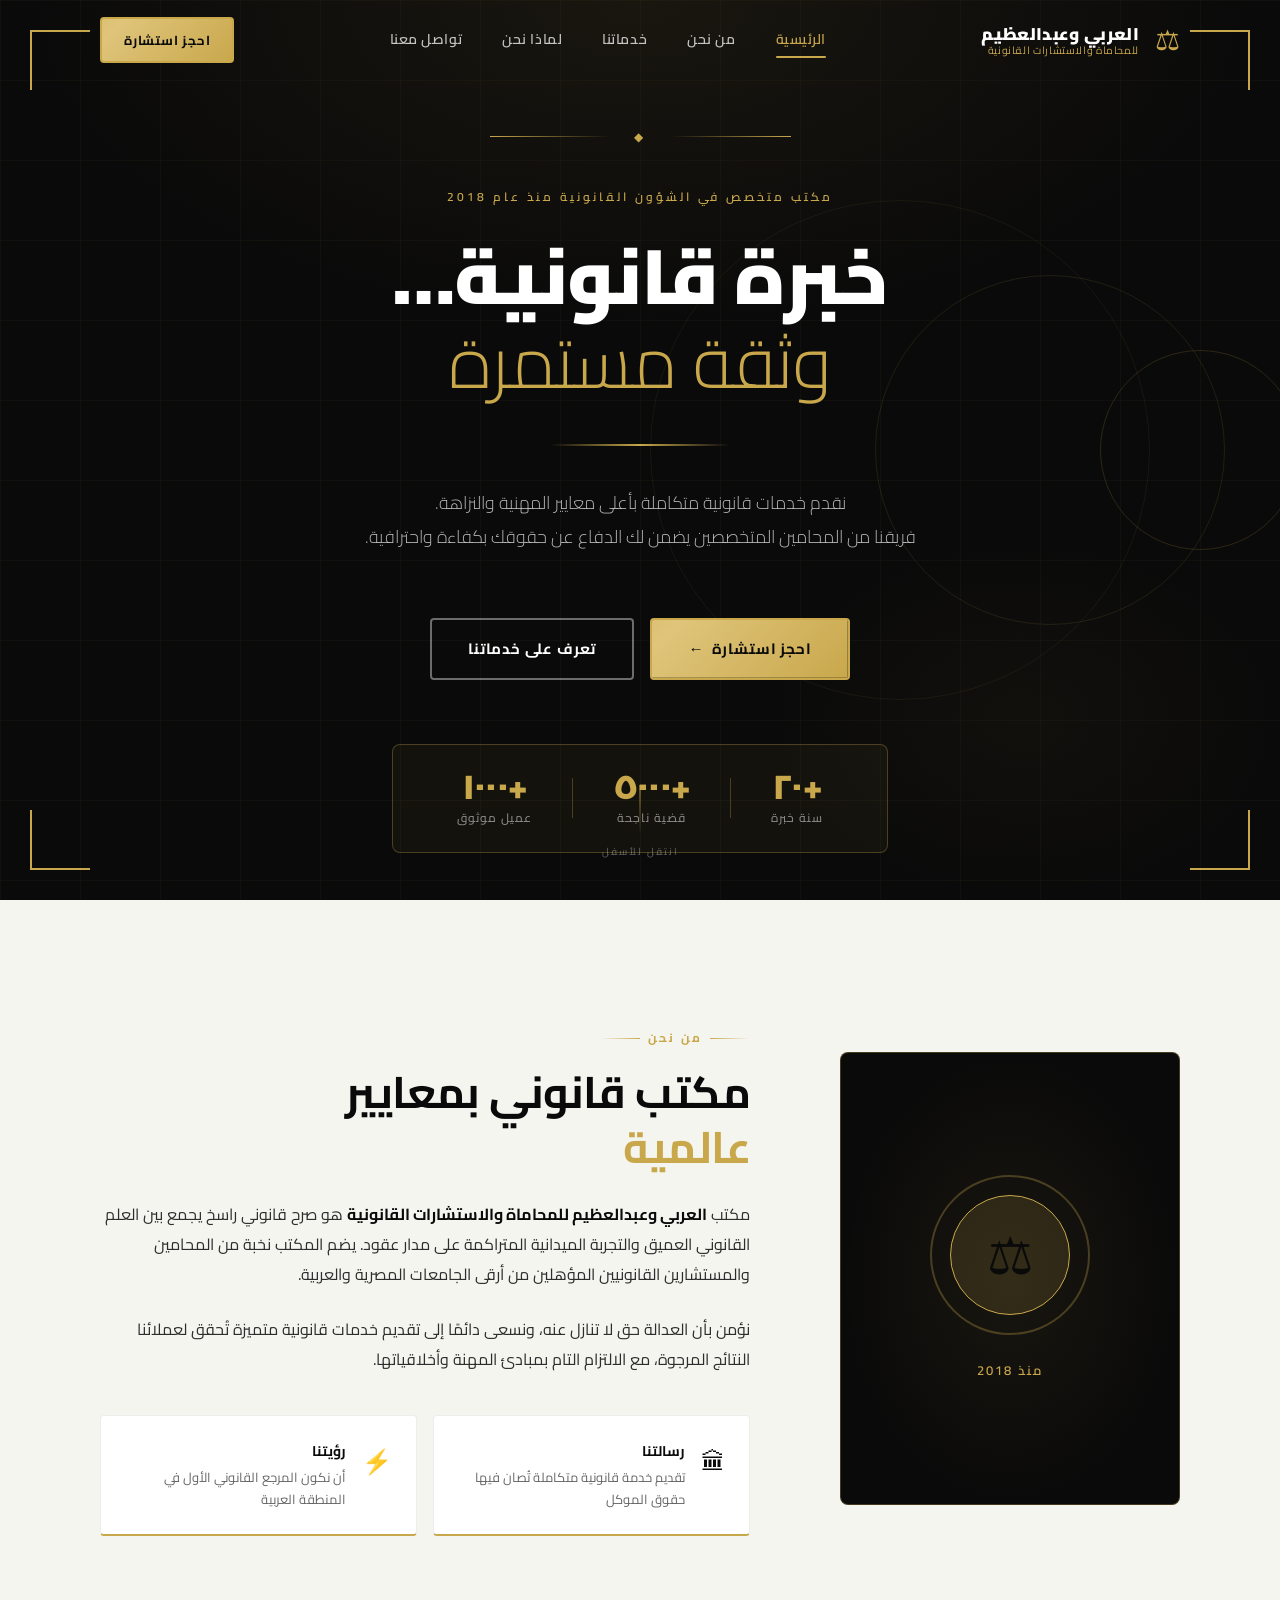
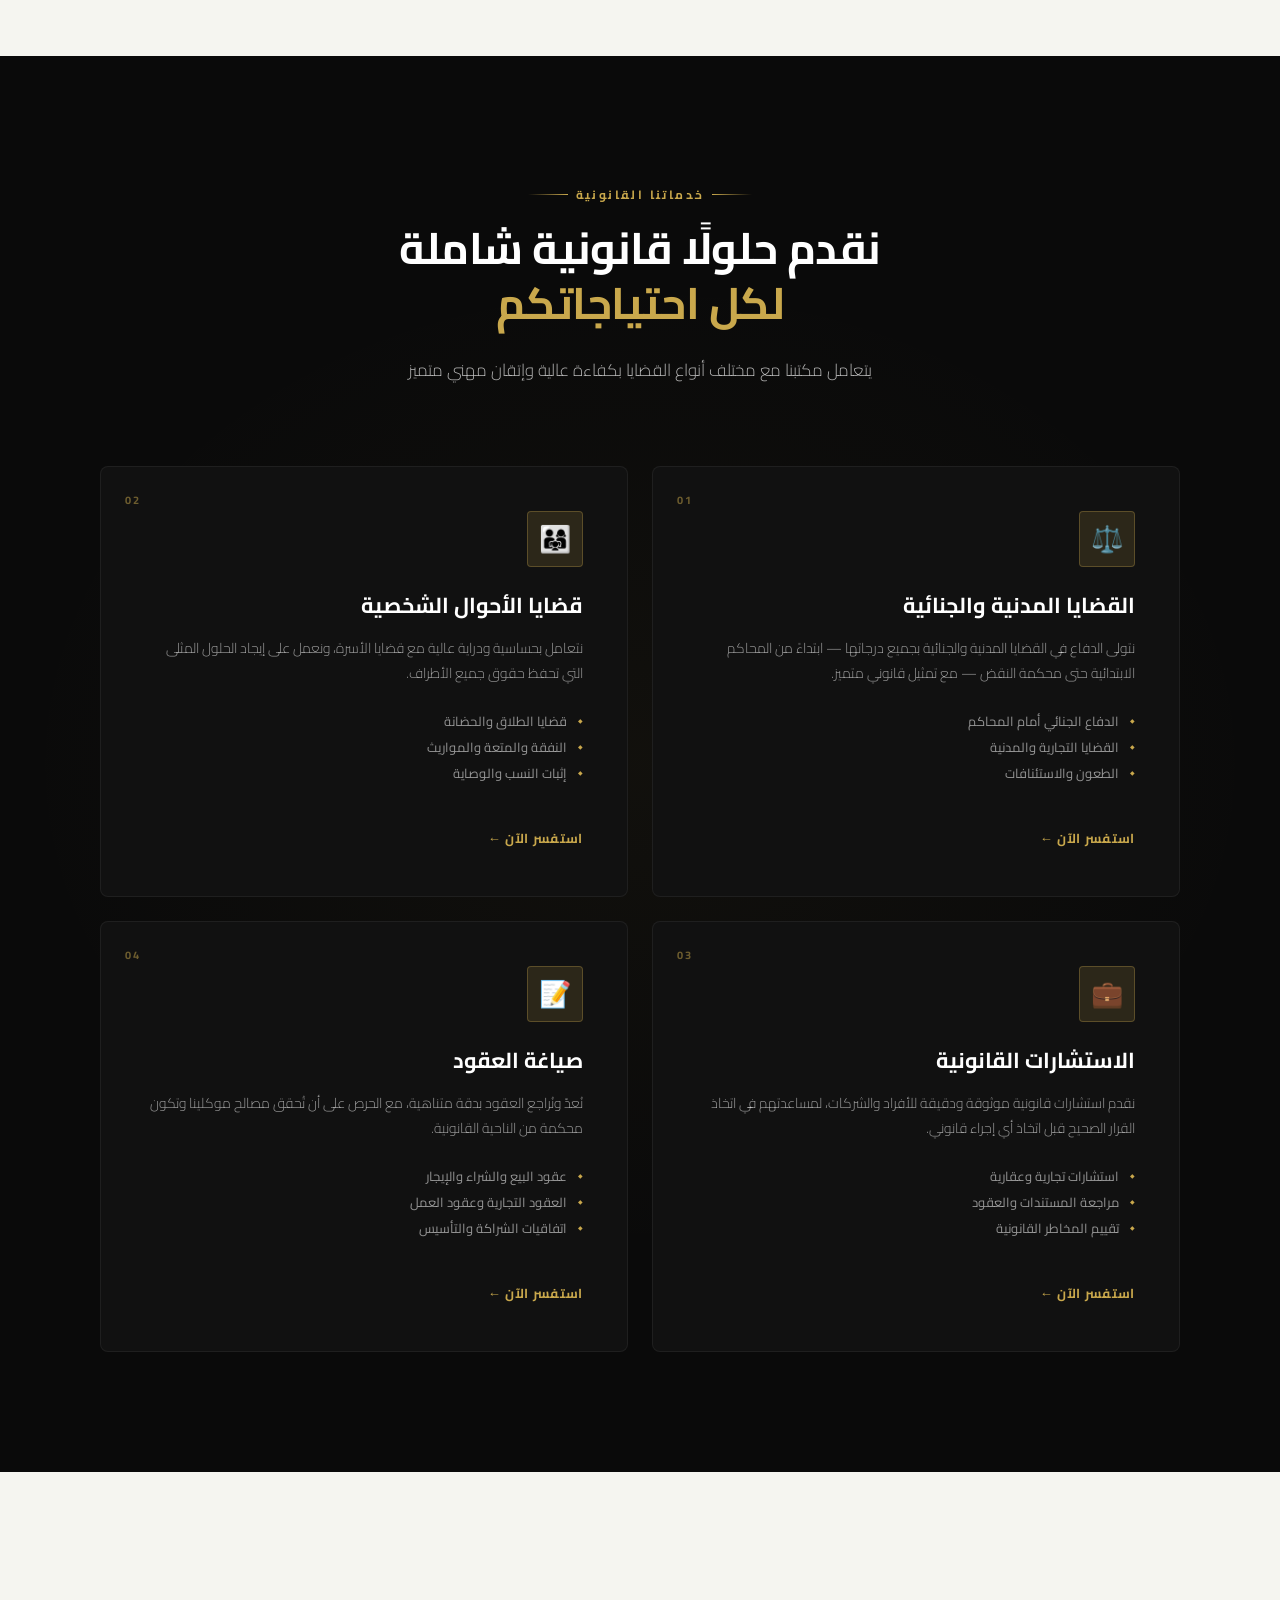
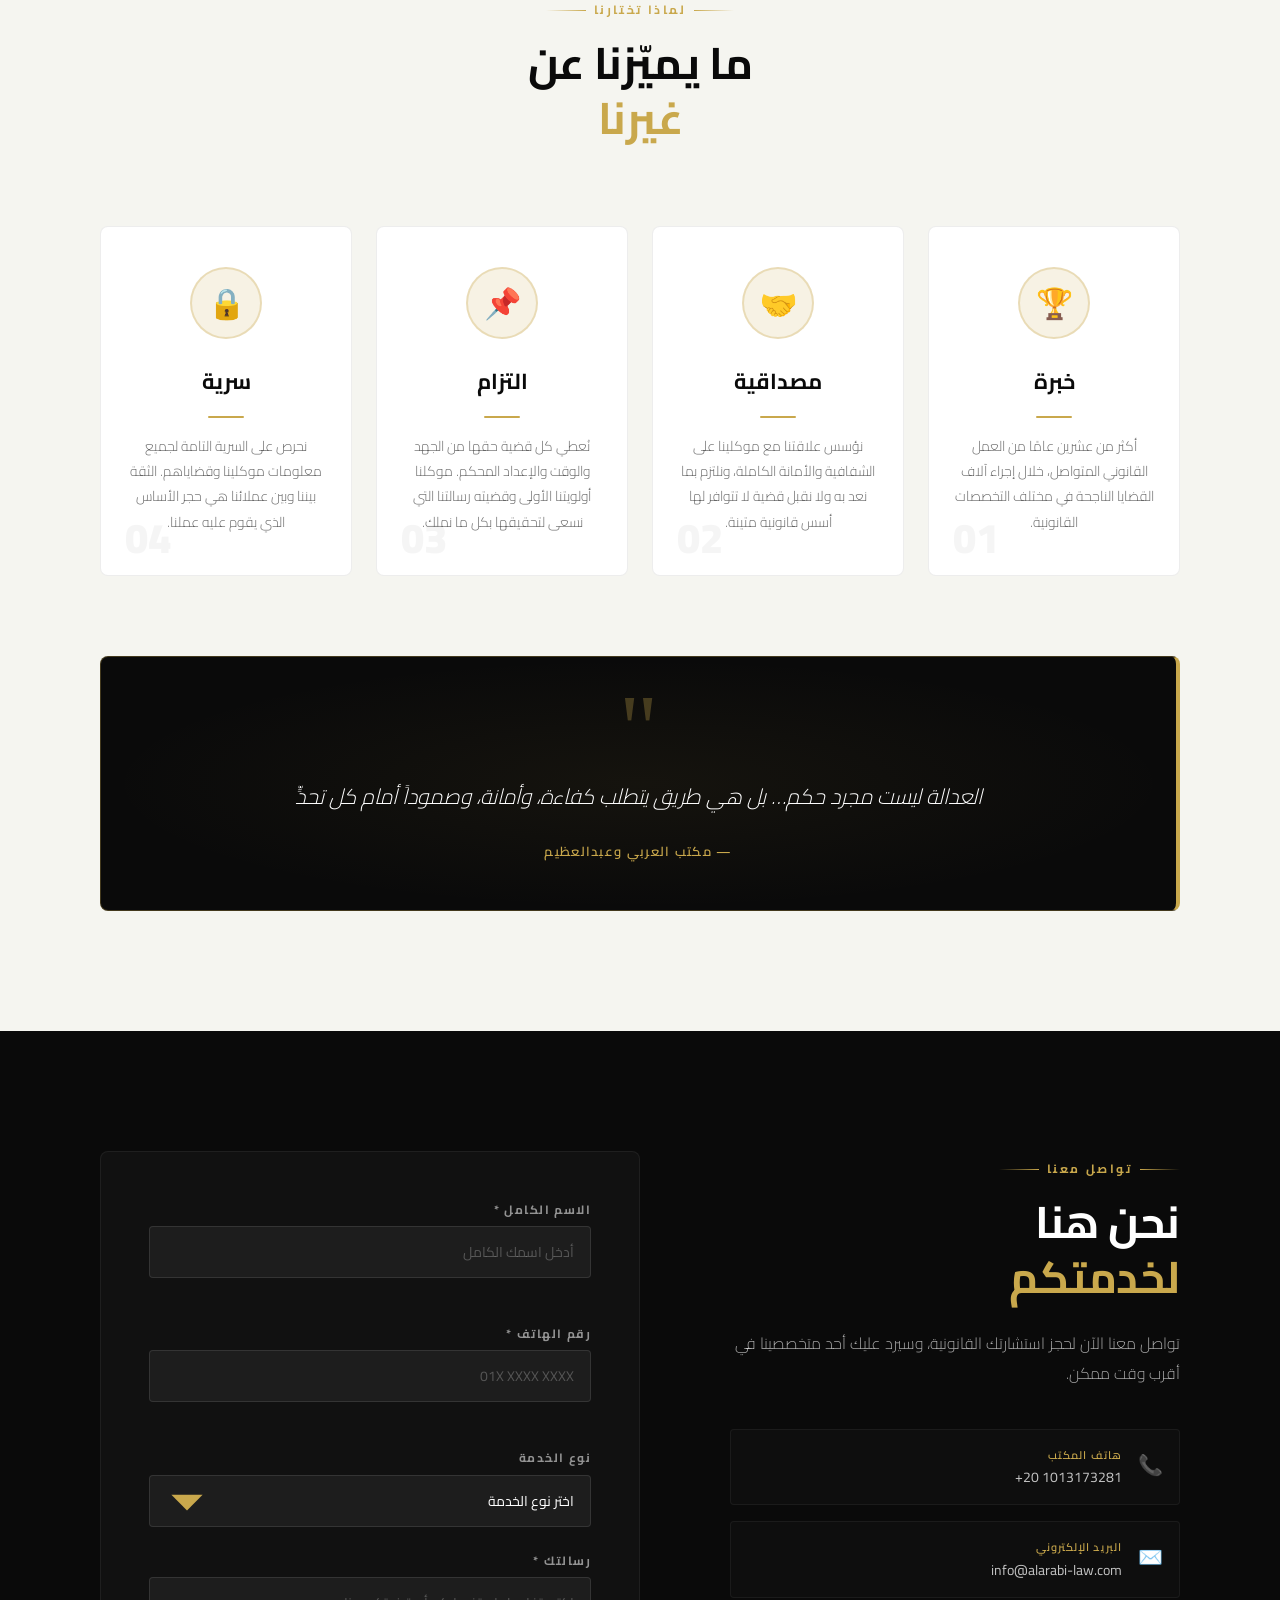
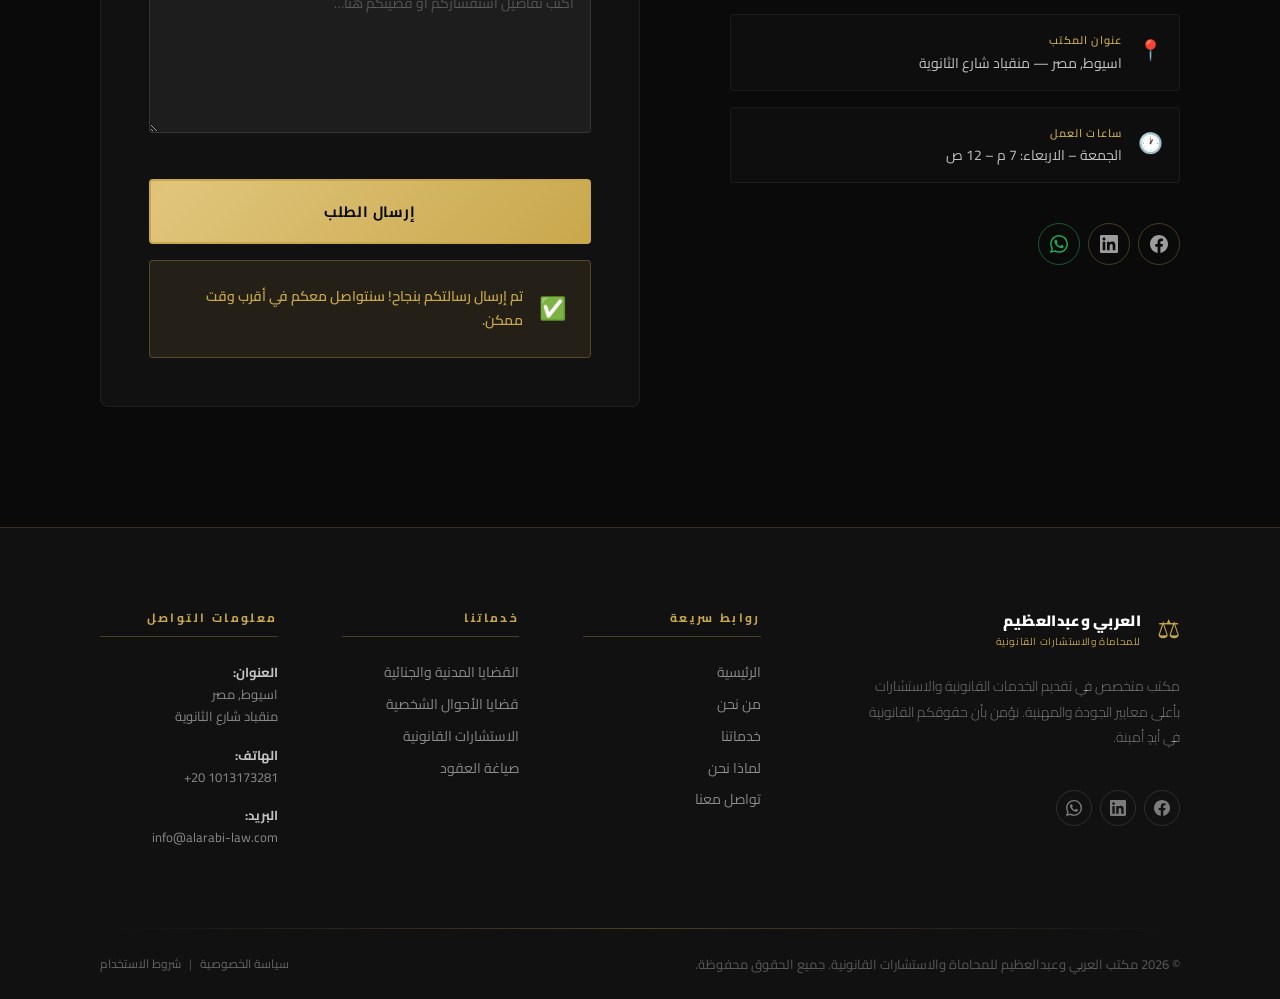
==== index.html @ 95bb3caf "first commit" ====
<!DOCTYPE html>
<html lang="ar" dir="rtl">
<head>
  <meta charset="UTF-8" />
  <meta name="viewport" content="width=device-width, initial-scale=1.0" />
  <meta name="description" content="العربي وعبدالعظيم للمحاماة والاستشارات القانونية - خبرة قانونية وثقة مستمرة" />
  <meta name="theme-color" content="#0a0a0a" />
  <title>العربي وعبدالعظيم للمحاماة والاستشارات القانونية</title>

  <!-- Google Fonts: Cairo for Arabic -->
  <link rel="preconnect" href="https://fonts.googleapis.com" />
  <link rel="preconnect" href="https://fonts.gstatic.com" crossorigin />
  <link href="https://fonts.googleapis.com/css2?family=Cairo:wght@300;400;500;600;700;900&display=swap" rel="stylesheet" />

  <link rel="stylesheet" href="css/style.css" />
</head>
<body>

  <!-- ████████████████████████████████████████████████
       STICKY NAVBAR
  ████████████████████████████████████████████████ -->
  <header class="navbar" id="navbar">
    <div class="nav-container">

      <!-- Logo -->
      <a href="#home" class="nav-logo" aria-label="الرئيسية">
        <span class="logo-icon" aria-hidden="true">⚖</span>
        <div class="logo-text">
          <span class="logo-main">العربي وعبدالعظيم</span>
          <span class="logo-sub">للمحاماة والاستشارات القانونية</span>
        </div>
      </a>

      <!-- Desktop Navigation -->
      <nav class="nav-links" aria-label="القائمة الرئيسية">
        <a href="#home"     class="nav-link active">الرئيسية</a>
        <a href="#about"    class="nav-link">من نحن</a>
        <a href="#services" class="nav-link">خدماتنا</a>
        <a href="#why-us"   class="nav-link">لماذا نحن</a>
        <a href="#contact"  class="nav-link">تواصل معنا</a>
      </nav>

      <!-- CTA Button (desktop) -->
      <a href="#contact" class="btn btn-gold nav-cta">احجز استشارة</a>

      <!-- Hamburger (mobile) -->
      <button class="hamburger" id="hamburger" aria-label="فتح القائمة" aria-expanded="false">
        <span class="bar"></span>
        <span class="bar"></span>
        <span class="bar"></span>
      </button>
    </div>

    <!-- Mobile Menu -->
    <div class="mobile-menu" id="mobile-menu" aria-hidden="true">
      <nav aria-label="القائمة المحمولة">
        <a href="#home"     class="mobile-link">الرئيسية</a>
        <a href="#about"    class="mobile-link">من نحن</a>
        <a href="#services" class="mobile-link">خدماتنا</a>
        <a href="#why-us"   class="mobile-link">لماذا نحن</a>
        <a href="#contact"  class="mobile-link">تواصل معنا</a>
        <a href="#contact"  class="btn btn-gold mobile-cta">احجز استشارة</a>
      </nav>
    </div>
  </header>


  <!-- ████████████████████████████████████████████████
       HERO SECTION
  ████████████████████████████████████████████████ -->
  <section class="hero" id="home" aria-label="الرئيسية">

    <!-- Geometric background ornament -->
    <div class="hero-bg-ornament" aria-hidden="true">
      <div class="ornament-ring ornament-ring-1"></div>
      <div class="ornament-ring ornament-ring-2"></div>
      <div class="ornament-ring ornament-ring-3"></div>
    </div>

    <!-- Corner decorations -->
    <div class="corner corner-tl" aria-hidden="true"></div>
    <div class="corner corner-tr" aria-hidden="true"></div>
    <div class="corner corner-bl" aria-hidden="true"></div>
    <div class="corner corner-br" aria-hidden="true"></div>

    <div class="hero-content">
      <!-- Arabic divider ornament -->
      <div class="hero-ornament-line" aria-hidden="true">
        <span class="ornament-diamond">◆</span>
      </div>

      <!-- Sub-eyebrow -->
      <p class="hero-eyebrow animate-hero-1">مكتب متخصص في الشؤون القانونية منذ عام 2018</p>

      <!-- Main headline -->
      <h1 class="hero-title animate-hero-2">
        خبرة قانونية…<br/>
        <em class="title-em">وثقة مستمرة</em>
      </h1>

      <!-- Gold divider rule -->
      <div class="hero-rule animate-hero-3" aria-hidden="true"></div>

      <!-- Description -->
      <p class="hero-desc animate-hero-4">
        نقدم خدمات قانونية متكاملة بأعلى معايير المهنية والنزاهة.<br/>
        فريقنا من المحامين المتخصصين يضمن لك الدفاع عن حقوقك بكفاءة واحترافية.
      </p>

      <!-- Actions -->
      <div class="hero-actions animate-hero-5">
        <a href="#contact" class="btn btn-gold btn-lg">
          <span>احجز استشارة</span>
          <span class="btn-arrow" aria-hidden="true">←</span>
        </a>
        <a href="#services" class="btn btn-outline-white btn-lg">تعرف على خدماتنا</a>
      </div>

      <!-- Stats strip -->
      <div class="hero-stats animate-hero-6">
        <div class="stat">
          <span class="stat-num">+٢٠</span>
          <span class="stat-label">سنة خبرة</span>
        </div>
        <div class="stat-divider" aria-hidden="true"></div>
        <div class="stat">
          <span class="stat-num">+٥٠٠٠</span>
          <span class="stat-label">قضية ناجحة</span>
        </div>
        <div class="stat-divider" aria-hidden="true"></div>
        <div class="stat">
          <span class="stat-num">+١٠٠٠</span>
          <span class="stat-label">عميل موثوق</span>
        </div>
      </div>
    </div>

    <!-- Scroll indicator -->
    <div class="hero-scroll" aria-hidden="true">
      <div class="scroll-line"></div>
      <span class="scroll-text">انتقل للأسفل</span>
    </div>
  </section>


  <!-- ████████████████████████████████████████████████
       ABOUT SECTION
  ████████████████████████████████████████████████ -->
  <section class="about section-pad" id="about" aria-label="من نحن">
    <div class="container">

      <div class="about-grid">

        <!-- Left: Decorative visual panel -->
        <div class="about-visual fade-in">
          <div class="about-img-wrap">
            <!-- Elegant abstract SVG scales of justice -->
            <div class="about-emblem" aria-hidden="true">
              <div class="emblem-outer">
                <div class="emblem-inner">
                  <span class="emblem-icon">⚖</span>
                </div>
              </div>
              <div class="emblem-year">منذ 2018</div>
            </div>
            <!-- Decorative lines -->
            <div class="about-deco-line deco-line-top"></div>
            <div class="about-deco-line deco-line-bottom"></div>
          </div>
        </div>

        <!-- Right: Text content -->
        <div class="about-content">
          <div class="section-tag fade-in">من نحن</div>
          <h2 class="section-title fade-in">
            مكتب قانوني بمعايير<br/>
            <span class="gold-text">عالمية</span>
          </h2>

          <p class="about-text fade-in">
            مكتب <strong>العربي وعبدالعظيم للمحاماة والاستشارات القانونية</strong> هو صرح قانوني
            راسخ يجمع بين العلم القانوني العميق والتجربة الميدانية المتراكمة على مدار عقود.
            يضم المكتب نخبة من المحامين والمستشارين القانونيين المؤهلين من أرقى الجامعات
            المصرية والعربية.
          </p>

          <p class="about-text fade-in">
            نؤمن بأن العدالة حق لا تنازل عنه، ونسعى دائمًا إلى تقديم خدمات قانونية
            متميزة تُحقق لعملائنا النتائج المرجوة، مع الالتزام التام بمبادئ المهنة
            وأخلاقياتها.
          </p>

          <!-- Mission & Values cards -->
          <div class="values-grid">
            <div class="value-card fade-in">
              <span class="value-icon" aria-hidden="true">🏛</span>
              <div>
                <strong class="value-title">رسالتنا</strong>
                <p class="value-text">تقديم خدمة قانونية متكاملة تُصان فيها حقوق الموكل</p>
              </div>
            </div>
            <div class="value-card fade-in">
              <span class="value-icon" aria-hidden="true">⚡</span>
              <div>
                <strong class="value-title">رؤيتنا</strong>
                <p class="value-text">أن نكون المرجع القانوني الأول في المنطقة العربية</p>
              </div>
            </div>
          </div>
        </div>
      </div>
    </div>
  </section>


  <!-- ████████████████████████████████████████████████
       SERVICES SECTION
  ████████████████████████████████████████████████ -->
  <section class="services section-pad bg-dark" id="services" aria-label="خدماتنا">
    <div class="container">

      <!-- Header -->
      <div class="section-header text-center fade-in">
        <div class="section-tag tag-gold">خدماتنا القانونية</div>
        <h2 class="section-title light">
          نقدم حلولًا قانونية شاملة<br/>
          <span class="gold-text">لكل احتياجاتكم</span>
        </h2>
        <p class="section-desc light">
          يتعامل مكتبنا مع مختلف أنواع القضايا بكفاءة عالية وإتقان مهني متميز
        </p>
      </div>

      <!-- Services Grid -->
      <div class="services-grid">

        <!-- Service 1 -->
        <article class="service-card fade-in" style="--delay: 0ms">
          <div class="service-icon-wrap" aria-hidden="true">
            <span class="service-icon">⚖️</span>
          </div>
          <div class="service-num" aria-hidden="true">01</div>
          <h3 class="service-title">القضايا المدنية والجنائية</h3>
          <p class="service-desc">
            نتولى الدفاع في القضايا المدنية والجنائية بجميع درجاتها — ابتداءً
            من المحاكم الابتدائية حتى محكمة النقض — مع تمثيل قانوني متميز.
          </p>
          <ul class="service-features">
            <li>الدفاع الجنائي أمام المحاكم</li>
            <li>القضايا التجارية والمدنية</li>
            <li>الطعون والاستئنافات</li>
          </ul>
          <a href="#contact" class="service-cta">استفسر الآن ←</a>
        </article>

        <!-- Service 2 -->
        <article class="service-card fade-in" style="--delay: 120ms">
          <div class="service-icon-wrap" aria-hidden="true">
            <span class="service-icon">👨‍👩‍👧</span>
          </div>
          <div class="service-num" aria-hidden="true">02</div>
          <h3 class="service-title">قضايا الأحوال الشخصية</h3>
          <p class="service-desc">
            نتعامل بحساسية ودراية عالية مع قضايا الأسرة، ونعمل على إيجاد
            الحلول المثلى التي تحفظ حقوق جميع الأطراف.
          </p>
          <ul class="service-features">
            <li>قضايا الطلاق والحضانة</li>
            <li>النفقة والمتعة والمواريث</li>
            <li>إثبات النسب والوصاية</li>
          </ul>
          <a href="#contact" class="service-cta">استفسر الآن ←</a>
        </article>

        <!-- Service 3 -->
        <article class="service-card fade-in" style="--delay: 240ms">
          <div class="service-icon-wrap" aria-hidden="true">
            <span class="service-icon">💼</span>
          </div>
          <div class="service-num" aria-hidden="true">03</div>
          <h3 class="service-title">الاستشارات القانونية</h3>
          <p class="service-desc">
            نقدم استشارات قانونية موثوقة ودقيقة للأفراد والشركات، لمساعدتهم
            في اتخاذ القرار الصحيح قبل اتخاذ أي إجراء قانوني.
          </p>
          <ul class="service-features">
            <li>استشارات تجارية وعقارية</li>
            <li>مراجعة المستندات والعقود</li>
            <li>تقييم المخاطر القانونية</li>
          </ul>
          <a href="#contact" class="service-cta">استفسر الآن ←</a>
        </article>

        <!-- Service 4 -->
        <article class="service-card fade-in" style="--delay: 360ms">
          <div class="service-icon-wrap" aria-hidden="true">
            <span class="service-icon">📝</span>
          </div>
          <div class="service-num" aria-hidden="true">04</div>
          <h3 class="service-title">صياغة العقود</h3>
          <p class="service-desc">
            نُعدّ ونُراجع العقود بدقة متناهية، مع الحرص على أن تُحقق مصالح
            موكلينا وتكون محكمة من الناحية القانونية.
          </p>
          <ul class="service-features">
            <li>عقود البيع والشراء والإيجار</li>
            <li>العقود التجارية وعقود العمل</li>
            <li>اتفاقيات الشراكة والتأسيس</li>
          </ul>
          <a href="#contact" class="service-cta">استفسر الآن ←</a>
        </article>

      </div>
    </div>
  </section>


  <!-- ████████████████████████████████████████████████
       WHY CHOOSE US SECTION
  ████████████████████████████████████████████████ -->
  <section class="why-us section-pad" id="why-us" aria-label="لماذا تختارنا">
    <div class="container">

      <!-- Header -->
      <div class="section-header text-center fade-in">
        <div class="section-tag">لماذا تختارنا</div>
        <h2 class="section-title">
          ما يميّزنا عن<br/>
          <span class="gold-text">غيرنا</span>
        </h2>
      </div>

      <!-- Pillars Grid -->
      <div class="pillars-grid">

        <div class="pillar-card fade-in" style="--delay: 0ms">
          <div class="pillar-icon-ring" aria-hidden="true">
            <span class="pillar-icon">🏆</span>
          </div>
          <h3 class="pillar-title">خبرة</h3>
          <div class="pillar-line" aria-hidden="true"></div>
          <p class="pillar-desc">
            أكثر من عشرين عامًا من العمل القانوني المتواصل، خلال إجراء آلاف القضايا
            الناجحة في مختلف التخصصات القانونية.
          </p>
          <span class="pillar-num" aria-hidden="true">01</span>
        </div>

        <div class="pillar-card fade-in" style="--delay: 100ms">
          <div class="pillar-icon-ring" aria-hidden="true">
            <span class="pillar-icon">🤝</span>
          </div>
          <h3 class="pillar-title">مصداقية</h3>
          <div class="pillar-line" aria-hidden="true"></div>
          <p class="pillar-desc">
            نؤسس علاقتنا مع موكلينا على الشفافية والأمانة الكاملة، ونلتزم بما نعد به
            ولا نقبل قضية لا تتوافر لها أسس قانونية متينة.
          </p>
          <span class="pillar-num" aria-hidden="true">02</span>
        </div>

        <div class="pillar-card fade-in" style="--delay: 200ms">
          <div class="pillar-icon-ring" aria-hidden="true">
            <span class="pillar-icon">📌</span>
          </div>
          <h3 class="pillar-title">التزام</h3>
          <div class="pillar-line" aria-hidden="true"></div>
          <p class="pillar-desc">
            نُعطي كل قضية حقها من الجهد والوقت والإعداد المحكم. موكلنا أولويتنا
            الأولى وقضيته رسالتنا التي نسعى لتحقيقها بكل ما نملك.
          </p>
          <span class="pillar-num" aria-hidden="true">03</span>
        </div>

        <div class="pillar-card fade-in" style="--delay: 300ms">
          <div class="pillar-icon-ring" aria-hidden="true">
            <span class="pillar-icon">🔒</span>
          </div>
          <h3 class="pillar-title">سرية</h3>
          <div class="pillar-line" aria-hidden="true"></div>
          <p class="pillar-desc">
            نحرص على السرية التامة لجميع معلومات موكلينا وقضاياهم. الثقة بيننا وبين
            عملائنا هي حجر الأساس الذي يقوم عليه عملنا.
          </p>
          <span class="pillar-num" aria-hidden="true">04</span>
        </div>

      </div>

      <!-- Gold quote banner -->
      <blockquote class="quote-banner fade-in">
        <div class="quote-mark" aria-hidden="true">"</div>
        <p class="quote-text">
          العدالة ليست مجرد حكم… بل هي طريق يتطلب كفاءة، وأمانة، وصموداً أمام كل تحدٍّ
        </p>
        <cite class="quote-author">— مكتب العربي وعبدالعظيم</cite>
      </blockquote>

    </div>
  </section>


  <!-- ████████████████████████████████████████████████
       CONTACT SECTION
  ████████████████████████████████████████████████ -->
  <section class="contact section-pad bg-dark" id="contact" aria-label="تواصل معنا">
    <div class="container">

      <div class="contact-grid">

        <!-- Left: Info -->
        <div class="contact-info fade-in">
          <div class="section-tag tag-gold">تواصل معنا</div>
          <h2 class="section-title light">
            نحن هنا<br/>
            <span class="gold-text">لخدمتكم</span>
          </h2>
          <p class="contact-intro">
            تواصل معنا الآن لحجز استشارتك القانونية، وسيرد عليك أحد
            متخصصينا في أقرب وقت ممكن.
          </p>

          <!-- Contact details -->
          <div class="contact-details">

            <a href="tel:+20XXXXXXXXXX" class="contact-detail-item">
              <span class="detail-icon" aria-hidden="true">📞</span>
              <div>
                <span class="detail-label">هاتف المكتب</span>
                <span class="detail-value" dir="ltr">+20 1013173281</span>
              </div>
            </a>

            <a href="mailto:info@law-firm.com" class="contact-detail-item">
              <span class="detail-icon" aria-hidden="true">✉️</span>
              <div>
                <span class="detail-label">البريد الإلكتروني</span>
                <span class="detail-value" dir="ltr">info@alarabi-law.com</span>
              </div>
            </a>

            <div class="contact-detail-item">
              <span class="detail-icon" aria-hidden="true">📍</span>
              <div>
                <span class="detail-label">عنوان المكتب</span>
                <span class="detail-value">اسيوط, مصر — منقباد شارع الثانوية</span>
              </div>
            </div>

            <div class="contact-detail-item">
              <span class="detail-icon" aria-hidden="true">🕐</span>
              <div>
                <span class="detail-label">ساعات العمل</span>
                <span class="detail-value">الجمعة – الاربعاء: 7 م – 12 ص</span>
              </div>
            </div>

          </div>

          <!-- Social links -->
          <div class="social-links">
            <a href="#" class="social-btn" aria-label="فيسبوك" title="فيسبوك">
              <svg viewBox="0 0 24 24" fill="currentColor" width="18" height="18" aria-hidden="true">
                <path d="M24 12.073c0-6.627-5.373-12-12-12s-12 5.373-12 12c0 5.99 4.388 10.954 10.125 11.854v-8.385H7.078v-3.47h3.047V9.43c0-3.007 1.792-4.669 4.533-4.669 1.312 0 2.686.235 2.686.235v2.953H15.83c-1.491 0-1.956.925-1.956 1.874v2.25h3.328l-.532 3.47h-2.796v8.385C19.612 23.027 24 18.062 24 12.073z"/>
              </svg>
            </a>
            <a href="#" class="social-btn" aria-label="لينكد إن" title="لينكد إن">
              <svg viewBox="0 0 24 24" fill="currentColor" width="18" height="18" aria-hidden="true">
                <path d="M20.447 20.452h-3.554v-5.569c0-1.328-.027-3.037-1.852-3.037-1.853 0-2.136 1.445-2.136 2.939v5.667H9.351V9h3.414v1.561h.046c.477-.9 1.637-1.85 3.37-1.85 3.601 0 4.267 2.37 4.267 5.455v6.286zM5.337 7.433c-1.144 0-2.063-.926-2.063-2.065 0-1.138.92-2.063 2.063-2.063 1.14 0 2.064.925 2.064 2.063 0 1.139-.925 2.065-2.064 2.065zm1.782 13.019H3.555V9h3.564v11.452zM22.225 0H1.771C.792 0 0 .774 0 1.729v20.542C0 23.227.792 24 1.771 24h20.451C23.2 24 24 23.227 24 22.271V1.729C24 .774 23.2 0 22.222 0h.003z"/>
              </svg>
            </a>
            <a href="https://wa.me/20XXXXXXXXXX?text=مرحبًا،%20أريد%20الاستفسار%20عن%20خدماتكم%20القانونية"
               class="social-btn social-wa" aria-label="واتساب" title="واتساب" target="_blank" rel="noopener noreferrer">
              <svg viewBox="0 0 24 24" fill="currentColor" width="18" height="18" aria-hidden="true">
                <path d="M17.472 14.382c-.297-.149-1.758-.867-2.03-.967-.273-.099-.471-.148-.67.15-.197.297-.767.966-.94 1.164-.173.199-.347.223-.644.075-.297-.15-1.255-.463-2.39-1.475-.883-.788-1.48-1.761-1.653-2.059-.173-.297-.018-.458.13-.606.134-.133.298-.347.446-.52.149-.174.198-.298.298-.497.099-.198.05-.371-.025-.52-.075-.149-.669-1.612-.916-2.207-.242-.579-.487-.5-.669-.51-.173-.008-.371-.01-.57-.01-.198 0-.52.074-.792.372-.272.297-1.04 1.016-1.04 2.479 0 1.462 1.065 2.875 1.213 3.074.149.198 2.096 3.2 5.077 4.487.709.306 1.262.489 1.694.625.712.227 1.36.195 1.871.118.571-.085 1.758-.719 2.006-1.413.248-.694.248-1.289.173-1.413-.074-.124-.272-.198-.57-.347m-5.421 7.403h-.004a9.87 9.87 0 01-5.031-1.378l-.361-.214-3.741.982.998-3.648-.235-.374a9.86 9.86 0 01-1.51-5.26c.001-5.45 4.436-9.884 9.888-9.884 2.64 0 5.122 1.03 6.988 2.898a9.825 9.825 0 012.893 6.994c-.003 5.45-4.437 9.884-9.885 9.884m8.413-18.297A11.815 11.815 0 0012.05 0C5.495 0 .16 5.335.157 11.892c0 2.096.547 4.142 1.588 5.945L.057 24l6.305-1.654a11.882 11.882 0 005.683 1.448h.005c6.554 0 11.89-5.335 11.893-11.893a11.821 11.821 0 00-3.48-8.413Z"/>
              </svg>
            </a>
          </div>
        </div>

        <!-- Right: Form -->
        <div class="contact-form-wrap fade-in">
          <form class="contact-form" id="contact-form" novalidate aria-label="نموذج التواصل">

            <div class="form-group">
              <label class="form-label" for="name">الاسم الكامل *</label>
              <input
                type="text" id="name" name="name"
                class="form-input"
                placeholder="أدخل اسمك الكامل"
                autocomplete="name"
                required
              />
              <span class="form-error" id="name-error" role="alert" aria-live="polite"></span>
            </div>

            <div class="form-group">
              <label class="form-label" for="phone">رقم الهاتف *</label>
              <input
                type="tel" id="phone" name="phone"
                class="form-input"
                placeholder="01X XXXX XXXX"
                autocomplete="tel"
                dir="ltr"
                required
              />
              <span class="form-error" id="phone-error" role="alert" aria-live="polite"></span>
            </div>

            <div class="form-group">
              <label class="form-label" for="service">نوع الخدمة</label>
              <select id="service" name="service" class="form-input form-select">
                <option value="">اختر نوع الخدمة</option>
                <option value="civil">القضايا المدنية والجنائية</option>
                <option value="family">قضايا الأحوال الشخصية</option>
                <option value="consult">الاستشارات القانونية</option>
                <option value="contracts">صياغة العقود</option>
                <option value="other">أخرى</option>
              </select>
            </div>

            <div class="form-group">
              <label class="form-label" for="message">رسالتك *</label>
              <textarea
                id="message" name="message"
                class="form-input form-textarea"
                placeholder="اكتب تفاصيل استفساركم أو قضيتكم هنا…"
                rows="5"
                required
              ></textarea>
              <span class="form-error" id="message-error" role="alert" aria-live="polite"></span>
            </div>

            <button type="submit" class="btn btn-gold btn-lg btn-full" id="submit-btn">
              <span class="btn-text">إرسال الطلب</span>
              <span class="btn-loading" aria-hidden="true">جارٍ الإرسال…</span>
            </button>

            <!-- Success message -->
            <div class="form-success" id="form-success" role="status" aria-live="polite" hidden>
              <span class="success-icon" aria-hidden="true">✅</span>
              <span>تم إرسال رسالتكم بنجاح! سنتواصل معكم في أقرب وقت ممكن.</span>
            </div>

          </form>
        </div>
      </div>
    </div>
  </section>


  <!-- ████████████████████████████████████████████████
       FOOTER
  ████████████████████████████████████████████████ -->
  <footer class="footer" role="contentinfo">
    <div class="container">

      <!-- Footer Top -->
      <div class="footer-top">
        <!-- Brand -->
        <div class="footer-brand">
          <div class="footer-logo">
            <span class="logo-icon" aria-hidden="true">⚖</span>
            <div>
              <span class="footer-logo-main">العربي وعبدالعظيم</span>
              <span class="footer-logo-sub">للمحاماة والاستشارات القانونية</span>
            </div>
          </div>
          <p class="footer-brand-desc">
            مكتب متخصص في تقديم الخدمات القانونية والاستشارات بأعلى معايير
            الجودة والمهنية. نؤمن بأن حقوقكم القانونية في أيدٍ أمينة.
          </p>
          <!-- Social -->
          <div class="footer-social">
            <a href="#" class="footer-social-link" aria-label="فيسبوك">
              <svg viewBox="0 0 24 24" fill="currentColor" width="16" height="16" aria-hidden="true"><path d="M24 12.073c0-6.627-5.373-12-12-12s-12 5.373-12 12c0 5.99 4.388 10.954 10.125 11.854v-8.385H7.078v-3.47h3.047V9.43c0-3.007 1.792-4.669 4.533-4.669 1.312 0 2.686.235 2.686.235v2.953H15.83c-1.491 0-1.956.925-1.956 1.874v2.25h3.328l-.532 3.47h-2.796v8.385C19.612 23.027 24 18.062 24 12.073z"/></svg>
            </a>
            <a href="#" class="footer-social-link" aria-label="لينكد إن">
              <svg viewBox="0 0 24 24" fill="currentColor" width="16" height="16" aria-hidden="true"><path d="M20.447 20.452h-3.554v-5.569c0-1.328-.027-3.037-1.852-3.037-1.853 0-2.136 1.445-2.136 2.939v5.667H9.351V9h3.414v1.561h.046c.477-.9 1.637-1.85 3.37-1.85 3.601 0 4.267 2.37 4.267 5.455v6.286zM5.337 7.433c-1.144 0-2.063-.926-2.063-2.065 0-1.138.92-2.063 2.063-2.063 1.14 0 2.064.925 2.064 2.063 0 1.139-.925 2.065-2.064 2.065zm1.782 13.019H3.555V9h3.564v11.452zM22.225 0H1.771C.792 0 0 .774 0 1.729v20.542C0 23.227.792 24 1.771 24h20.451C23.2 24 24 23.227 24 22.271V1.729C24 .774 23.2 0 22.222 0h.003z"/></svg>
            </a>
            <a href="https://wa.me/20XXXXXXXXXX" class="footer-social-link" aria-label="واتساب" target="_blank" rel="noopener noreferrer">
              <svg viewBox="0 0 24 24" fill="currentColor" width="16" height="16" aria-hidden="true"><path d="M17.472 14.382c-.297-.149-1.758-.867-2.03-.967-.273-.099-.471-.148-.67.15-.197.297-.767.966-.94 1.164-.173.199-.347.223-.644.075-.297-.15-1.255-.463-2.39-1.475-.883-.788-1.48-1.761-1.653-2.059-.173-.297-.018-.458.13-.606.134-.133.298-.347.446-.52.149-.174.198-.298.298-.497.099-.198.05-.371-.025-.52-.075-.149-.669-1.612-.916-2.207-.242-.579-.487-.5-.669-.51-.173-.008-.371-.01-.57-.01-.198 0-.52.074-.792.372-.272.297-1.04 1.016-1.04 2.479 0 1.462 1.065 2.875 1.213 3.074.149.198 2.096 3.2 5.077 4.487.709.306 1.262.489 1.694.625.712.227 1.36.195 1.871.118.571-.085 1.758-.719 2.006-1.413.248-.694.248-1.289.173-1.413-.074-.124-.272-.198-.57-.347m-5.421 7.403h-.004a9.87 9.87 0 01-5.031-1.378l-.361-.214-3.741.982.998-3.648-.235-.374a9.86 9.86 0 01-1.51-5.26c.001-5.45 4.436-9.884 9.888-9.884 2.64 0 5.122 1.03 6.988 2.898a9.825 9.825 0 012.893 6.994c-.003 5.45-4.437 9.884-9.885 9.884m8.413-18.297A11.815 11.815 0 0012.05 0C5.495 0 .16 5.335.157 11.892c0 2.096.547 4.142 1.588 5.945L.057 24l6.305-1.654a11.882 11.882 0 005.683 1.448h.005c6.554 0 11.89-5.335 11.893-11.893a11.821 11.821 0 00-3.48-8.413Z"/></svg>
            </a>
          </div>
        </div>

        <!-- Quick Links -->
        <div class="footer-col">
          <h3 class="footer-col-title">روابط سريعة</h3>
          <ul class="footer-links">
            <li><a href="#home"     class="footer-link">الرئيسية</a></li>
            <li><a href="#about"    class="footer-link">من نحن</a></li>
            <li><a href="#services" class="footer-link">خدماتنا</a></li>
            <li><a href="#why-us"   class="footer-link">لماذا نحن</a></li>
            <li><a href="#contact"  class="footer-link">تواصل معنا</a></li>
          </ul>
        </div>

        <!-- Services List -->
        <div class="footer-col">
          <h3 class="footer-col-title">خدماتنا</h3>
          <ul class="footer-links">
            <li><a href="#services" class="footer-link">القضايا المدنية والجنائية</a></li>
            <li><a href="#services" class="footer-link">قضايا الأحوال الشخصية</a></li>
            <li><a href="#services" class="footer-link">الاستشارات القانونية</a></li>
            <li><a href="#services" class="footer-link">صياغة العقود</a></li>
          </ul>
        </div>

        <!-- Contact Info -->
        <div class="footer-col">
          <h3 class="footer-col-title">معلومات التواصل</h3>
          <address class="footer-address">
            <p>
              <strong>العنوان:</strong><br/>
              اسيوط, مصر<br/>
              منقباد شارع الثانوية
            </p>
            <p>
              <strong>الهاتف:</strong><br/>
              <a href="tel:+201013173281" dir="ltr">+20 1013173281</a>
            </p>
            <p>
              <strong>البريد:</strong><br/>
              <a href="mailto:info@alarabi-law.com">info@alarabi-law.com</a>
            </p>
          </address>
        </div>
      </div>

      <!-- Footer Bottom -->
      <div class="footer-bottom">
        <div class="footer-gold-rule" aria-hidden="true"></div>
        <div class="footer-bottom-content">
          <p class="footer-copy">
            © <span id="current-year">2026</span>
            مكتب العربي وعبدالعظيم للمحاماة والاستشارات القانونية.
            جميع الحقوق محفوظة.
          </p>
          <div class="footer-bottom-links">
            <a href="#" class="footer-bottom-link">سياسة الخصوصية</a>
            <span aria-hidden="true">|</span>
            <a href="#" class="footer-bottom-link">شروط الاستخدام</a>
          </div>
        </div>
      </div>

    </div>
  </footer>


  <!-- ████████████████████████████████████████████████
       FLOATING WHATSAPP BUTTON
  ████████████████████████████████████████████████ -->
  <a
    href="https://wa.me/20XXXXXXXXXX?text=مرحبًا،%20أريد%20الاستفسار%20عن%20خدماتكم%20القانونية"
    class="whatsapp-float"
    id="whatsapp-btn"
    target="_blank"
    rel="noopener noreferrer"
    aria-label="تواصل معنا على واتساب"
    title="تواصل معنا على واتساب"
  >
    <svg viewBox="0 0 24 24" fill="currentColor" class="wa-icon" aria-hidden="true">
      <path d="M17.472 14.382c-.297-.149-1.758-.867-2.03-.967-.273-.099-.471-.148-.67.15-.197.297-.767.966-.94 1.164-.173.199-.347.223-.644.075-.297-.15-1.255-.463-2.39-1.475-.883-.788-1.48-1.761-1.653-2.059-.173-.297-.018-.458.13-.606.134-.133.298-.347.446-.52.149-.174.198-.298.298-.497.099-.198.05-.371-.025-.52-.075-.149-.669-1.612-.916-2.207-.242-.579-.487-.5-.669-.51-.173-.008-.371-.01-.57-.01-.198 0-.52.074-.792.372-.272.297-1.04 1.016-1.04 2.479 0 1.462 1.065 2.875 1.213 3.074.149.198 2.096 3.2 5.077 4.487.709.306 1.262.489 1.694.625.712.227 1.36.195 1.871.118.571-.085 1.758-.719 2.006-1.413.248-.694.248-1.289.173-1.413-.074-.124-.272-.198-.57-.347m-5.421 7.403h-.004a9.87 9.87 0 01-5.031-1.378l-.361-.214-3.741.982.998-3.648-.235-.374a9.86 9.86 0 01-1.51-5.26c.001-5.45 4.436-9.884 9.888-9.884 2.64 0 5.122 1.03 6.988 2.898a9.825 9.825 0 012.893 6.994c-.003 5.45-4.437 9.884-9.885 9.884m8.413-18.297A11.815 11.815 0 0012.05 0C5.495 0 .16 5.335.157 11.892c0 2.096.547 4.142 1.588 5.945L.057 24l6.305-1.654a11.882 11.882 0 005.683 1.448h.005c6.554 0 11.89-5.335 11.893-11.893a11.821 11.821 0 00-3.48-8.413Z"/>
    </svg>
    <span class="wa-tooltip">تواصل عبر واتساب</span>
    <span class="wa-pulse" aria-hidden="true"></span>
  </a>


  <!-- Back to Top -->
  <button class="back-to-top" id="back-to-top" aria-label="العودة إلى الأعلى" title="العودة إلى الأعلى">
    <svg viewBox="0 0 24 24" fill="none" stroke="currentColor" stroke-width="2.5" width="20" height="20" aria-hidden="true">
      <path d="M18 15l-6-6-6 6"/>
    </svg>
  </button>

  <script src="js/script.js"></script>
</body>
</html>
---- css/style.css ----
/* ================================================================
   مكتب العربي وعبدالعظيم للمحاماة والاستشارات القانونية
   style.css — Premium RTL Arabic Law Firm Website
   Design: Prestige Noir Arabique
   Colors: Obsidian Black #0a0a0a | Champagne Gold #c9a84c | White
   Font: Cairo (Arabic Google Font)
   ================================================================ */

/* ──────────────────────────────────────────
   GOOGLE FONTS
────────────────────────────────────────── */
@import url('https://fonts.googleapis.com/css2?family=Cairo:wght@300;400;500;600;700;900&display=swap');

/* ──────────────────────────────────────────
   CSS CUSTOM PROPERTIES
────────────────────────────────────────── */
:root {
  /* Primary Palette */
  --black:        #0a0a0a;
  --black-soft:   #111111;
  --black-mid:    #1a1a1a;
  --black-light:  #222222;
  --charcoal:     #2d2d2d;
  --dark-gray:    #3a3a3a;
  --mid-gray:     #666666;
  --light-gray:   #999999;
  --silver:       #cccccc;
  --off-white:    #f5f5f0;
  --white:        #ffffff;

  /* Gold Palette */
  --gold:         #c9a84c;
  --gold-light:   #dfc47a;
  --gold-dark:    #a8882e;
  --gold-dim:     rgba(201, 168, 76, 0.15);
  --gold-border:  rgba(201, 168, 76, 0.3);
  --gold-glow:    rgba(201, 168, 76, 0.25);

  /* Typography */
  --font:         'Cairo', 'Segoe UI', Tahoma, sans-serif;

  /* Spacing */
  --sp-xs:  4px;
  --sp-sm:  8px;
  --sp-md:  16px;
  --sp-lg:  24px;
  --sp-xl:  40px;
  --sp-2xl: 64px;
  --sp-3xl: 96px;

  /* Layout */
  --max-w:      1200px;
  --nav-h:      80px;
  --radius:     4px;
  --radius-md:  8px;
  --radius-lg:  12px;

  /* Transitions */
  --ease:        cubic-bezier(0.4, 0, 0.2, 1);
  --ease-spring: cubic-bezier(0.34, 1.56, 0.64, 1);
  --t-fast: 0.18s;
  --t-base: 0.3s;
  --t-slow: 0.55s;

  /* Shadows */
  --shadow-gold:  0 0 40px rgba(201, 168, 76, 0.12);
  --shadow-dark:  0 4px 30px rgba(0, 0, 0, 0.4);
  --shadow-card:  0 8px 40px rgba(0, 0, 0, 0.25);
  --shadow-hover: 0 16px 60px rgba(0, 0, 0, 0.35);
}

/* ──────────────────────────────────────────
   RESET & BASE
────────────────────────────────────────── */
*, *::before, *::after {
  box-sizing: border-box;
  margin: 0;
  padding: 0;
}

html {
  direction: rtl;
  scroll-behavior: smooth;
  font-size: 16px;
  -webkit-text-size-adjust: 100%;
}

body {
  font-family: var(--font);
  background-color: var(--off-white);
  color: var(--black);
  line-height: 1.7;
  overflow-x: hidden;
  -webkit-font-smoothing: antialiased;
  -moz-osx-font-smoothing: grayscale;
}

img, svg { display: block; max-width: 100%; }
a { color: inherit; text-decoration: none; }
ul, ol { list-style: none; }
button { font-family: inherit; cursor: pointer; border: none; background: none; }
input, select, textarea { font-family: inherit; direction: rtl; }

/* Focus ring — accessibility */
:focus-visible {
  outline: 2px solid var(--gold);
  outline-offset: 3px;
  border-radius: 3px;
}

/* Text selection */
::selection { background: var(--gold); color: var(--black); }

/* Scrollbar */
::-webkit-scrollbar       { width: 6px; }
::-webkit-scrollbar-track { background: var(--black-soft); }
::-webkit-scrollbar-thumb { background: var(--gold); border-radius: 99px; }

/* ──────────────────────────────────────────
   LAYOUT UTILITIES
────────────────────────────────────────── */
.container {
  width: 100%;
  max-width: var(--max-w);
  margin-inline: auto;
  padding-inline: clamp(20px, 5vw, 60px);
}

.section-pad {
  padding-block: clamp(72px, 10vw, 120px);
}

.bg-dark {
  background-color: var(--black);
}

.text-center { text-align: center; }
.gold-text { color: var(--gold); }

/* ──────────────────────────────────────────
   TYPOGRAPHY COMPONENTS
────────────────────────────────────────── */
.section-tag {
  display: inline-flex;
  align-items: center;
  gap: var(--sp-sm);
  font-size: 12px;
  font-weight: 700;
  letter-spacing: 0.2em;
  text-transform: uppercase;
  color: var(--gold);
  margin-bottom: var(--sp-md);
}
.section-tag::before,
.section-tag::after {
  content: '';
  flex: 1;
  height: 1px;
  background: linear-gradient(to left, var(--gold), transparent);
  width: 40px;
}
.section-tag::before {
  background: linear-gradient(to right, var(--gold), transparent);
}

/* Gold variant (for dark backgrounds, no ::before::after tweaks needed) */
.tag-gold { /* same as .section-tag */ }

.section-title {
  font-family: var(--font);
  font-size: clamp(1.8rem, 3.5vw, 2.75rem);
  font-weight: 700;
  line-height: 1.25;
  letter-spacing: -0.01em;
  color: var(--black);
  margin-bottom: var(--sp-lg);
}
.section-title.light { color: var(--white); }

.section-desc {
  font-size: 17px;
  font-weight: 300;
  color: var(--charcoal);
  max-width: 600px;
  margin-inline: auto;
  margin-bottom: var(--sp-2xl);
  line-height: 1.8;
}
.section-desc.light { color: rgba(255,255,255,0.7); }

.section-header {
  margin-bottom: clamp(48px, 7vw, 80px);
}

/* ──────────────────────────────────────────
   BUTTONS
────────────────────────────────────────── */
.btn {
  display: inline-flex;
  align-items: center;
  gap: var(--sp-sm);
  padding: 13px 28px;
  font-family: var(--font);
  font-size: 14px;
  font-weight: 700;
  letter-spacing: 0.06em;
  border-radius: var(--radius);
  border: 2px solid transparent;
  cursor: pointer;
  transition: all var(--t-base) var(--ease);
  white-space: nowrap;
  position: relative;
  overflow: hidden;
  text-align: center;
  justify-content: center;
}

/* Gold fill button */
.btn-gold {
  background: linear-gradient(135deg, var(--gold) 0%, var(--gold-light) 50%, var(--gold) 100%);
  background-size: 200% 100%;
  background-position: right center;
  color: var(--black);
  border-color: var(--gold);
}
.btn-gold:hover {
  background-position: left center;
  box-shadow: 0 6px 28px var(--gold-glow);
  transform: translateY(-2px);
}
.btn-gold:active { transform: translateY(0); }

/* Large button */
.btn-lg {
  padding: 16px 36px;
  font-size: 15px;
}

/* Full-width button */
.btn-full { width: 100%; }

/* White outline button */
.btn-outline-white {
  background: transparent;
  color: var(--white);
  border-color: rgba(255,255,255,0.4);
}
.btn-outline-white:hover {
  background: rgba(255,255,255,0.1);
  border-color: var(--white);
  transform: translateY(-2px);
}

/* Gold outline button */
.btn-outline-gold {
  background: transparent;
  color: var(--gold);
  border-color: var(--gold-border);
}
.btn-outline-gold:hover {
  background: var(--gold-dim);
  border-color: var(--gold);
  transform: translateY(-2px);
}

/* Arrow in button */
.btn-arrow {
  transition: transform var(--t-base) var(--ease);
  display: inline-block;
}
.btn-gold:hover .btn-arrow { transform: translateX(-4px); }

/* Loading state */
.btn-loading { display: none; }
.btn.is-loading .btn-text    { display: none; }
.btn.is-loading .btn-loading { display: inline; }
.btn.is-loading { opacity: 0.7; pointer-events: none; }

/* ──────────────────────────────────────────
   NAVBAR
────────────────────────────────────────── */
.navbar {
  position: fixed;
  top: 0; left: 0; right: 0;
  z-index: 1000;
  height: var(--nav-h);
  transition: background var(--t-base), box-shadow var(--t-base);
}

.navbar.transparent { background: transparent; }

.navbar.scrolled {
  background: rgba(10, 10, 10, 0.96);
  backdrop-filter: blur(20px);
  -webkit-backdrop-filter: blur(20px);
  box-shadow: 0 1px 0 rgba(201,168,76,0.2), var(--shadow-dark);
}

.nav-container {
  height: 100%;
  display: flex;
  align-items: center;
  justify-content: space-between;
  gap: var(--sp-xl);
  max-width: var(--max-w);
  margin-inline: auto;
  padding-inline: clamp(20px, 5vw, 60px);
}

/* Logo */
.nav-logo {
  display: flex;
  align-items: center;
  gap: var(--sp-md);
  text-decoration: none;
  flex-shrink: 0;
}
.logo-icon {
  font-size: 28px;
  color: var(--gold);
  line-height: 1;
  transition: transform var(--t-base) var(--ease-spring);
}
.nav-logo:hover .logo-icon { transform: rotate(12deg) scale(1.1); }
.logo-text { display: flex; flex-direction: column; line-height: 1.2; }
.logo-main {
  font-size: 17px;
  font-weight: 900;
  color: var(--white);
  letter-spacing: 0.02em;
}
.logo-sub {
  font-size: 10.5px;
  font-weight: 400;
  color: var(--gold);
  letter-spacing: 0.06em;
}

/* Nav links */
.nav-links {
  display: flex;
  align-items: center;
  gap: var(--sp-xl);
  list-style: none;
}
.nav-link {
  font-size: 14px;
  font-weight: 600;
  color: rgba(255,255,255,0.75);
  letter-spacing: 0.04em;
  position: relative;
  transition: color var(--t-fast);
  padding-block: 4px;
}
.nav-link::after {
  content: '';
  position: absolute;
  bottom: -2px;
  right: 0;
  left: 100%;
  height: 2px;
  background: var(--gold);
  border-radius: 1px;
  transition: left var(--t-base) var(--ease);
}
.nav-link:hover { color: var(--white); }
.nav-link:hover::after,
.nav-link.active::after { left: 0; }
.nav-link.active { color: var(--gold); }

/* Nav CTA */
.nav-cta {
  padding: 10px 22px;
  font-size: 13px;
}

/* Hamburger */
.hamburger {
  display: none;
  flex-direction: column;
  gap: 5px;
  padding: 6px;
  background: transparent;
  border: 1px solid var(--gold-border);
  border-radius: var(--radius);
  cursor: pointer;
}
.bar {
  display: block;
  width: 22px;
  height: 2px;
  background: var(--white);
  border-radius: 1px;
  transition: all var(--t-base) var(--ease);
  transform-origin: center;
}
.hamburger.open .bar:nth-child(1) { transform: translateY(7px) rotate(45deg); }
.hamburger.open .bar:nth-child(2) { opacity: 0; transform: scaleX(0); }
.hamburger.open .bar:nth-child(3) { transform: translateY(-7px) rotate(-45deg); }

/* Mobile Menu */
.mobile-menu {
  position: fixed;
  top: var(--nav-h);
  right: 0; left: 0;
  background: var(--black-soft);
  border-top: 1px solid var(--gold-border);
  padding: var(--sp-xl) clamp(20px, 5vw, 60px);
  display: flex; flex-direction: column;
  transform: translateX(100%);
  opacity: 0;
  transition: transform var(--t-slow) var(--ease), opacity var(--t-base);
  pointer-events: none;
  z-index: 999;
}
.mobile-menu.open {
  transform: translateX(0);
  opacity: 1;
  pointer-events: all;
}
.mobile-menu nav {
  display: flex; flex-direction: column; gap: var(--sp-sm);
}
.mobile-link {
  font-size: 16px;
  font-weight: 600;
  color: rgba(255,255,255,0.8);
  padding: var(--sp-md) 0;
  border-bottom: 1px solid rgba(255,255,255,0.06);
  transition: color var(--t-fast);
}
.mobile-link:hover { color: var(--gold); }
.mobile-cta { margin-top: var(--sp-lg); text-align: center; }

/* ──────────────────────────────────────────
   HERO SECTION
────────────────────────────────────────── */
.hero {
  position: relative;
  min-height: 100svh;
  display: flex;
  align-items: center;
  justify-content: center;
  background-color: var(--black);
  overflow: hidden;
}

/* Background gradient texture */
.hero::before {
  content: '';
  position: absolute;
  inset: 0;
  background:
    radial-gradient(ellipse 80% 60% at 50% 0%, rgba(201,168,76,0.08) 0%, transparent 60%),
    radial-gradient(ellipse 40% 40% at 80% 80%, rgba(201,168,76,0.04) 0%, transparent 50%);
  pointer-events: none;
  z-index: 0;
}

/* Subtle grid overlay */
.hero::after {
  content: '';
  position: absolute;
  inset: 0;
  background-image:
    linear-gradient(rgba(201,168,76,0.04) 1px, transparent 1px),
    linear-gradient(90deg, rgba(201,168,76,0.04) 1px, transparent 1px);
  background-size: 80px 80px;
  pointer-events: none;
  z-index: 0;
}

/* Geometric Rings */
.hero-bg-ornament {
  position: absolute;
  right: -120px;
  top: 50%;
  transform: translateY(-50%);
  z-index: 0;
  pointer-events: none;
}
.ornament-ring {
  position: absolute;
  border-radius: 50%;
  border: 1px solid;
  transform: translate(-50%, -50%);
}
.ornament-ring-1 {
  width: 500px; height: 500px;
  border-color: rgba(201,168,76,0.08);
  animation: ringRotate 30s linear infinite;
}
.ornament-ring-2 {
  width: 350px; height: 350px;
  border-color: rgba(201,168,76,0.12);
  animation: ringRotate 20s linear infinite reverse;
}
.ornament-ring-3 {
  width: 200px; height: 200px;
  border-color: rgba(201,168,76,0.18);
  animation: ringRotate 15s linear infinite;
}
@keyframes ringRotate {
  to { transform: translate(-50%, -50%) rotate(360deg); }
}

/* Corner ornaments */
.corner {
  position: absolute;
  width: 60px; height: 60px;
  z-index: 1; pointer-events: none;
}
.corner-tl { top: 30px; right: 30px; border-top: 2px solid var(--gold); border-right: 2px solid var(--gold); }
.corner-tr { top: 30px; left: 30px;  border-top: 2px solid var(--gold); border-left:  2px solid var(--gold); }
.corner-bl { bottom: 30px; right: 30px; border-bottom: 2px solid var(--gold); border-right: 2px solid var(--gold); }
.corner-br { bottom: 30px; left: 30px;  border-bottom: 2px solid var(--gold); border-left:  2px solid var(--gold); }

/* Hero Content */
.hero-content {
  position: relative;
  z-index: 2;
  text-align: center;
  max-width: 900px;
  padding-top: var(--nav-h);
  padding-inline: clamp(20px, 5vw, 40px);
}

/* Ornament line */
.hero-ornament-line {
  display: flex;
  align-items: center;
  justify-content: center;
  gap: var(--sp-lg);
  margin-bottom: var(--sp-xl);
}
.hero-ornament-line::before,
.hero-ornament-line::after {
  content: '';
  flex: 1;
  max-width: 120px;
  height: 1px;
  background: linear-gradient(to var(--dir, right), var(--gold), transparent);
}
.hero-ornament-line::before { --dir: left; }
.ornament-diamond {
  color: var(--gold);
  font-size: 12px;
  letter-spacing: 4px;
}

.hero-eyebrow {
  font-size: 12px;
  font-weight: 600;
  letter-spacing: 0.25em;
  text-transform: uppercase;
  color: var(--gold);
  margin-bottom: var(--sp-lg);
}

.hero-title {
  font-family: var(--font);
  font-size: clamp(2.4rem, 6vw, 5rem);
  font-weight: 900;
  line-height: 1.15;
  color: var(--white);
  letter-spacing: -0.01em;
  margin-bottom: var(--sp-xl);
}
.title-em {
  font-style: normal;
  color: var(--gold);
  display: block;
  font-weight: 300;
  font-size: 0.95em;
}

/* Gold divider rule */
.hero-rule {
  width: 0;
  height: 2px;
  background: linear-gradient(to left, transparent, var(--gold), transparent);
  margin: 0 auto var(--sp-xl);
  animation: ruleExpand 1.2s var(--ease) 1.1s forwards;
}
@keyframes ruleExpand { to { width: 180px; } }

.hero-desc {
  font-size: clamp(15px, 2.5vw, 18px);
  font-weight: 300;
  line-height: 1.9;
  color: rgba(255,255,255,0.72);
  max-width: 640px;
  margin: 0 auto var(--sp-2xl);
}

.hero-actions {
  display: flex;
  align-items: center;
  justify-content: center;
  flex-wrap: wrap;
  gap: var(--sp-md);
  margin-bottom: var(--sp-2xl);
}

/* Stats strip */
.hero-stats {
  display: flex;
  align-items: center;
  justify-content: center;
  flex-wrap: wrap;
  gap: var(--sp-xl);
  padding: var(--sp-lg) var(--sp-2xl);
  border: 1px solid var(--gold-border);
  background: rgba(201,168,76,0.05);
  border-radius: var(--radius-md);
  width: fit-content;
  margin-inline: auto;
}
.stat { text-align: center; }
.stat-num {
  display: block;
  font-size: clamp(1.5rem, 3vw, 2.2rem);
  font-weight: 900;
  color: var(--gold);
  line-height: 1;
  letter-spacing: -0.02em;
}
.stat-label {
  display: block;
  font-size: 12px;
  font-weight: 500;
  color: rgba(255,255,255,0.5);
  margin-top: 4px;
  letter-spacing: 0.08em;
}
.stat-divider {
  width: 1px;
  height: 40px;
  background: var(--gold-border);
}

/* Scroll indicator */
.hero-scroll {
  position: absolute;
  bottom: var(--sp-xl);
  left: 50%;
  transform: translateX(-50%);
  display: flex;
  flex-direction: column;
  align-items: center;
  gap: var(--sp-sm);
  z-index: 2;
  animation: scrollPulse 2.5s ease-in-out infinite;
}
.scroll-line {
  width: 1px;
  height: 50px;
  background: linear-gradient(var(--gold), transparent);
}
.scroll-text {
  font-size: 10px;
  letter-spacing: 0.2em;
  color: rgba(255,255,255,0.35);
  text-transform: uppercase;
}
@keyframes scrollPulse { 0%,100%{opacity:0.4;transform:translateX(-50%) translateY(0)} 50%{opacity:1;transform:translateX(-50%) translateY(8px)} }

/* Hero animations */
.animate-hero-1 { opacity:0; animation: fadeUp 0.7s var(--ease) 0.3s  forwards; }
.animate-hero-2 { opacity:0; animation: fadeUp 0.7s var(--ease) 0.55s forwards; }
.animate-hero-3 { /* handled by ruleExpand */ }
.animate-hero-4 { opacity:0; animation: fadeUp 0.7s var(--ease) 0.8s  forwards; }
.animate-hero-5 { opacity:0; animation: fadeUp 0.7s var(--ease) 1.0s  forwards; }
.animate-hero-6 { opacity:0; animation: fadeUp 0.7s var(--ease) 1.2s  forwards; }

@keyframes fadeUp {
  from { opacity: 0; transform: translateY(28px); }
  to   { opacity: 1; transform: translateY(0); }
}

/* ──────────────────────────────────────────
   ABOUT SECTION
────────────────────────────────────────── */
.about { background-color: var(--off-white); }

.about-grid {
  display: grid;
  grid-template-columns: 340px 1fr;
  gap: clamp(40px, 7vw, 96px);
  align-items: center;
}

/* Visual panel */
.about-visual { position: relative; }

.about-img-wrap {
  position: relative;
  background: var(--black);
  border: 1px solid var(--gold-border);
  border-radius: var(--radius-md);
  aspect-ratio: 3/4;
  display: flex;
  align-items: center;
  justify-content: center;
  overflow: hidden;
}
.about-img-wrap::before {
  content: '';
  position: absolute;
  inset: 0;
  background: radial-gradient(ellipse at center, rgba(201,168,76,0.08) 0%, transparent 70%);
}

.about-emblem {
  position: relative;
  z-index: 1;
  text-align: center;
  display: flex;
  flex-direction: column;
  align-items: center;
  gap: var(--sp-lg);
}
.emblem-outer {
  width: 160px; height: 160px;
  border-radius: 50%;
  border: 2px solid var(--gold-border);
  display: flex; align-items: center; justify-content: center;
  animation: emblemPulse 4s ease-in-out infinite;
}
.emblem-inner {
  width: 120px; height: 120px;
  border-radius: 50%;
  border: 1px solid var(--gold);
  background: var(--gold-dim);
  display: flex; align-items: center; justify-content: center;
}
.emblem-icon { font-size: 52px; }
.emblem-year {
  font-size: 13px;
  font-weight: 600;
  letter-spacing: 0.15em;
  color: var(--gold);
  text-transform: uppercase;
}
@keyframes emblemPulse {
  0%,100% { transform: scale(1); }
  50%      { transform: scale(1.03); }
}

.about-deco-line {
  position: absolute;
  left: -20px;
  width: 3px;
  background: linear-gradient(to bottom, var(--gold), transparent);
  border-radius: 99px;
}
.deco-line-top    { top: 40px;    height: 80px; }
.deco-line-bottom { bottom: 40px; height: 80px; background: linear-gradient(to top, var(--gold), transparent); }

/* About content */
.about-content {}

.about-text {
  font-size: 16px;
  font-weight: 400;
  line-height: 1.9;
  color: var(--charcoal);
  margin-bottom: var(--sp-lg);
}
.about-text strong { color: var(--black); font-weight: 700; }

/* Values grid */
.values-grid {
  display: grid;
  grid-template-columns: 1fr 1fr;
  gap: var(--sp-md);
  margin-top: var(--sp-xl);
}
.value-card {
  display: flex;
  align-items: flex-start;
  gap: var(--sp-md);
  padding: var(--sp-lg);
  background: var(--white);
  border: 1px solid rgba(0,0,0,0.07);
  border-bottom: 2px solid var(--gold);
  border-radius: var(--radius);
  transition: box-shadow var(--t-base), transform var(--t-base);
}
.value-card:hover {
  box-shadow: var(--shadow-card);
  transform: translateY(-4px);
}
.value-icon { font-size: 24px; flex-shrink: 0; margin-top: 2px; }
.value-title {
  display: block;
  font-size: 14px;
  font-weight: 700;
  color: var(--black);
  margin-bottom: 4px;
}
.value-text {
  font-size: 13px;
  color: var(--mid-gray);
  line-height: 1.65;
}

/* ──────────────────────────────────────────
   SERVICES SECTION
────────────────────────────────────────── */
.services {
  background-color: var(--black);
  position: relative;
}
.services::before {
  content: '';
  position: absolute;
  inset: 0;
  background: radial-gradient(ellipse 70% 50% at 50% 50%, rgba(201,168,76,0.04) 0%, transparent 70%);
  pointer-events: none;
}

.services-grid {
  display: grid;
  grid-template-columns: repeat(2, 1fr);
  gap: var(--sp-lg);
}

.service-card {
  background: var(--black-soft);
  border: 1px solid rgba(255,255,255,0.06);
  border-radius: var(--radius-md);
  padding: clamp(28px, 4vw, 44px);
  position: relative;
  overflow: hidden;
  transition: border-color var(--t-base), box-shadow var(--t-base), transform var(--t-base);
  transition-delay: var(--delay, 0ms);
}
.service-card::before {
  content: '';
  position: absolute;
  bottom: 0; right: 0; left: 0;
  height: 3px;
  background: linear-gradient(to right, var(--gold), var(--gold-light));
  transform: scaleX(0);
  transform-origin: right;
  transition: transform var(--t-base) var(--ease);
}
.service-card:hover {
  border-color: var(--gold-border);
  box-shadow: 0 0 0 1px var(--gold-border), var(--shadow-gold);
  transform: translateY(-6px);
}
.service-card:hover::before { transform: scaleX(1); }

.service-icon-wrap {
  width: 56px; height: 56px;
  background: var(--gold-dim);
  border: 1px solid var(--gold-border);
  border-radius: var(--radius);
  display: flex; align-items: center; justify-content: center;
  margin-bottom: var(--sp-lg);
  transition: background var(--t-fast), transform var(--t-base) var(--ease-spring);
}
.service-card:hover .service-icon-wrap {
  background: rgba(201,168,76,0.25);
  transform: rotate(8deg) scale(1.05);
}
.service-icon { font-size: 26px; }

.service-num {
  position: absolute;
  top: var(--sp-lg);
  left: var(--sp-lg);
  font-size: 11px;
  font-weight: 700;
  letter-spacing: 0.15em;
  color: var(--gold);
  opacity: 0.5;
}

.service-title {
  font-size: clamp(1.1rem, 2vw, 1.35rem);
  font-weight: 700;
  color: var(--white);
  margin-bottom: var(--sp-md);
  line-height: 1.35;
}
.service-desc {
  font-size: 14px;
  font-weight: 300;
  line-height: 1.8;
  color: rgba(255,255,255,0.6);
  margin-bottom: var(--sp-lg);
}
.service-features {
  display: flex;
  flex-direction: column;
  gap: var(--sp-xs);
  margin-bottom: var(--sp-xl);
}
.service-features li {
  font-size: 13px;
  color: rgba(255,255,255,0.55);
  padding-right: var(--sp-md);
  position: relative;
}
.service-features li::before {
  content: '◆';
  position: absolute;
  right: 0;
  font-size: 6px;
  color: var(--gold);
  top: 50%;
  transform: translateY(-50%);
}
.service-cta {
  font-size: 13px;
  font-weight: 700;
  color: var(--gold);
  letter-spacing: 0.05em;
  transition: letter-spacing var(--t-base), opacity var(--t-fast);
  display: inline-block;
}
.service-cta:hover {
  letter-spacing: 0.12em;
  opacity: 0.8;
}

/* ──────────────────────────────────────────
   WHY CHOOSE US SECTION
────────────────────────────────────────── */
.why-us { background-color: var(--off-white); }

.pillars-grid {
  display: grid;
  grid-template-columns: repeat(4, 1fr);
  gap: var(--sp-lg);
  margin-bottom: clamp(48px, 7vw, 80px);
}

.pillar-card {
  background: var(--white);
  border: 1px solid rgba(0,0,0,0.07);
  border-radius: var(--radius-md);
  padding: clamp(28px, 4vw, 40px) var(--sp-lg);
  text-align: center;
  position: relative;
  overflow: hidden;
  transition: box-shadow var(--t-base), transform var(--t-base), border-color var(--t-base);
}
.pillar-card::after {
  content: '';
  position: absolute;
  inset: 0;
  background: linear-gradient(135deg, rgba(201,168,76,0.05) 0%, transparent 60%);
  opacity: 0;
  transition: opacity var(--t-base);
}
.pillar-card:hover {
  box-shadow: var(--shadow-hover);
  transform: translateY(-8px);
  border-color: var(--gold-border);
}
.pillar-card:hover::after { opacity: 1; }

.pillar-icon-ring {
  width: 72px; height: 72px;
  border-radius: 50%;
  border: 2px solid var(--gold-border);
  background: var(--gold-dim);
  display: flex; align-items: center; justify-content: center;
  margin: 0 auto var(--sp-lg);
  transition: background var(--t-fast), transform var(--t-base) var(--ease-spring);
}
.pillar-card:hover .pillar-icon-ring {
  background: rgba(201,168,76,0.2);
  transform: scale(1.08);
}
.pillar-icon { font-size: 30px; }

.pillar-title {
  font-size: clamp(1.1rem, 2vw, 1.35rem);
  font-weight: 700;
  color: var(--black);
  margin-bottom: var(--sp-md);
  position: relative;
  z-index: 1;
}

.pillar-line {
  width: 36px;
  height: 2px;
  background: var(--gold);
  margin: 0 auto var(--sp-md);
  border-radius: 1px;
  transition: width var(--t-base) var(--ease);
}
.pillar-card:hover .pillar-line { width: 64px; }

.pillar-desc {
  font-size: 14px;
  font-weight: 300;
  line-height: 1.8;
  color: var(--mid-gray);
  position: relative;
  z-index: 1;
}
.pillar-num {
  position: absolute;
  bottom: var(--sp-md);
  left: var(--sp-lg);
  font-size: 42px;
  font-weight: 900;
  color: rgba(0,0,0,0.04);
  line-height: 1;
  z-index: 0;
  transition: color var(--t-base);
}
.pillar-card:hover .pillar-num { color: rgba(201,168,76,0.07); }

/* Quote banner */
.quote-banner {
  background: var(--black);
  border: 1px solid var(--gold-border);
  border-right: 4px solid var(--gold);
  border-radius: var(--radius-md);
  padding: clamp(28px, 5vw, 48px);
  text-align: center;
  position: relative;
  overflow: hidden;
}
.quote-banner::before {
  content: '';
  position: absolute;
  inset: 0;
  background: radial-gradient(ellipse at center, rgba(201,168,76,0.06) 0%, transparent 70%);
  pointer-events: none;
}
.quote-mark {
  font-size: 96px;
  line-height: 0.5;
  color: var(--gold);
  opacity: 0.3;
  font-family: Georgia, serif;
  margin-bottom: var(--sp-lg);
}
.quote-text {
  font-size: clamp(1rem, 2.5vw, 1.35rem);
  font-weight: 300;
  font-style: italic;
  color: var(--white);
  line-height: 1.8;
  max-width: 700px;
  margin-inline: auto;
  margin-bottom: var(--sp-lg);
  position: relative;
  z-index: 1;
}
.quote-author {
  font-size: 13px;
  font-weight: 600;
  letter-spacing: 0.1em;
  color: var(--gold);
  text-transform: uppercase;
  display: block;
  font-style: normal;
}

/* ──────────────────────────────────────────
   CONTACT SECTION
────────────────────────────────────────── */
.contact { background-color: var(--black); }

.contact-grid {
  display: grid;
  grid-template-columns: 1fr 1.2fr;
  gap: clamp(40px, 7vw, 96px);
  align-items: start;
}

.contact-intro {
  font-size: 16px;
  font-weight: 300;
  line-height: 1.85;
  color: rgba(255,255,255,0.65);
  margin-bottom: var(--sp-xl);
}

.contact-details {
  display: flex;
  flex-direction: column;
  gap: var(--sp-md);
  margin-bottom: var(--sp-xl);
}
.contact-detail-item {
  display: flex;
  align-items: flex-start;
  gap: var(--sp-md);
  padding: var(--sp-md);
  border: 1px solid rgba(255,255,255,0.05);
  border-radius: var(--radius);
  background: rgba(255,255,255,0.02);
  transition: background var(--t-fast), border-color var(--t-fast);
  text-decoration: none;
}
.contact-detail-item:hover {
  background: rgba(201,168,76,0.07);
  border-color: var(--gold-border);
}
.detail-icon { font-size: 20px; flex-shrink: 0; margin-top: 2px; }
.detail-label {
  display: block;
  font-size: 11px;
  font-weight: 600;
  letter-spacing: 0.1em;
  text-transform: uppercase;
  color: var(--gold);
  margin-bottom: 3px;
}
.detail-value {
  display: block;
  font-size: 14px;
  color: rgba(255,255,255,0.75);
  line-height: 1.5;
}

/* Social links */
.social-links { display: flex; gap: var(--sp-sm); }
.social-btn {
  width: 42px; height: 42px;
  border-radius: 50%;
  border: 1px solid var(--gold-border);
  background: transparent;
  display: flex; align-items: center; justify-content: center;
  color: rgba(255,255,255,0.6);
  transition: all var(--t-base) var(--ease-spring);
}
.social-btn:hover {
  background: var(--gold);
  border-color: var(--gold);
  color: var(--black);
  transform: translateY(-4px) scale(1.1);
}
.social-wa { border-color: rgba(37,211,102,0.4); color: rgba(37,211,102,0.8); }
.social-wa:hover { background: #25d366; border-color: #25d366; color: var(--white); }

/* Contact Form */
.contact-form-wrap {
  background: var(--black-soft);
  border: 1px solid rgba(255,255,255,0.06);
  border-radius: var(--radius-md);
  padding: clamp(28px, 4vw, 48px);
}

.form-group { display: flex; flex-direction: column; gap: 6px; margin-bottom: var(--sp-lg); }

.form-label {
  font-size: 12px;
  font-weight: 700;
  letter-spacing: 0.12em;
  text-transform: uppercase;
  color: rgba(255,255,255,0.55);
}

.form-input {
  background: rgba(255,255,255,0.05);
  border: 1px solid rgba(255,255,255,0.1);
  border-radius: var(--radius);
  padding: 12px 16px;
  font-family: var(--font);
  font-size: 14px;
  color: var(--white);
  width: 100%;
  outline: none;
  transition: border-color var(--t-fast), background var(--t-fast), box-shadow var(--t-fast);
  direction: rtl;
}
.form-input::placeholder { color: rgba(255,255,255,0.25); }
.form-input:hover { border-color: rgba(255,255,255,0.2); }
.form-input:focus {
  border-color: var(--gold);
  background: rgba(201,168,76,0.05);
  box-shadow: 0 0 0 3px rgba(201,168,76,0.1);
}
.form-input.has-error { border-color: #e74c3c; }

.form-select {
  cursor: pointer;
  appearance: none;
  background-image: url("data:image/svg+xml,%3Csvg xmlns='http://www.w3.org/2000/svg' viewBox='0 0 16 16'%3E%3Cpath fill='%23c9a84c' d='M8 11L3 6h10z'/%3E%3C/svg%3E");
  background-repeat: no-repeat;
  background-position: left 12px center;
  padding-left: 36px;
}
.form-select option { background: #1a1a1a; }

.form-textarea { resize: vertical; min-height: 120px; }

.form-error {
  font-size: 12px;
  color: #e74c3c;
  min-height: 16px;
  display: block;
}

/* Form success */
.form-success {
  display: flex;
  align-items: center;
  gap: var(--sp-md);
  background: rgba(201,168,76,0.1);
  border: 1px solid var(--gold-border);
  border-radius: var(--radius);
  padding: var(--sp-lg);
  font-size: 14px;
  font-weight: 600;
  color: var(--gold);
  margin-top: var(--sp-md);
  animation: fadeUp 0.4s var(--ease) forwards;
}
.success-icon { font-size: 22px; }

/* ──────────────────────────────────────────
   FOOTER
────────────────────────────────────────── */
.footer {
  background-color: var(--black-soft);
  border-top: 1px solid rgba(201,168,76,0.2);
  color: rgba(255,255,255,0.65);
}

.footer-top {
  display: grid;
  grid-template-columns: 2fr 1fr 1fr 1fr;
  gap: clamp(28px, 5vw, 64px);
  padding-block: clamp(48px, 7vw, 80px);
}

/* Footer brand */
.footer-logo {
  display: flex;
  align-items: center;
  gap: var(--sp-md);
  margin-bottom: var(--sp-lg);
}
.footer-logo .logo-icon { font-size: 26px; color: var(--gold); }
.footer-logo-main {
  display: block;
  font-size: 15px;
  font-weight: 900;
  color: var(--white);
  letter-spacing: 0.02em;
}
.footer-logo-sub {
  display: block;
  font-size: 10px;
  font-weight: 400;
  color: var(--gold);
  letter-spacing: 0.06em;
}
.footer-brand-desc {
  font-size: 14px;
  font-weight: 300;
  line-height: 1.8;
  color: rgba(255,255,255,0.45);
  max-width: 320px;
  margin-bottom: var(--sp-xl);
}

/* Footer social */
.footer-social { display: flex; gap: var(--sp-sm); }
.footer-social-link {
  width: 36px; height: 36px;
  border-radius: 50%;
  border: 1px solid rgba(255,255,255,0.12);
  display: flex; align-items: center; justify-content: center;
  color: rgba(255,255,255,0.45);
  transition: all var(--t-base) var(--ease-spring);
}
.footer-social-link:hover {
  border-color: var(--gold);
  color: var(--gold);
  background: var(--gold-dim);
  transform: translateY(-3px);
}

/* Footer columns */
.footer-col {}
.footer-col-title {
  font-size: 12px;
  font-weight: 700;
  letter-spacing: 0.2em;
  text-transform: uppercase;
  color: var(--gold);
  margin-bottom: var(--sp-lg);
  padding-bottom: var(--sp-sm);
  border-bottom: 1px solid var(--gold-border);
}
.footer-links { display: flex; flex-direction: column; gap: var(--sp-sm); }
.footer-link {
  font-size: 14px;
  font-weight: 400;
  color: rgba(255,255,255,0.5);
  transition: color var(--t-fast), padding-right var(--t-fast);
  display: block;
}
.footer-link:hover { color: var(--gold); padding-right: 4px; }

/* Footer address */
.footer-address {
  font-style: normal;
  display: flex;
  flex-direction: column;
  gap: var(--sp-md);
  font-size: 13px;
  color: rgba(255,255,255,0.5);
  line-height: 1.7;
}
.footer-address strong { color: rgba(255,255,255,0.75); }
.footer-address a { color: rgba(255,255,255,0.5); transition: color var(--t-fast); }
.footer-address a:hover { color: var(--gold); }

/* Footer bottom */
.footer-gold-rule {
  height: 1px;
  background: linear-gradient(to right, transparent, var(--gold-border), transparent);
}
.footer-bottom-content {
  display: flex;
  align-items: center;
  justify-content: space-between;
  flex-wrap: wrap;
  gap: var(--sp-md);
  padding-block: var(--sp-lg);
}
.footer-copy {
  font-size: 13px;
  color: rgba(255,255,255,0.3);
}
.footer-bottom-links {
  display: flex;
  align-items: center;
  gap: var(--sp-sm);
  font-size: 12px;
  color: rgba(255,255,255,0.25);
}
.footer-bottom-link {
  color: rgba(255,255,255,0.35);
  transition: color var(--t-fast);
}
.footer-bottom-link:hover { color: var(--gold); }

/* ──────────────────────────────────────────
   FLOATING WHATSAPP BUTTON
────────────────────────────────────────── */
.whatsapp-float {
  position: fixed;
  bottom: 32px;
  left: 24px;          /* left side for RTL */
  z-index: 9000;
  width: 60px;
  height: 60px;
  border-radius: 50%;
  background: linear-gradient(135deg, #25d366 0%, #128c7e 100%);
  color: var(--white);
  display: flex;
  align-items: center;
  justify-content: center;
  box-shadow: 0 8px 32px rgba(37,211,102,0.45);
  transition: transform var(--t-base) var(--ease-spring), box-shadow var(--t-base);
  text-decoration: none;
}
.whatsapp-float:hover {
  transform: scale(1.1) translateY(-4px);
  box-shadow: 0 12px 44px rgba(37,211,102,0.55);
}
.wa-icon { width: 30px; height: 30px; position: relative; z-index: 1; }

/* Tooltip */
.wa-tooltip {
  position: absolute;
  left: calc(100% + 12px);
  top: 50%;
  transform: translateY(-50%) translateX(8px);
  background: var(--black);
  color: var(--white);
  font-size: 12px;
  font-weight: 600;
  white-space: nowrap;
  padding: 6px 12px;
  border-radius: var(--radius);
  border: 1px solid var(--gold-border);
  opacity: 0;
  pointer-events: none;
  transition: opacity var(--t-base), transform var(--t-base) var(--ease);
}
.wa-tooltip::before {
  content: '';
  position: absolute;
  right: 100%;
  top: 50%;
  transform: translateY(-50%);
  border: 6px solid transparent;
  border-right-color: var(--gold-border);
}
.whatsapp-float:hover .wa-tooltip {
  opacity: 1;
  transform: translateY(-50%) translateX(0);
}

/* Pulse ring */
.wa-pulse {
  position: absolute;
  inset: -4px;
  border-radius: 50%;
  border: 3px solid rgba(37,211,102,0.4);
  animation: waPulse 2.5s ease-out infinite;
}
@keyframes waPulse {
  0%   { transform: scale(1);   opacity: 0.8; }
  100% { transform: scale(1.5); opacity: 0;   }
}

/* ──────────────────────────────────────────
   BACK TO TOP BUTTON
────────────────────────────────────────── */
.back-to-top {
  position: fixed;
  bottom: 32px;
  right: 24px;
  z-index: 9000;
  width: 46px;
  height: 46px;
  border-radius: 50%;
  background: var(--black);
  border: 1px solid var(--gold-border);
  color: var(--gold);
  display: flex;
  align-items: center;
  justify-content: center;
  box-shadow: var(--shadow-dark);
  opacity: 0;
  transform: translateY(16px);
  transition: opacity var(--t-base), transform var(--t-base) var(--ease), background var(--t-fast);
  pointer-events: none;
  cursor: pointer;
}
.back-to-top.visible {
  opacity: 1;
  transform: translateY(0);
  pointer-events: all;
}
.back-to-top:hover {
  background: var(--gold);
  color: var(--black);
  border-color: var(--gold);
  transform: translateY(-4px);
}

/* ──────────────────────────────────────────
   SCROLL REVEAL ANIMATIONS
────────────────────────────────────────── */
.fade-in {
  opacity: 0;
  transform: translateY(30px);
  transition: opacity 0.75s var(--ease), transform 0.75s var(--ease);
}
.fade-in[style*="--delay"] {
  transition-delay: var(--delay, 0ms);
}
.fade-in.visible {
  opacity: 1;
  transform: translateY(0);
}

/* ──────────────────────────────────────────
   RESPONSIVE — TABLET (≤ 1000px)
────────────────────────────────────────── */
@media (max-width: 1000px) {
  .nav-links, .nav-cta { display: none; }
  .hamburger { display: flex; }

  .about-grid { grid-template-columns: 1fr; }
  .about-visual { display: none; } /* Hidden on smaller screens, content first */

  .pillars-grid { grid-template-columns: repeat(2, 1fr); }

  .footer-top { grid-template-columns: 1fr 1fr; }
  .footer-brand { grid-column: 1 / -1; }
}

/* ──────────────────────────────────────────
   RESPONSIVE — MOBILE (≤ 680px)
────────────────────────────────────────── */
@media (max-width: 680px) {
  .hero-stats { flex-direction: column; align-items: center; gap: var(--sp-lg); }
  .stat-divider { width: 80px; height: 1px; }

  .services-grid { grid-template-columns: 1fr; }

  .pillars-grid { grid-template-columns: 1fr; }

  .contact-grid { grid-template-columns: 1fr; }

  .values-grid { grid-template-columns: 1fr; }

  .corner { display: none; } /* hide corner ornaments on small screens */

  .hero-bg-ornament { display: none; }

  .footer-top { grid-template-columns: 1fr; }

  .footer-bottom-content { flex-direction: column; text-align: center; }

  .hero-actions { flex-direction: column; align-items: center; }
  .hero-actions .btn { width: 100%; max-width: 300px; }
}

@media (max-width: 400px) {
  :root { --nav-h: 68px; }
  .hero-title { font-size: 2rem; }
  .whatsapp-float { width: 52px; height: 52px; bottom: 24px; left: 16px; }
  .back-to-top { width: 40px; height: 40px; bottom: 24px; right: 16px; }
}

/* ──────────────────────────────────────────
   PRINT STYLES
────────────────────────────────────────── */
@media print {
  .navbar, .whatsapp-float, .back-to-top,
  .hero-scroll, .hero-bg-ornament { display: none !important; }
  body { background: white; color: black; }
}
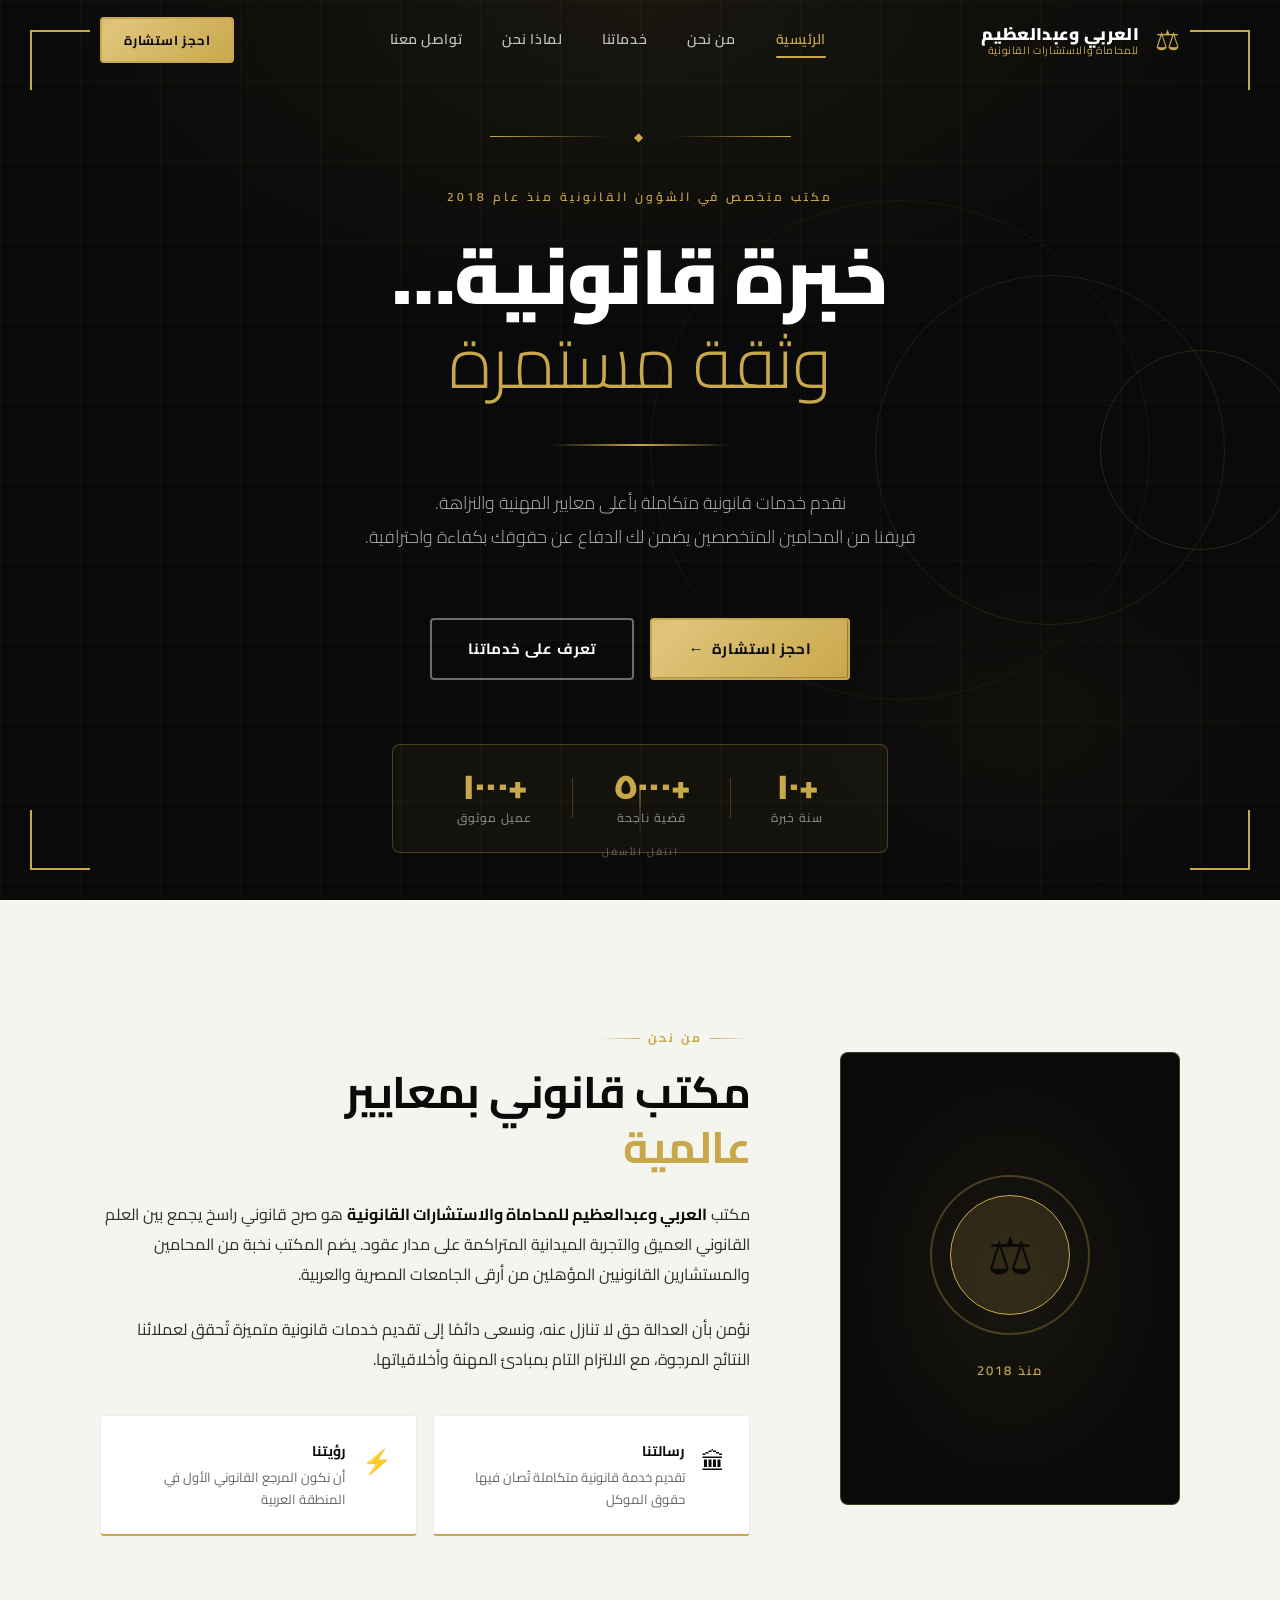
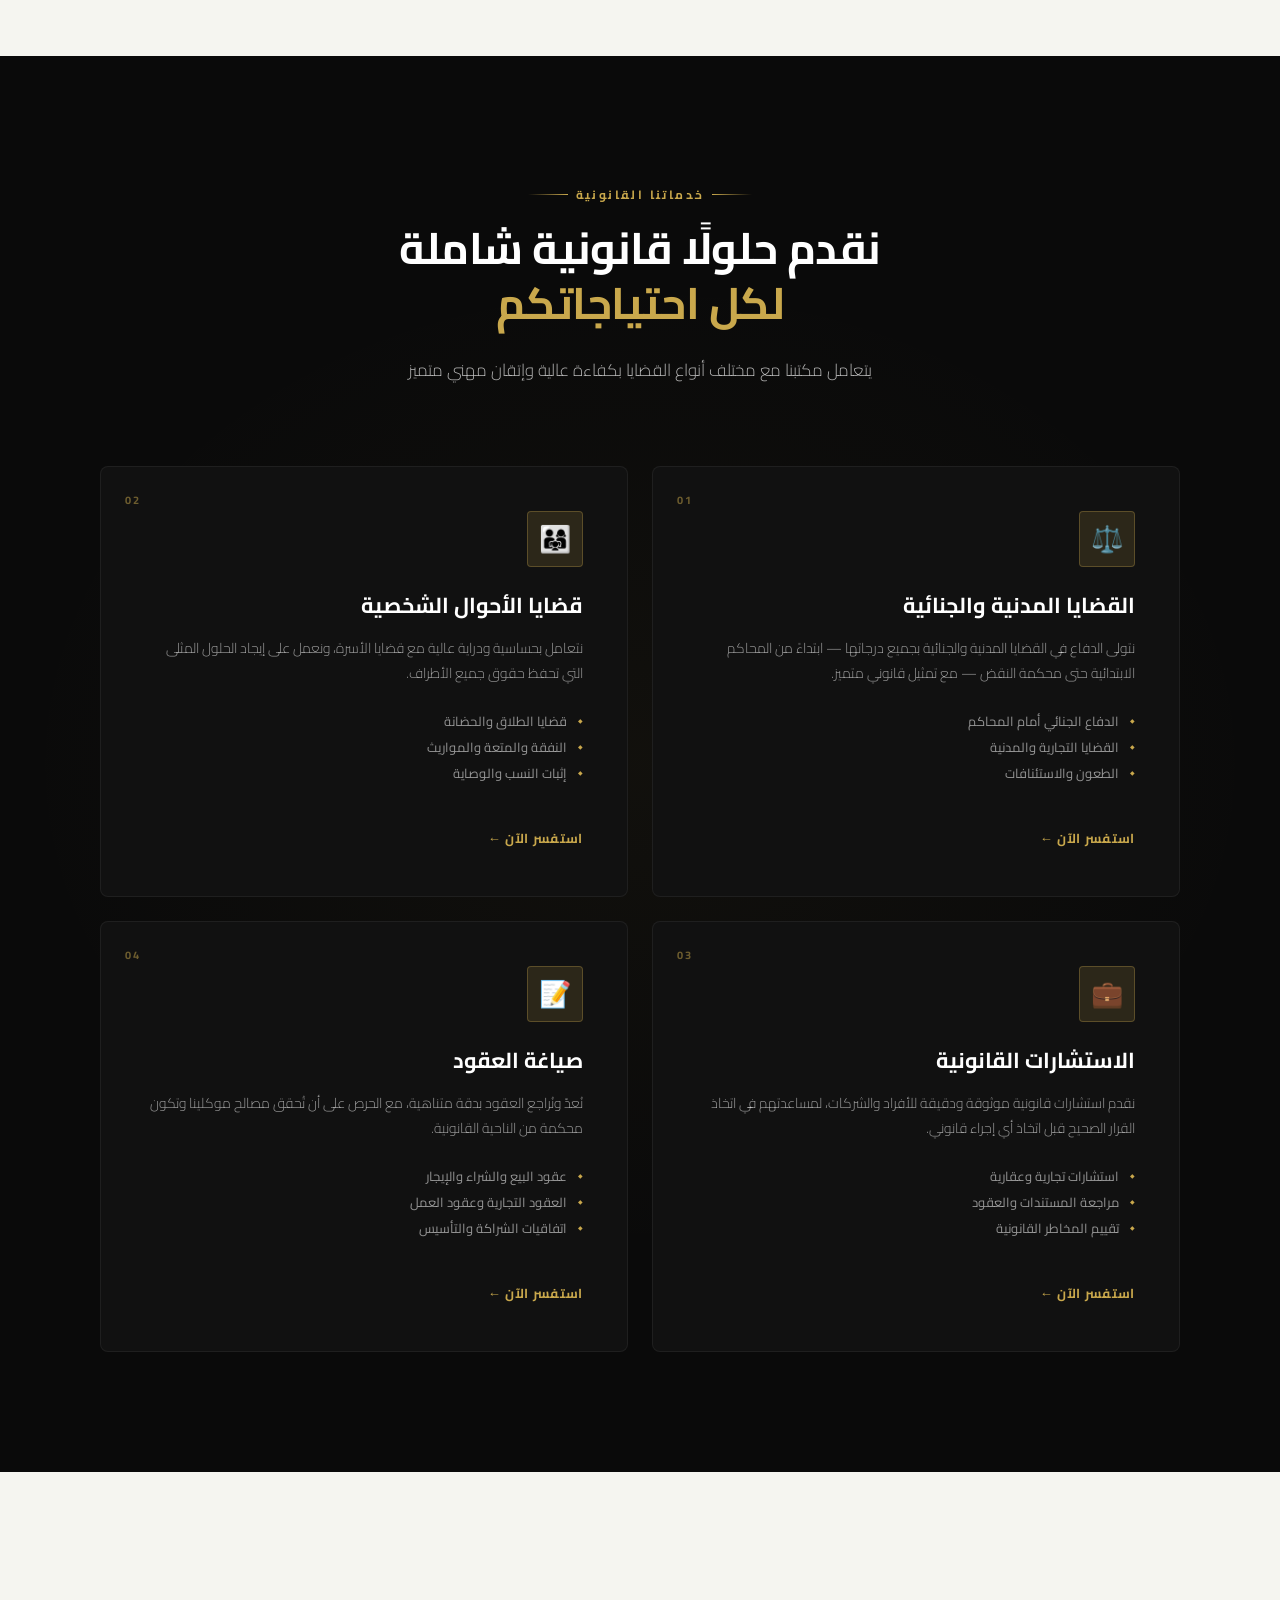
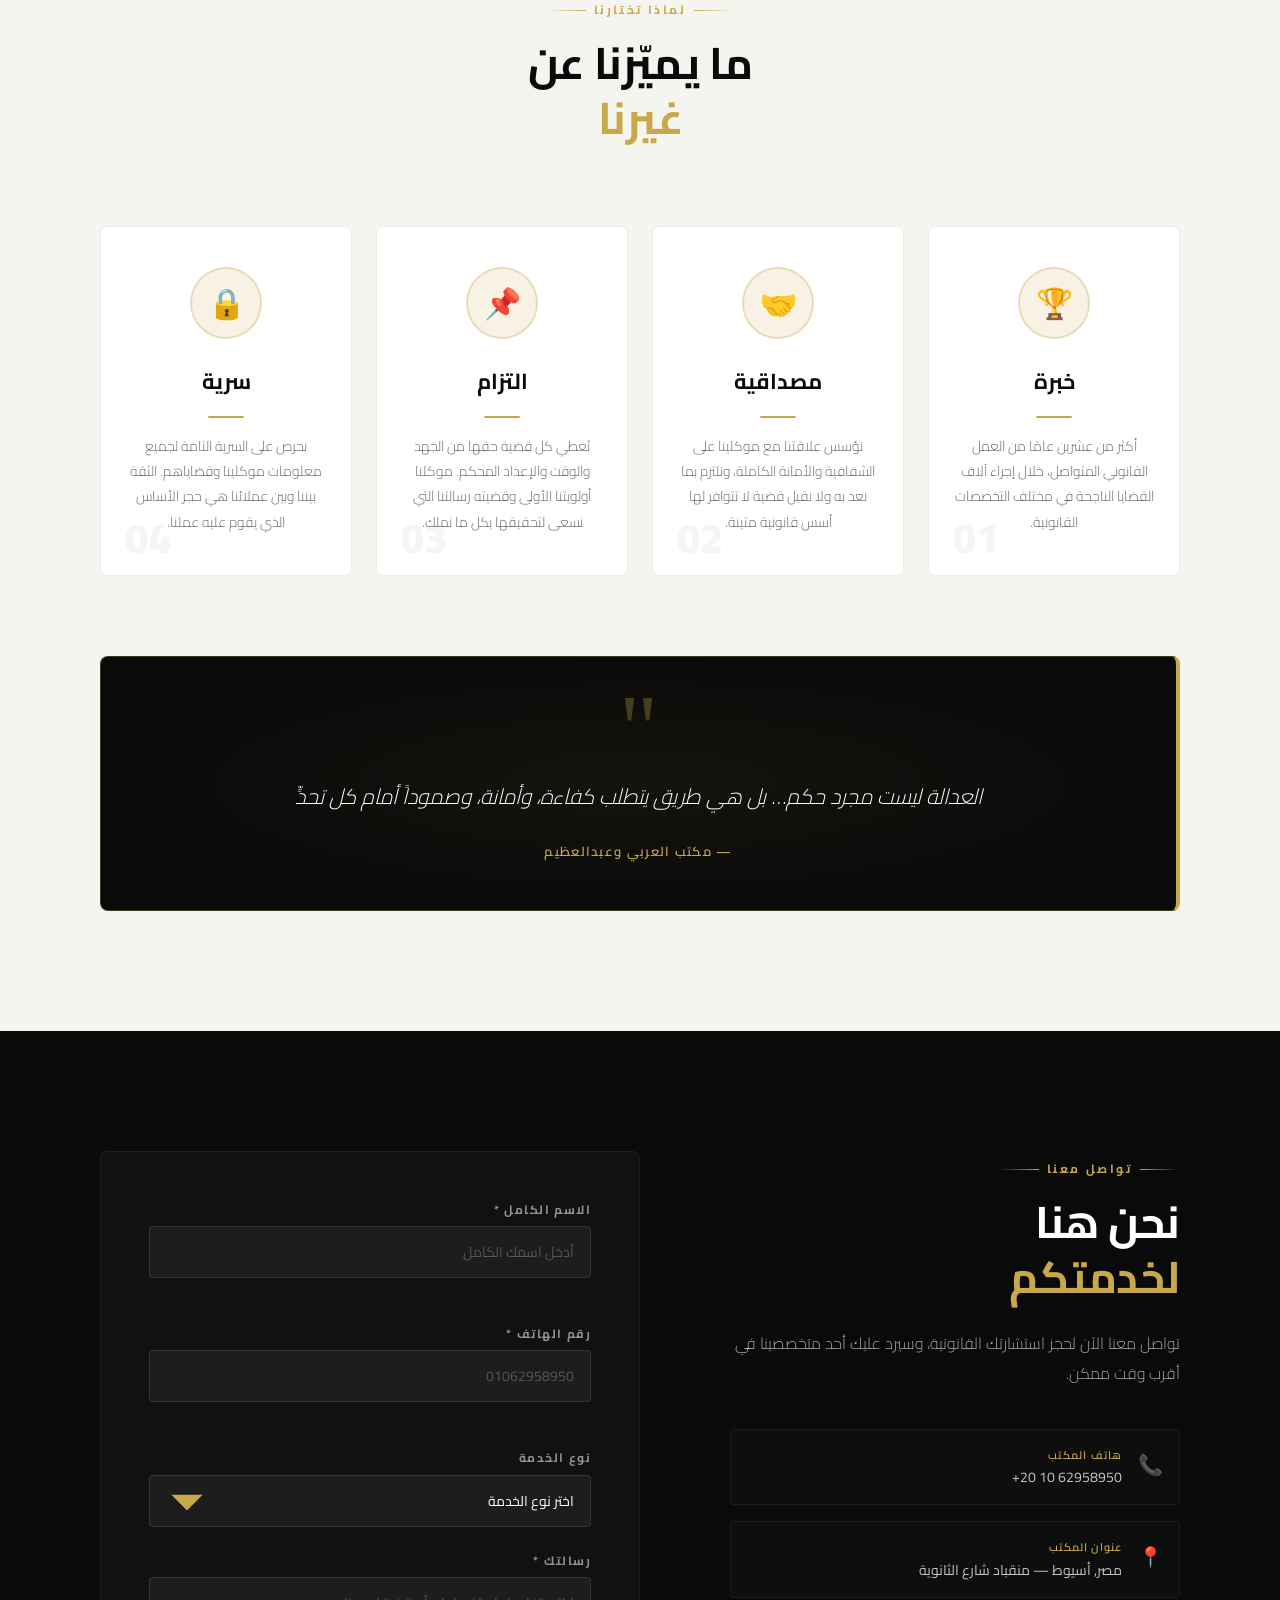
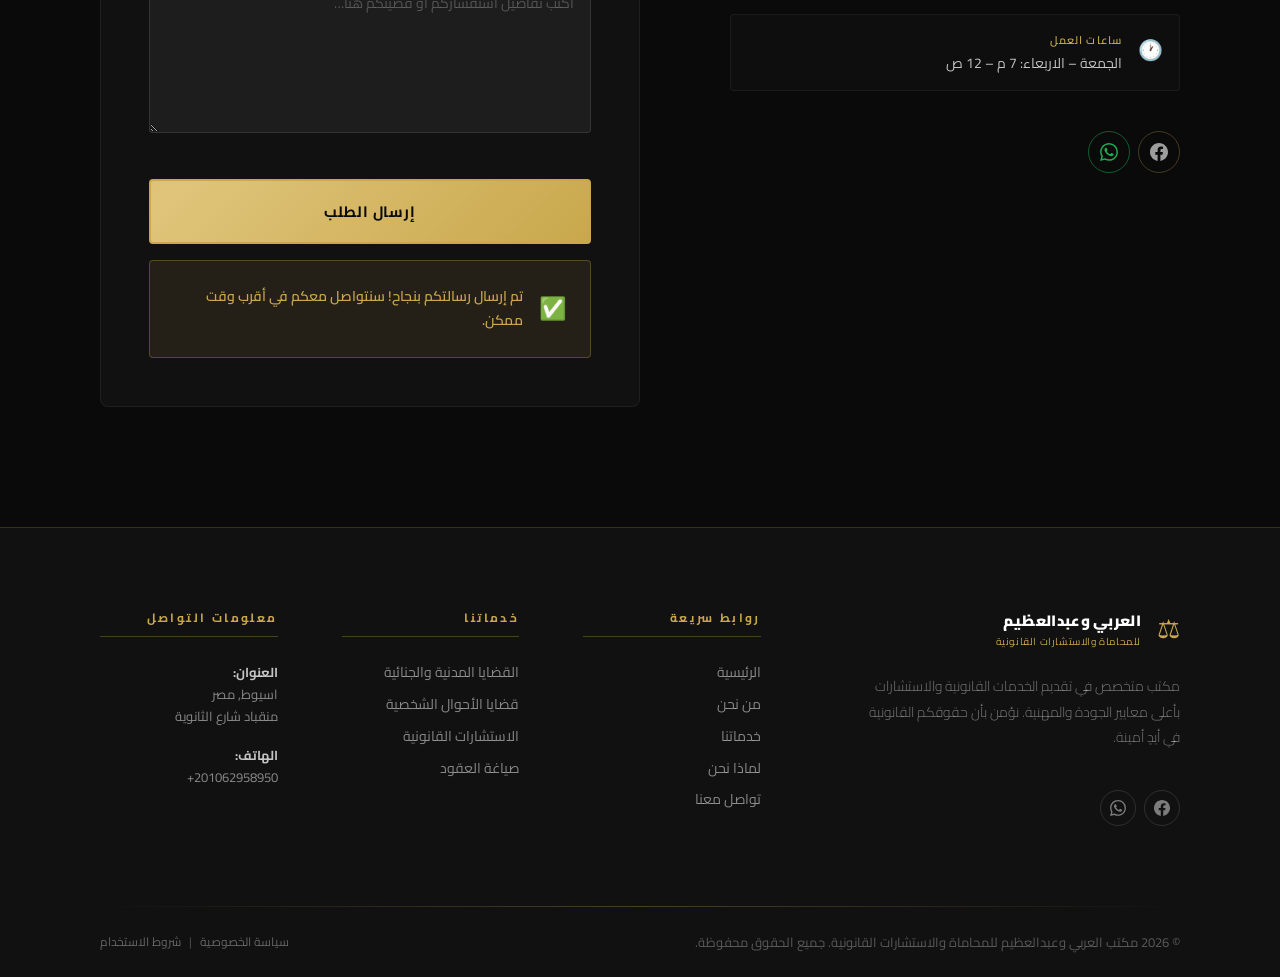
==== commit 39db52cb: "update files" ====
--- a/index.html
+++ b/index.html
@@ -16,9 +16,7 @@
 </head>
 <body>
 
-  <!-- ████████████████████████████████████████████████
-       STICKY NAVBAR
-  ████████████████████████████████████████████████ -->
+  <!-- STICKY NAVBAR -->
   <header class="navbar" id="navbar">
     <div class="nav-container">
 
@@ -65,12 +63,11 @@
   </header>
 
 
-  <!-- ████████████████████████████████████████████████
-       HERO SECTION
-  ████████████████████████████████████████████████ -->
+
+  <!-- HERO SECTION -->
+
   <section class="hero" id="home" aria-label="الرئيسية">
 
-    <!-- Geometric background ornament -->
     <div class="hero-bg-ornament" aria-hidden="true">
       <div class="ornament-ring ornament-ring-1"></div>
       <div class="ornament-ring ornament-ring-2"></div>
@@ -84,7 +81,6 @@
     <div class="corner corner-br" aria-hidden="true"></div>
 
     <div class="hero-content">
-      <!-- Arabic divider ornament -->
       <div class="hero-ornament-line" aria-hidden="true">
         <span class="ornament-diamond">◆</span>
       </div>
@@ -119,7 +115,7 @@
       <!-- Stats strip -->
       <div class="hero-stats animate-hero-6">
         <div class="stat">
-          <span class="stat-num">+٢٠</span>
+          <span class="stat-num">+١٠</span>
           <span class="stat-label">سنة خبرة</span>
         </div>
         <div class="stat-divider" aria-hidden="true"></div>
@@ -143,9 +139,8 @@
   </section>
 
 
-  <!-- ████████████████████████████████████████████████
-       ABOUT SECTION
-  ████████████████████████████████████████████████ -->
+  <!-- ABOUT SECTION -->
+
   <section class="about section-pad" id="about" aria-label="من نحن">
     <div class="container">
 
@@ -213,9 +208,8 @@
   </section>
 
 
-  <!-- ████████████████████████████████████████████████
-       SERVICES SECTION
-  ████████████████████████████████████████████████ -->
+  <!-- SERVICES SECTION -->
+  
   <section class="services section-pad bg-dark" id="services" aria-label="خدماتنا">
     <div class="container">
 
@@ -315,9 +309,7 @@
   </section>
 
 
-  <!-- ████████████████████████████████████████████████
-       WHY CHOOSE US SECTION
-  ████████████████████████████████████████████████ -->
+  <!-- WHY CHOOSE US SECTION -->
   <section class="why-us section-pad" id="why-us" aria-label="لماذا تختارنا">
     <div class="container">
 
@@ -400,9 +392,7 @@
   </section>
 
 
-  <!-- ████████████████████████████████████████████████
-       CONTACT SECTION
-  ████████████████████████████████████████████████ -->
+  <!-- CONTACT SECTION -->
   <section class="contact section-pad bg-dark" id="contact" aria-label="تواصل معنا">
     <div class="container">
 
@@ -423,27 +413,27 @@
           <!-- Contact details -->
           <div class="contact-details">
 
-            <a href="tel:+20XXXXXXXXXX" class="contact-detail-item">
+            <a href="tel:+20 10 62958950" class="contact-detail-item">
               <span class="detail-icon" aria-hidden="true">📞</span>
               <div>
                 <span class="detail-label">هاتف المكتب</span>
-                <span class="detail-value" dir="ltr">+20 1013173281</span>
+                <span class="detail-value" dir="ltr">+20 10 62958950</span>
               </div>
             </a>
-
+<!-- 
             <a href="mailto:info@law-firm.com" class="contact-detail-item">
               <span class="detail-icon" aria-hidden="true">✉️</span>
               <div>
                 <span class="detail-label">البريد الإلكتروني</span>
                 <span class="detail-value" dir="ltr">info@alarabi-law.com</span>
               </div>
-            </a>
+            </a> -->
 
             <div class="contact-detail-item">
               <span class="detail-icon" aria-hidden="true">📍</span>
               <div>
                 <span class="detail-label">عنوان المكتب</span>
-                <span class="detail-value">اسيوط, مصر — منقباد شارع الثانوية</span>
+                <span class="detail-value">مصر, أسيوط — منقباد شارع الثانوية</span>
               </div>
             </div>
 
@@ -459,17 +449,17 @@
 
           <!-- Social links -->
           <div class="social-links">
-            <a href="#" class="social-btn" aria-label="فيسبوك" title="فيسبوك">
+            <a href="https://www.facebook.com/abooelarby" class="social-btn" aria-label="فيسبوك" title="فيسبوك">
               <svg viewBox="0 0 24 24" fill="currentColor" width="18" height="18" aria-hidden="true">
                 <path d="M24 12.073c0-6.627-5.373-12-12-12s-12 5.373-12 12c0 5.99 4.388 10.954 10.125 11.854v-8.385H7.078v-3.47h3.047V9.43c0-3.007 1.792-4.669 4.533-4.669 1.312 0 2.686.235 2.686.235v2.953H15.83c-1.491 0-1.956.925-1.956 1.874v2.25h3.328l-.532 3.47h-2.796v8.385C19.612 23.027 24 18.062 24 12.073z"/>
               </svg>
             </a>
-            <a href="#" class="social-btn" aria-label="لينكد إن" title="لينكد إن">
+            <!-- <a href="#" class="social-btn" aria-label="لينكد إن" title="لينكد إن">
               <svg viewBox="0 0 24 24" fill="currentColor" width="18" height="18" aria-hidden="true">
                 <path d="M20.447 20.452h-3.554v-5.569c0-1.328-.027-3.037-1.852-3.037-1.853 0-2.136 1.445-2.136 2.939v5.667H9.351V9h3.414v1.561h.046c.477-.9 1.637-1.85 3.37-1.85 3.601 0 4.267 2.37 4.267 5.455v6.286zM5.337 7.433c-1.144 0-2.063-.926-2.063-2.065 0-1.138.92-2.063 2.063-2.063 1.14 0 2.064.925 2.064 2.063 0 1.139-.925 2.065-2.064 2.065zm1.782 13.019H3.555V9h3.564v11.452zM22.225 0H1.771C.792 0 0 .774 0 1.729v20.542C0 23.227.792 24 1.771 24h20.451C23.2 24 24 23.227 24 22.271V1.729C24 .774 23.2 0 22.222 0h.003z"/>
               </svg>
-            </a>
-            <a href="https://wa.me/20XXXXXXXXXX?text=مرحبًا،%20أريد%20الاستفسار%20عن%20خدماتكم%20القانونية"
+            </a> -->
+            <a href="https://wa.me/+201062958950"
                class="social-btn social-wa" aria-label="واتساب" title="واتساب" target="_blank" rel="noopener noreferrer">
               <svg viewBox="0 0 24 24" fill="currentColor" width="18" height="18" aria-hidden="true">
                 <path d="M17.472 14.382c-.297-.149-1.758-.867-2.03-.967-.273-.099-.471-.148-.67.15-.197.297-.767.966-.94 1.164-.173.199-.347.223-.644.075-.297-.15-1.255-.463-2.39-1.475-.883-.788-1.48-1.761-1.653-2.059-.173-.297-.018-.458.13-.606.134-.133.298-.347.446-.52.149-.174.198-.298.298-.497.099-.198.05-.371-.025-.52-.075-.149-.669-1.612-.916-2.207-.242-.579-.487-.5-.669-.51-.173-.008-.371-.01-.57-.01-.198 0-.52.074-.792.372-.272.297-1.04 1.016-1.04 2.479 0 1.462 1.065 2.875 1.213 3.074.149.198 2.096 3.2 5.077 4.487.709.306 1.262.489 1.694.625.712.227 1.36.195 1.871.118.571-.085 1.758-.719 2.006-1.413.248-.694.248-1.289.173-1.413-.074-.124-.272-.198-.57-.347m-5.421 7.403h-.004a9.87 9.87 0 01-5.031-1.378l-.361-.214-3.741.982.998-3.648-.235-.374a9.86 9.86 0 01-1.51-5.26c.001-5.45 4.436-9.884 9.888-9.884 2.64 0 5.122 1.03 6.988 2.898a9.825 9.825 0 012.893 6.994c-.003 5.45-4.437 9.884-9.885 9.884m8.413-18.297A11.815 11.815 0 0012.05 0C5.495 0 .16 5.335.157 11.892c0 2.096.547 4.142 1.588 5.945L.057 24l6.305-1.654a11.882 11.882 0 005.683 1.448h.005c6.554 0 11.89-5.335 11.893-11.893a11.821 11.821 0 00-3.48-8.413Z"/>
@@ -499,7 +489,7 @@
               <input
                 type="tel" id="phone" name="phone"
                 class="form-input"
-                placeholder="01X XXXX XXXX"
+                placeholder="01062958950"
                 autocomplete="tel"
                 dir="ltr"
                 required
@@ -549,9 +539,7 @@
   </section>
 
 
-  <!-- ████████████████████████████████████████████████
-       FOOTER
-  ████████████████████████████████████████████████ -->
+  <!-- FOOTER -->
   <footer class="footer" role="contentinfo">
     <div class="container">
 
@@ -572,13 +560,13 @@
           </p>
           <!-- Social -->
           <div class="footer-social">
-            <a href="#" class="footer-social-link" aria-label="فيسبوك">
+            <a href="https://www.facebook.com/abooelarby" class="footer-social-link" aria-label="فيسبوك">
               <svg viewBox="0 0 24 24" fill="currentColor" width="16" height="16" aria-hidden="true"><path d="M24 12.073c0-6.627-5.373-12-12-12s-12 5.373-12 12c0 5.99 4.388 10.954 10.125 11.854v-8.385H7.078v-3.47h3.047V9.43c0-3.007 1.792-4.669 4.533-4.669 1.312 0 2.686.235 2.686.235v2.953H15.83c-1.491 0-1.956.925-1.956 1.874v2.25h3.328l-.532 3.47h-2.796v8.385C19.612 23.027 24 18.062 24 12.073z"/></svg>
             </a>
-            <a href="#" class="footer-social-link" aria-label="لينكد إن">
+            <!-- <a href="#" class="footer-social-link" aria-label="لينكد إن">
               <svg viewBox="0 0 24 24" fill="currentColor" width="16" height="16" aria-hidden="true"><path d="M20.447 20.452h-3.554v-5.569c0-1.328-.027-3.037-1.852-3.037-1.853 0-2.136 1.445-2.136 2.939v5.667H9.351V9h3.414v1.561h.046c.477-.9 1.637-1.85 3.37-1.85 3.601 0 4.267 2.37 4.267 5.455v6.286zM5.337 7.433c-1.144 0-2.063-.926-2.063-2.065 0-1.138.92-2.063 2.063-2.063 1.14 0 2.064.925 2.064 2.063 0 1.139-.925 2.065-2.064 2.065zm1.782 13.019H3.555V9h3.564v11.452zM22.225 0H1.771C.792 0 0 .774 0 1.729v20.542C0 23.227.792 24 1.771 24h20.451C23.2 24 24 23.227 24 22.271V1.729C24 .774 23.2 0 22.222 0h.003z"/></svg>
-            </a>
-            <a href="https://wa.me/20XXXXXXXXXX" class="footer-social-link" aria-label="واتساب" target="_blank" rel="noopener noreferrer">
+            </a> -->
+            <a href="https://wa.me/+201062958950" class="footer-social-link" aria-label="واتساب" target="_blank" rel="noopener noreferrer">
               <svg viewBox="0 0 24 24" fill="currentColor" width="16" height="16" aria-hidden="true"><path d="M17.472 14.382c-.297-.149-1.758-.867-2.03-.967-.273-.099-.471-.148-.67.15-.197.297-.767.966-.94 1.164-.173.199-.347.223-.644.075-.297-.15-1.255-.463-2.39-1.475-.883-.788-1.48-1.761-1.653-2.059-.173-.297-.018-.458.13-.606.134-.133.298-.347.446-.52.149-.174.198-.298.298-.497.099-.198.05-.371-.025-.52-.075-.149-.669-1.612-.916-2.207-.242-.579-.487-.5-.669-.51-.173-.008-.371-.01-.57-.01-.198 0-.52.074-.792.372-.272.297-1.04 1.016-1.04 2.479 0 1.462 1.065 2.875 1.213 3.074.149.198 2.096 3.2 5.077 4.487.709.306 1.262.489 1.694.625.712.227 1.36.195 1.871.118.571-.085 1.758-.719 2.006-1.413.248-.694.248-1.289.173-1.413-.074-.124-.272-.198-.57-.347m-5.421 7.403h-.004a9.87 9.87 0 01-5.031-1.378l-.361-.214-3.741.982.998-3.648-.235-.374a9.86 9.86 0 01-1.51-5.26c.001-5.45 4.436-9.884 9.888-9.884 2.64 0 5.122 1.03 6.988 2.898a9.825 9.825 0 012.893 6.994c-.003 5.45-4.437 9.884-9.885 9.884m8.413-18.297A11.815 11.815 0 0012.05 0C5.495 0 .16 5.335.157 11.892c0 2.096.547 4.142 1.588 5.945L.057 24l6.305-1.654a11.882 11.882 0 005.683 1.448h.005c6.554 0 11.89-5.335 11.893-11.893a11.821 11.821 0 00-3.48-8.413Z"/></svg>
             </a>
           </div>
@@ -618,12 +606,12 @@
             </p>
             <p>
               <strong>الهاتف:</strong><br/>
-              <a href="tel:+201013173281" dir="ltr">+20 1013173281</a>
+              <a href="tel:+201062958950" dir="ltr">+201062958950</a>
             </p>
-            <p>
+            <!-- <p>
               <strong>البريد:</strong><br/>
               <a href="mailto:info@alarabi-law.com">info@alarabi-law.com</a>
-            </p>
+            </p> -->
           </address>
         </div>
       </div>
@@ -649,11 +637,9 @@
   </footer>
 
 
-  <!-- ████████████████████████████████████████████████
-       FLOATING WHATSAPP BUTTON
-  ████████████████████████████████████████████████ -->
+  <!-- FLOATING WHATSAPP BUTTON -->
   <a
-    href="https://wa.me/20XXXXXXXXXX?text=مرحبًا،%20أريد%20الاستفسار%20عن%20خدماتكم%20القانونية"
+    href="https://wa.me/201062958950?text=مرحبًا،%20أريد%20الاستفسار%20عن%20خدماتكم%20القانونية"
     class="whatsapp-float"
     id="whatsapp-btn"
     target="_blank"
--- a/css/style.css
+++ b/css/style.css
@@ -1,19 +1,8 @@
-/* ================================================================
-   مكتب العربي وعبدالعظيم للمحاماة والاستشارات القانونية
-   style.css — Premium RTL Arabic Law Firm Website
-   Design: Prestige Noir Arabique
-   Colors: Obsidian Black #0a0a0a | Champagne Gold #c9a84c | White
-   Font: Cairo (Arabic Google Font)
-   ================================================================ */
-
-/* ──────────────────────────────────────────
-   GOOGLE FONTS
-────────────────────────────────────────── */
+
+  /* GOOGLE FONTS */
 @import url('https://fonts.googleapis.com/css2?family=Cairo:wght@300;400;500;600;700;900&display=swap');
 
-/* ──────────────────────────────────────────
-   CSS CUSTOM PROPERTIES
-────────────────────────────────────────── */
+   /* CSS CUSTOM PROPERTIES */
 :root {
   /* Primary Palette */
   --black:        #0a0a0a;
@@ -69,9 +58,7 @@
   --shadow-hover: 0 16px 60px rgba(0, 0, 0, 0.35);
 }
 
-/* ──────────────────────────────────────────
-   RESET & BASE
-────────────────────────────────────────── */
+   /* RESET & BASE */
 *, *::before, *::after {
   box-sizing: border-box;
   margin: 0;
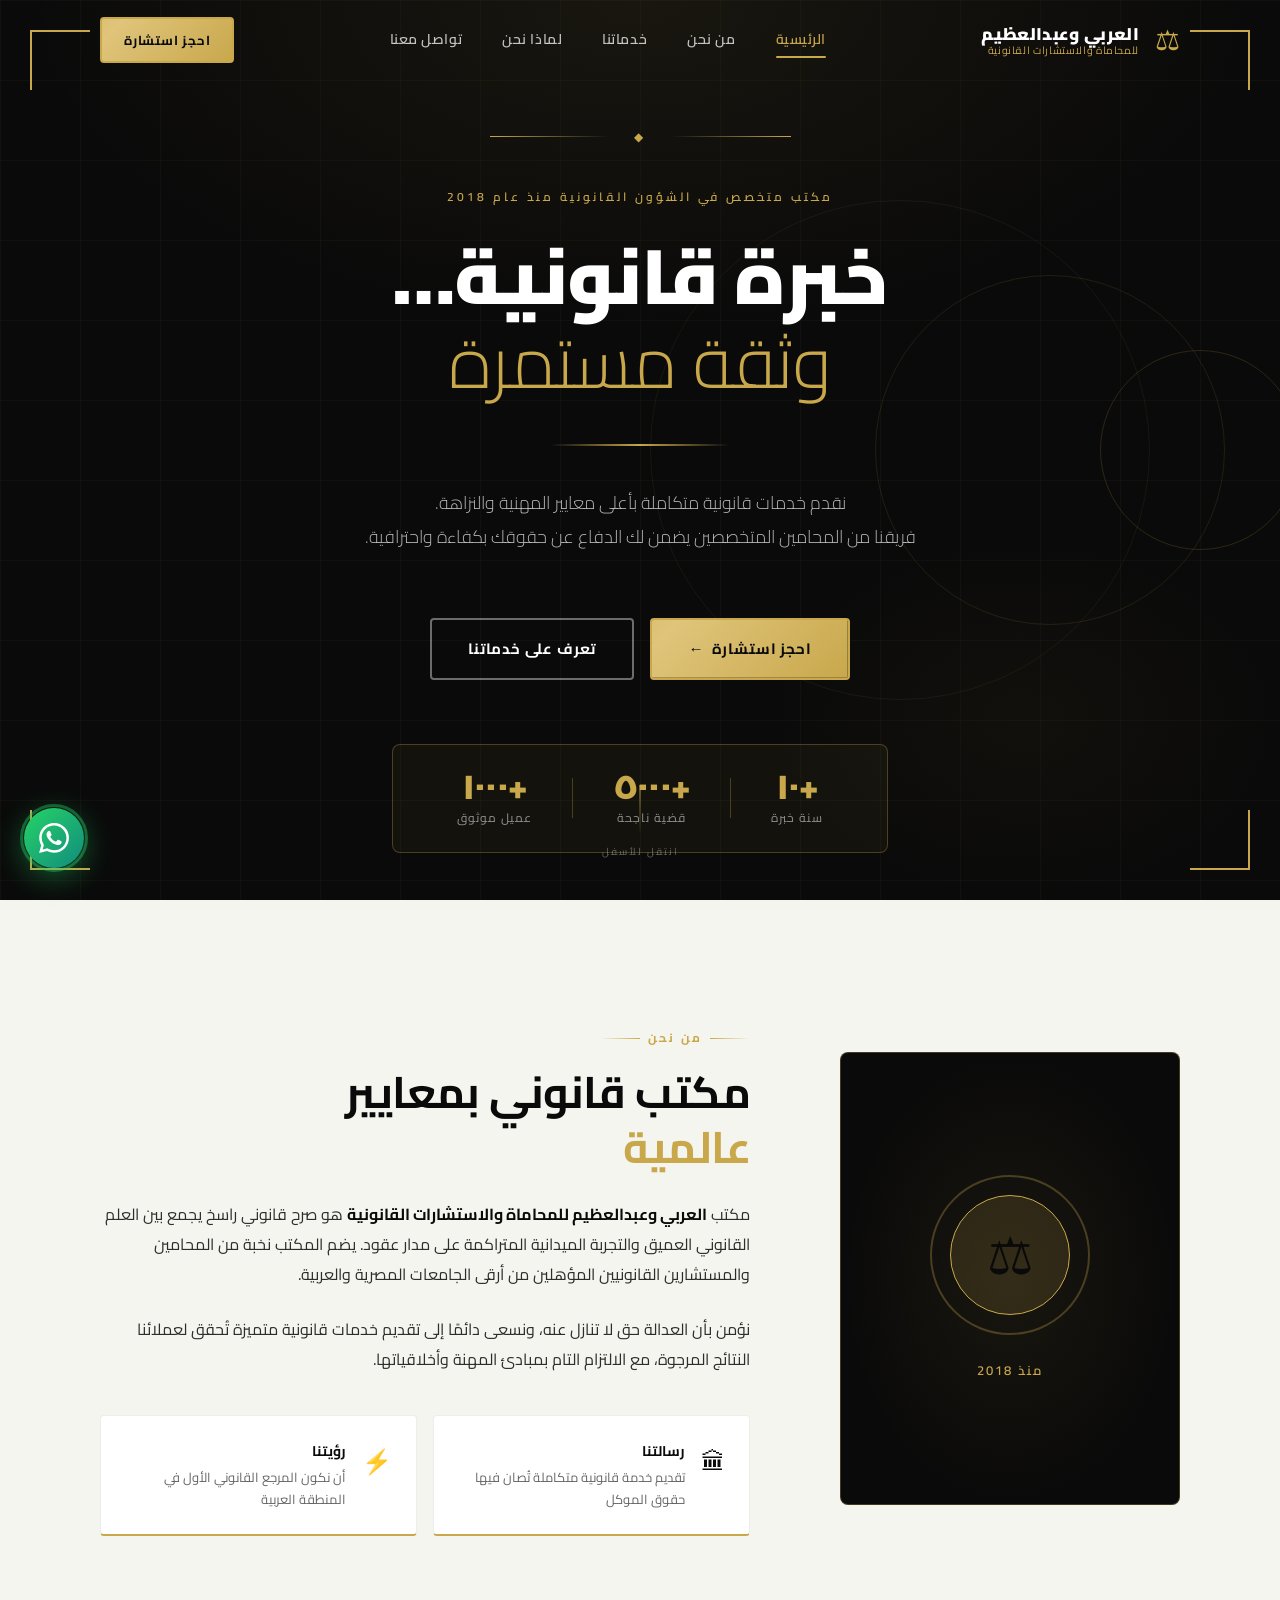
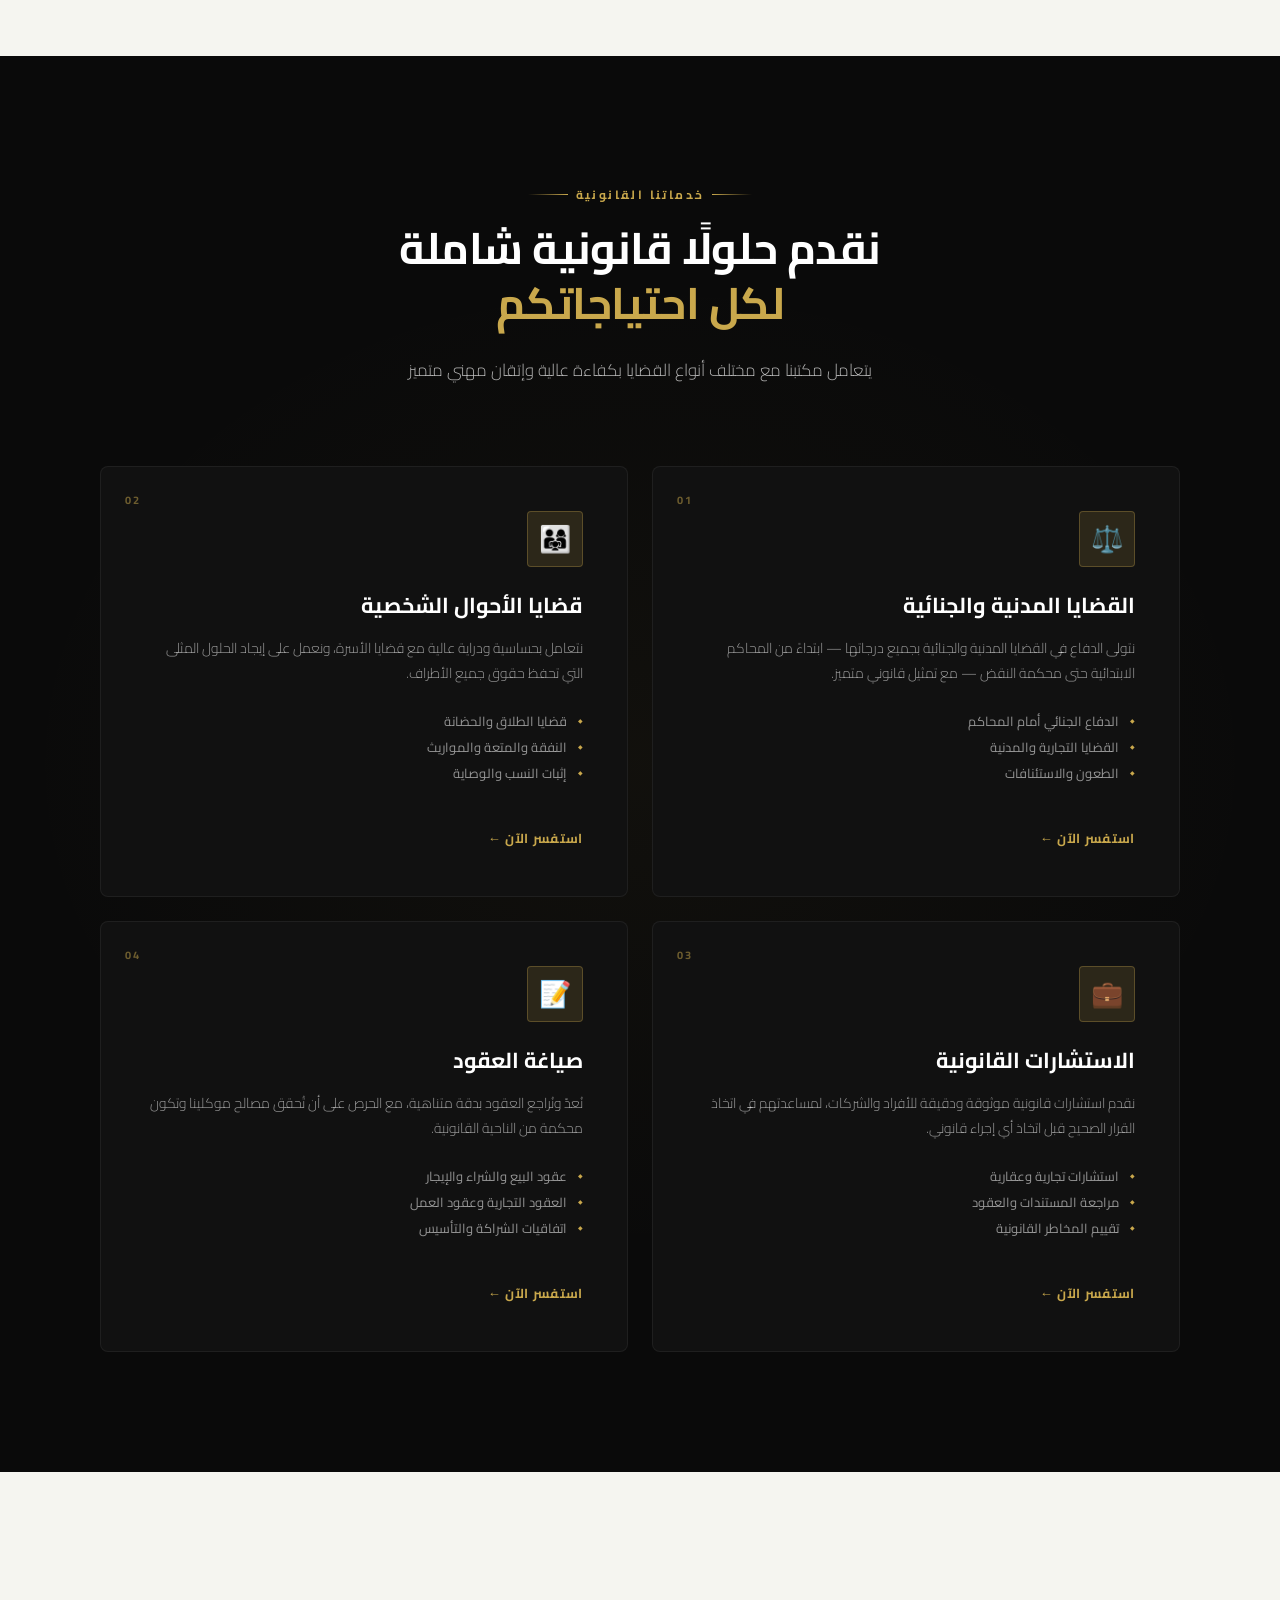
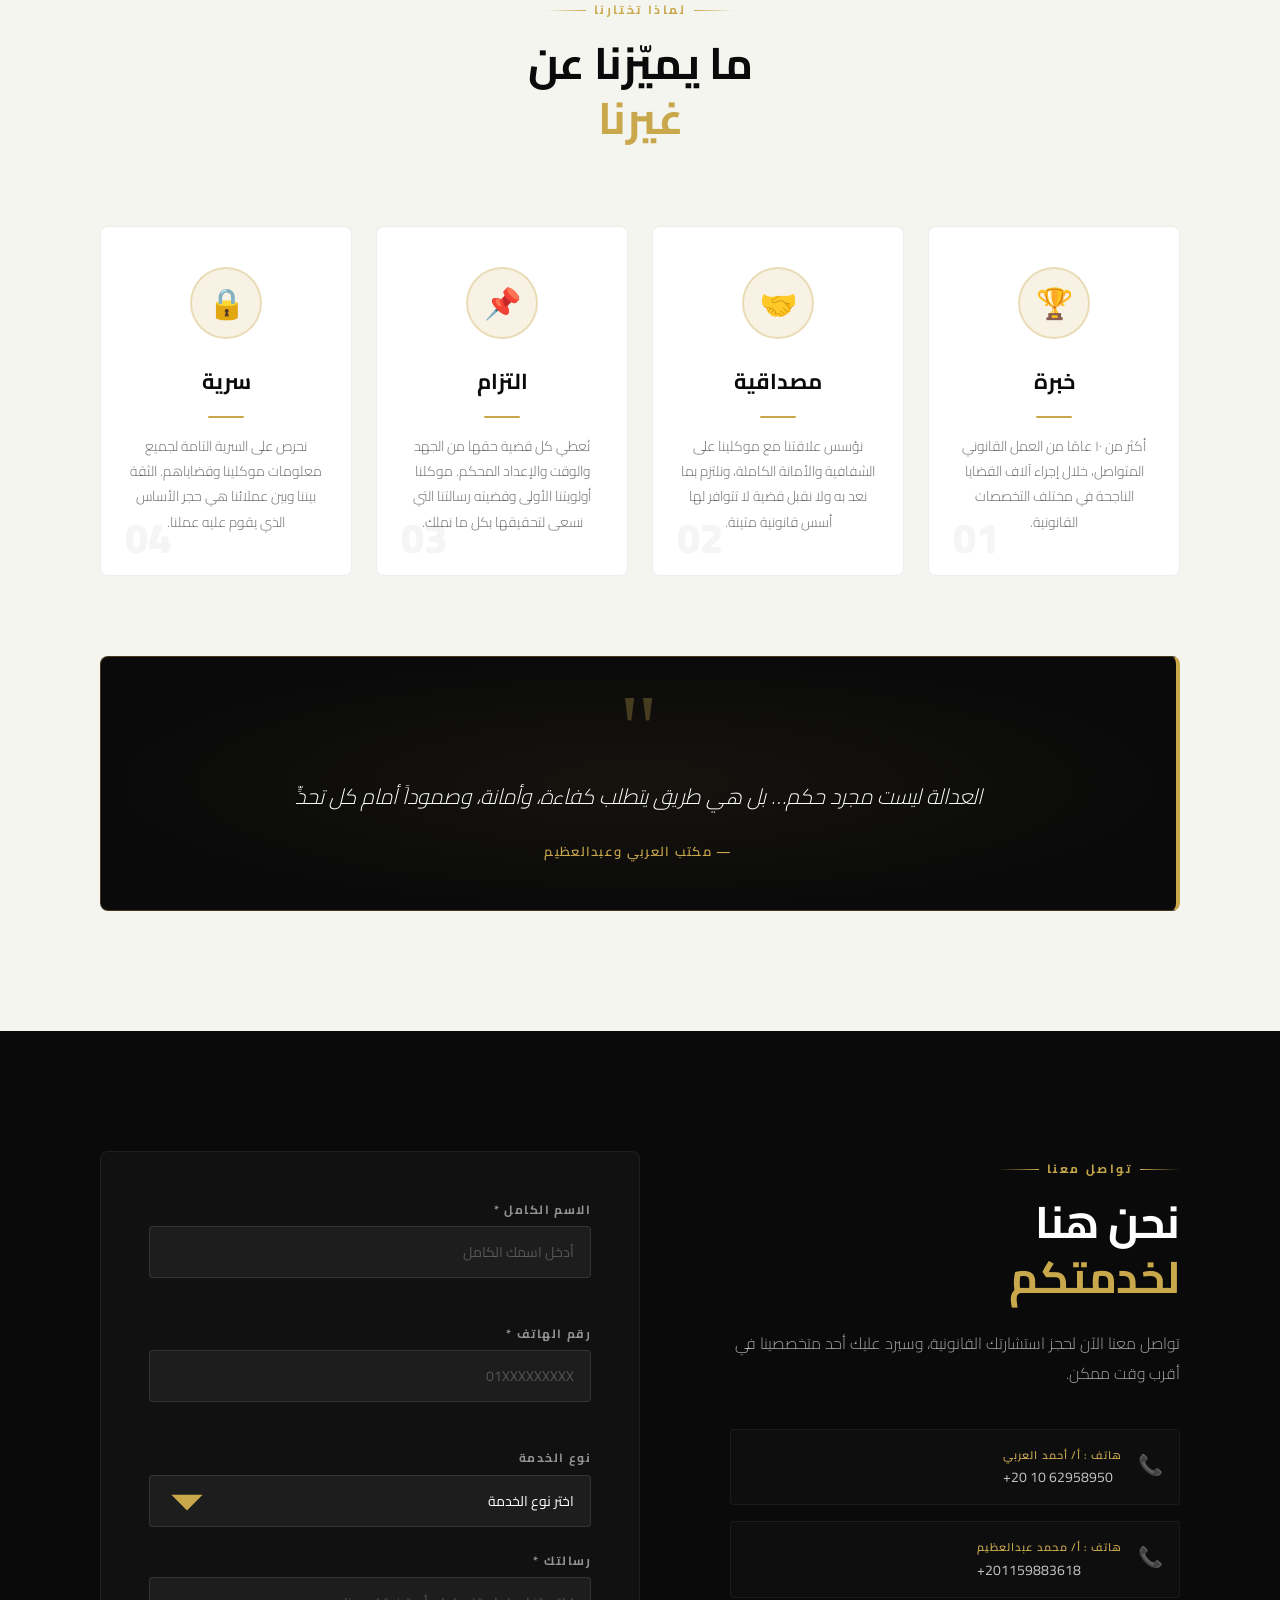
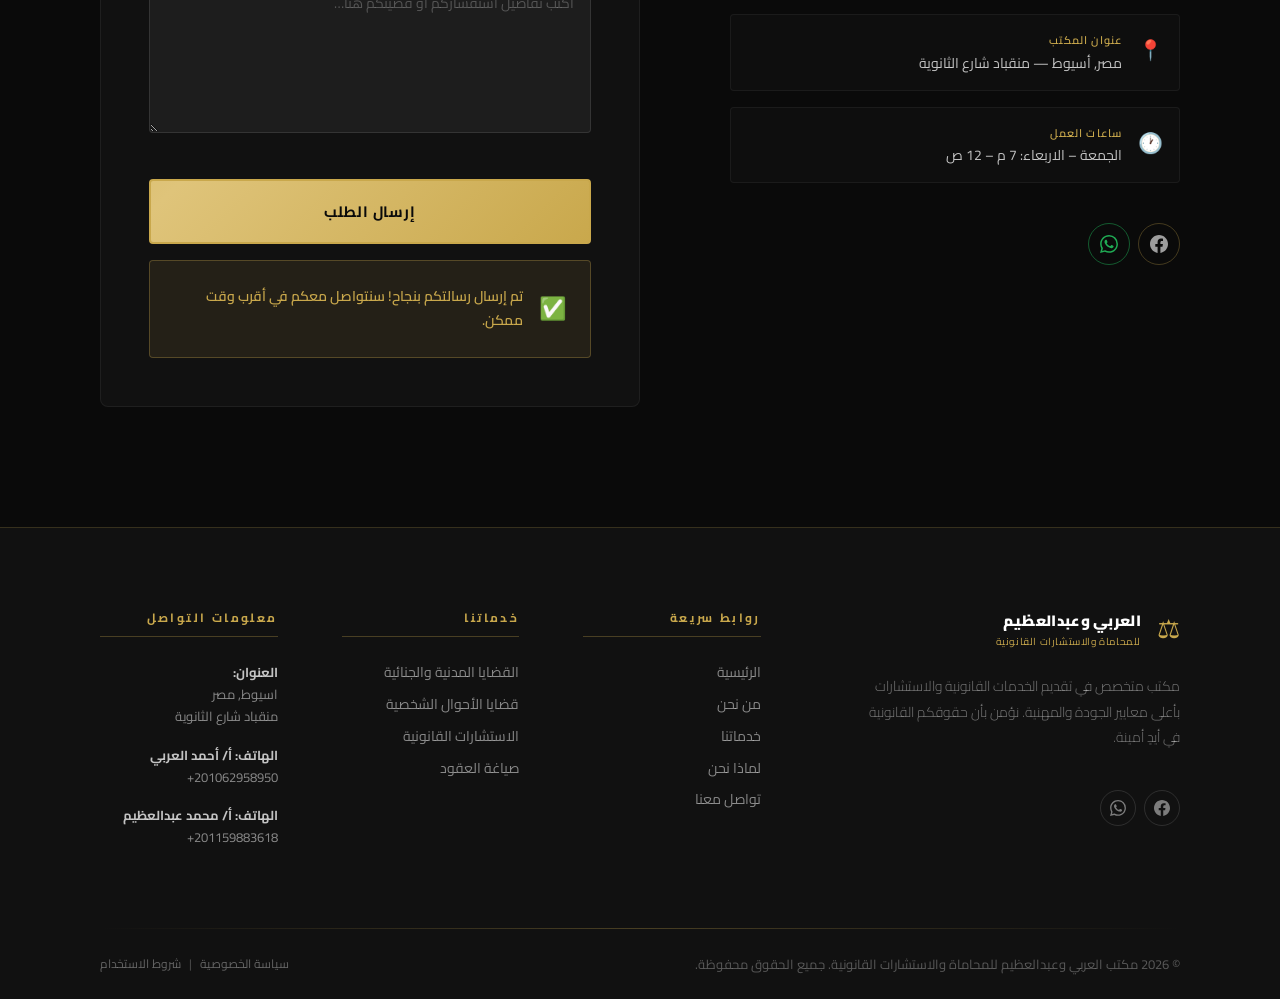
==== commit 27641476: "update files" ====
--- a/index.html
+++ b/index.html
@@ -332,7 +332,7 @@
           <h3 class="pillar-title">خبرة</h3>
           <div class="pillar-line" aria-hidden="true"></div>
           <p class="pillar-desc">
-            أكثر من عشرين عامًا من العمل القانوني المتواصل، خلال إجراء آلاف القضايا
+            أكثر من ١٠ عامًا من العمل القانوني المتواصل، خلال إجراء آلاف القضايا
             الناجحة في مختلف التخصصات القانونية.
           </p>
           <span class="pillar-num" aria-hidden="true">01</span>
@@ -413,11 +413,18 @@
           <!-- Contact details -->
           <div class="contact-details">
 
-            <a href="tel:+20 10 62958950" class="contact-detail-item">
+            <a href="https://wa.me/+201062958950" class="contact-detail-item">
               <span class="detail-icon" aria-hidden="true">📞</span>
               <div>
-                <span class="detail-label">هاتف المكتب</span>
+                <span class="detail-label">هاتف : أ/ أحمد العربي</span>
                 <span class="detail-value" dir="ltr">+20 10 62958950</span>
+              </div>
+            </a>
+            <a href="https://wa.me/+201159883618" class="contact-detail-item">
+              <span class="detail-icon" aria-hidden="true">📞</span>
+              <div>
+                <span class="detail-label">هاتف : أ/ محمد عبدالعظيم </span>
+                <span class="detail-value" dir="ltr">+201159883618</span>
               </div>
             </a>
 <!-- 
@@ -489,7 +496,7 @@
               <input
                 type="tel" id="phone" name="phone"
                 class="form-input"
-                placeholder="01062958950"
+                placeholder="01XXXXXXXXX"
                 autocomplete="tel"
                 dir="ltr"
                 required
@@ -605,8 +612,12 @@
               منقباد شارع الثانوية
             </p>
             <p>
-              <strong>الهاتف:</strong><br/>
-              <a href="tel:+201062958950" dir="ltr">+201062958950</a>
+              <strong>الهاتف: أ/ أحمد العربي</strong><br/>
+              <a href="https://wa.me/+201062958950" dir="ltr">+201062958950</a>
+            </p>
+            <p>
+              <strong>الهاتف: أ/ محمد عبدالعظيم</strong><br/>
+              <a href="https://wa.me/+201159883618" dir="ltr">+201159883618</a>
             </p>
             <!-- <p>
               <strong>البريد:</strong><br/>
@@ -638,10 +649,10 @@
 
 
   <!-- FLOATING WHATSAPP BUTTON -->
-  <a
+  <a 
     href="https://wa.me/201062958950?text=مرحبًا،%20أريد%20الاستفسار%20عن%20خدماتكم%20القانونية"
-    class="whatsapp-float"
-    id="whatsapp-btn"
+    class="whatsapp-float1"
+    id="whatsapp-btn1"
     target="_blank"
     rel="noopener noreferrer"
     aria-label="تواصل معنا على واتساب"
@@ -650,7 +661,22 @@
     <svg viewBox="0 0 24 24" fill="currentColor" class="wa-icon" aria-hidden="true">
       <path d="M17.472 14.382c-.297-.149-1.758-.867-2.03-.967-.273-.099-.471-.148-.67.15-.197.297-.767.966-.94 1.164-.173.199-.347.223-.644.075-.297-.15-1.255-.463-2.39-1.475-.883-.788-1.48-1.761-1.653-2.059-.173-.297-.018-.458.13-.606.134-.133.298-.347.446-.52.149-.174.198-.298.298-.497.099-.198.05-.371-.025-.52-.075-.149-.669-1.612-.916-2.207-.242-.579-.487-.5-.669-.51-.173-.008-.371-.01-.57-.01-.198 0-.52.074-.792.372-.272.297-1.04 1.016-1.04 2.479 0 1.462 1.065 2.875 1.213 3.074.149.198 2.096 3.2 5.077 4.487.709.306 1.262.489 1.694.625.712.227 1.36.195 1.871.118.571-.085 1.758-.719 2.006-1.413.248-.694.248-1.289.173-1.413-.074-.124-.272-.198-.57-.347m-5.421 7.403h-.004a9.87 9.87 0 01-5.031-1.378l-.361-.214-3.741.982.998-3.648-.235-.374a9.86 9.86 0 01-1.51-5.26c.001-5.45 4.436-9.884 9.888-9.884 2.64 0 5.122 1.03 6.988 2.898a9.825 9.825 0 012.893 6.994c-.003 5.45-4.437 9.884-9.885 9.884m8.413-18.297A11.815 11.815 0 0012.05 0C5.495 0 .16 5.335.157 11.892c0 2.096.547 4.142 1.588 5.945L.057 24l6.305-1.654a11.882 11.882 0 005.683 1.448h.005c6.554 0 11.89-5.335 11.893-11.893a11.821 11.821 0 00-3.48-8.413Z"/>
     </svg>
-    <span class="wa-tooltip">تواصل عبر واتساب</span>
+    <span class="wa-tooltip">تواصل عبر واتساب / العربي</span>
+    <span class="wa-pulse" aria-hidden="true"></span>
+  </a>
+  <a 
+    href="https://wa.me/201159883618?text=مرحبًا،%20أريد%20الاستفسار%20عن%20خدماتكم%20القانونية"
+    class="whatsapp-float2"
+    id="whatsapp-btn2"
+    target="_blank"
+    rel="noopener noreferrer"
+    aria-label="تواصل معنا على واتساب"
+    title="تواصل معنا على واتساب"
+  >
+    <svg viewBox="0 0 24 24" fill="currentColor" class="wa-icon" aria-hidden="true">
+      <path d="M17.472 14.382c-.297-.149-1.758-.867-2.03-.967-.273-.099-.471-.148-.67.15-.197.297-.767.966-.94 1.164-.173.199-.347.223-.644.075-.297-.15-1.255-.463-2.39-1.475-.883-.788-1.48-1.761-1.653-2.059-.173-.297-.018-.458.13-.606.134-.133.298-.347.446-.52.149-.174.198-.298.298-.497.099-.198.05-.371-.025-.52-.075-.149-.669-1.612-.916-2.207-.242-.579-.487-.5-.669-.51-.173-.008-.371-.01-.57-.01-.198 0-.52.074-.792.372-.272.297-1.04 1.016-1.04 2.479 0 1.462 1.065 2.875 1.213 3.074.149.198 2.096 3.2 5.077 4.487.709.306 1.262.489 1.694.625.712.227 1.36.195 1.871.118.571-.085 1.758-.719 2.006-1.413.248-.694.248-1.289.173-1.413-.074-.124-.272-.198-.57-.347m-5.421 7.403h-.004a9.87 9.87 0 01-5.031-1.378l-.361-.214-3.741.982.998-3.648-.235-.374a9.86 9.86 0 01-1.51-5.26c.001-5.45 4.436-9.884 9.888-9.884 2.64 0 5.122 1.03 6.988 2.898a9.825 9.825 0 012.893 6.994c-.003 5.45-4.437 9.884-9.885 9.884m8.413-18.297A11.815 11.815 0 0012.05 0C5.495 0 .16 5.335.157 11.892c0 2.096.547 4.142 1.588 5.945L.057 24l6.305-1.654a11.882 11.882 0 005.683 1.448h.005c6.554 0 11.89-5.335 11.893-11.893a11.821 11.821 0 00-3.48-8.413Z"/>
+    </svg>
+    <span class="wa-tooltip">تواصل عبر واتساب / عبدالعظيم</span>
     <span class="wa-pulse" aria-hidden="true"></span>
   </a>
 
--- a/css/style.css
+++ b/css/style.css
@@ -1341,7 +1341,7 @@
 /* ──────────────────────────────────────────
    FLOATING WHATSAPP BUTTON
 ────────────────────────────────────────── */
-.whatsapp-float {
+.whatsapp-float1 {
   position: fixed;
   bottom: 32px;
   left: 24px;          /* left side for RTL */
@@ -1358,7 +1358,7 @@
   transition: transform var(--t-base) var(--ease-spring), box-shadow var(--t-base);
   text-decoration: none;
 }
-.whatsapp-float:hover {
+.whatsapp-float1:hover {
   transform: scale(1.1) translateY(-4px);
   box-shadow: 0 12px 44px rgba(37,211,102,0.55);
 }
@@ -1391,7 +1391,79 @@
   border: 6px solid transparent;
   border-right-color: var(--gold-border);
 }
-.whatsapp-float:hover .wa-tooltip {
+.whatsapp-float1:hover .wa-tooltip {
+  opacity: 1;
+  transform: translateY(-50%) translateX(0);
+}
+
+/* Pulse ring */
+.wa-pulse {
+  position: absolute;
+  inset: -4px;
+  border-radius: 50%;
+  border: 3px solid rgba(37,211,102,0.4);
+  animation: waPulse 2.5s ease-out infinite;
+}
+@keyframes waPulse {
+  0%   { transform: scale(1);   opacity: 0.8; }
+  100% { transform: scale(1.5); opacity: 0;   }
+}
+
+/* يي */
+/* ──────────────────────────────────────────
+   FLOATING WHATSAPP BUTTON
+────────────────────────────────────────── */
+.whatsapp-float2 {
+  position: fixed;
+  bottom: 115px; /* above back-to-top */
+  left: 24px;          /* left side for RTL */
+  z-index: 9000;
+  width: 60px;
+  height: 60px;
+  border-radius: 50%;
+  background: linear-gradient(135deg, #25d366 0%, #128c7e 100%);
+  color: var(--white);
+  display: flex;
+  align-items: center;
+  justify-content: center;
+  box-shadow: 0 8px 32px rgba(37,211,102,0.45);
+  transition: transform var(--t-base) var(--ease-spring), box-shadow var(--t-base);
+  text-decoration: none;
+}
+.whatsapp-float2:hover {
+  transform: scale(1.1) translateY(-4px);
+  box-shadow: 0 12px 44px rgba(37,211,102,0.55);
+}
+.wa-icon { width: 30px; height: 30px; position: relative; z-index: 1; }
+
+/* Tooltip */
+.wa-tooltip {
+  position: absolute;
+  left: calc(100% + 12px);
+  top: 50%;
+  transform: translateY(-50%) translateX(8px);
+  background: var(--black);
+  color: var(--white);
+  font-size: 12px;
+  font-weight: 600;
+  white-space: nowrap;
+  padding: 6px 12px;
+  border-radius: var(--radius);
+  border: 1px solid var(--gold-border);
+  opacity: 0;
+  pointer-events: none;
+  transition: opacity var(--t-base), transform var(--t-base) var(--ease);
+}
+.wa-tooltip::before {
+  content: '';
+  position: absolute;
+  right: 100%;
+  top: 50%;
+  transform: translateY(-50%);
+  border: 6px solid transparent;
+  border-right-color: var(--gold-border);
+}
+.whatsapp-float2:hover .wa-tooltip {
   opacity: 1;
   transform: translateY(-50%) translateX(0);
 }
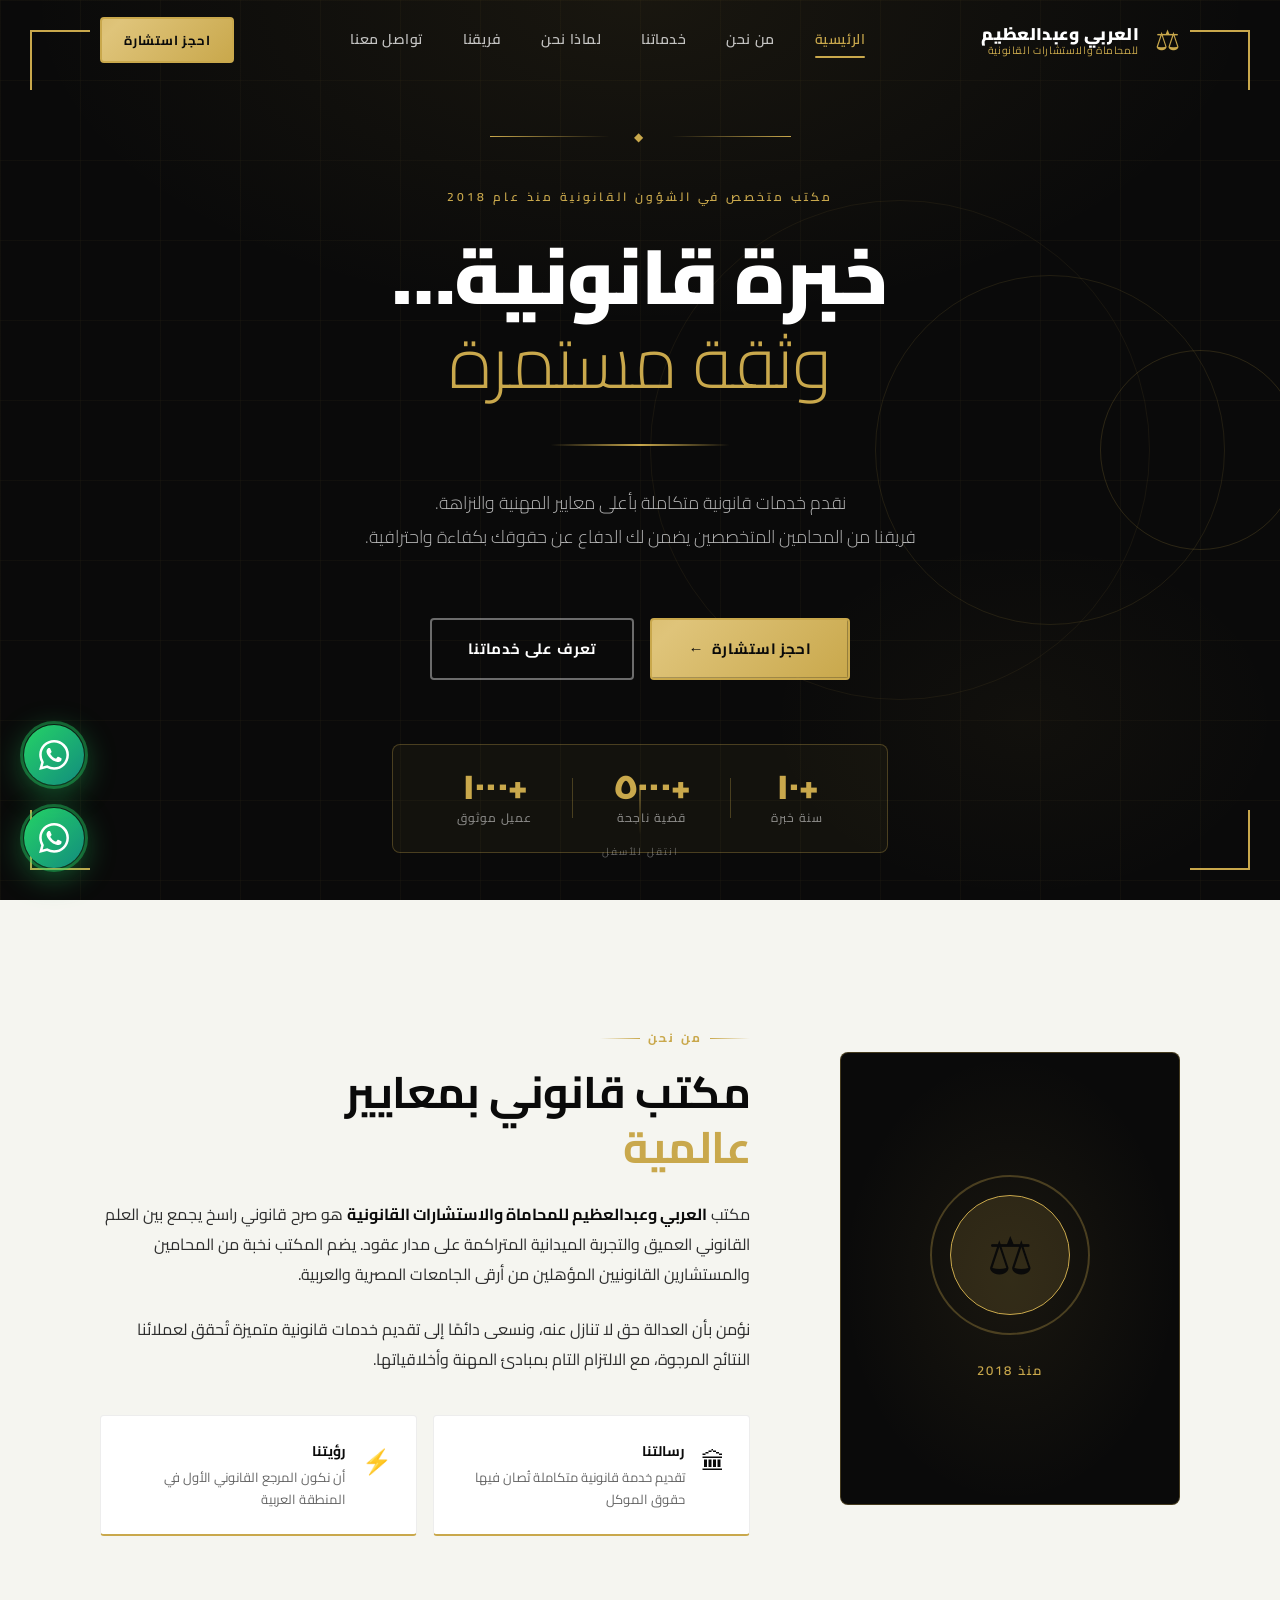
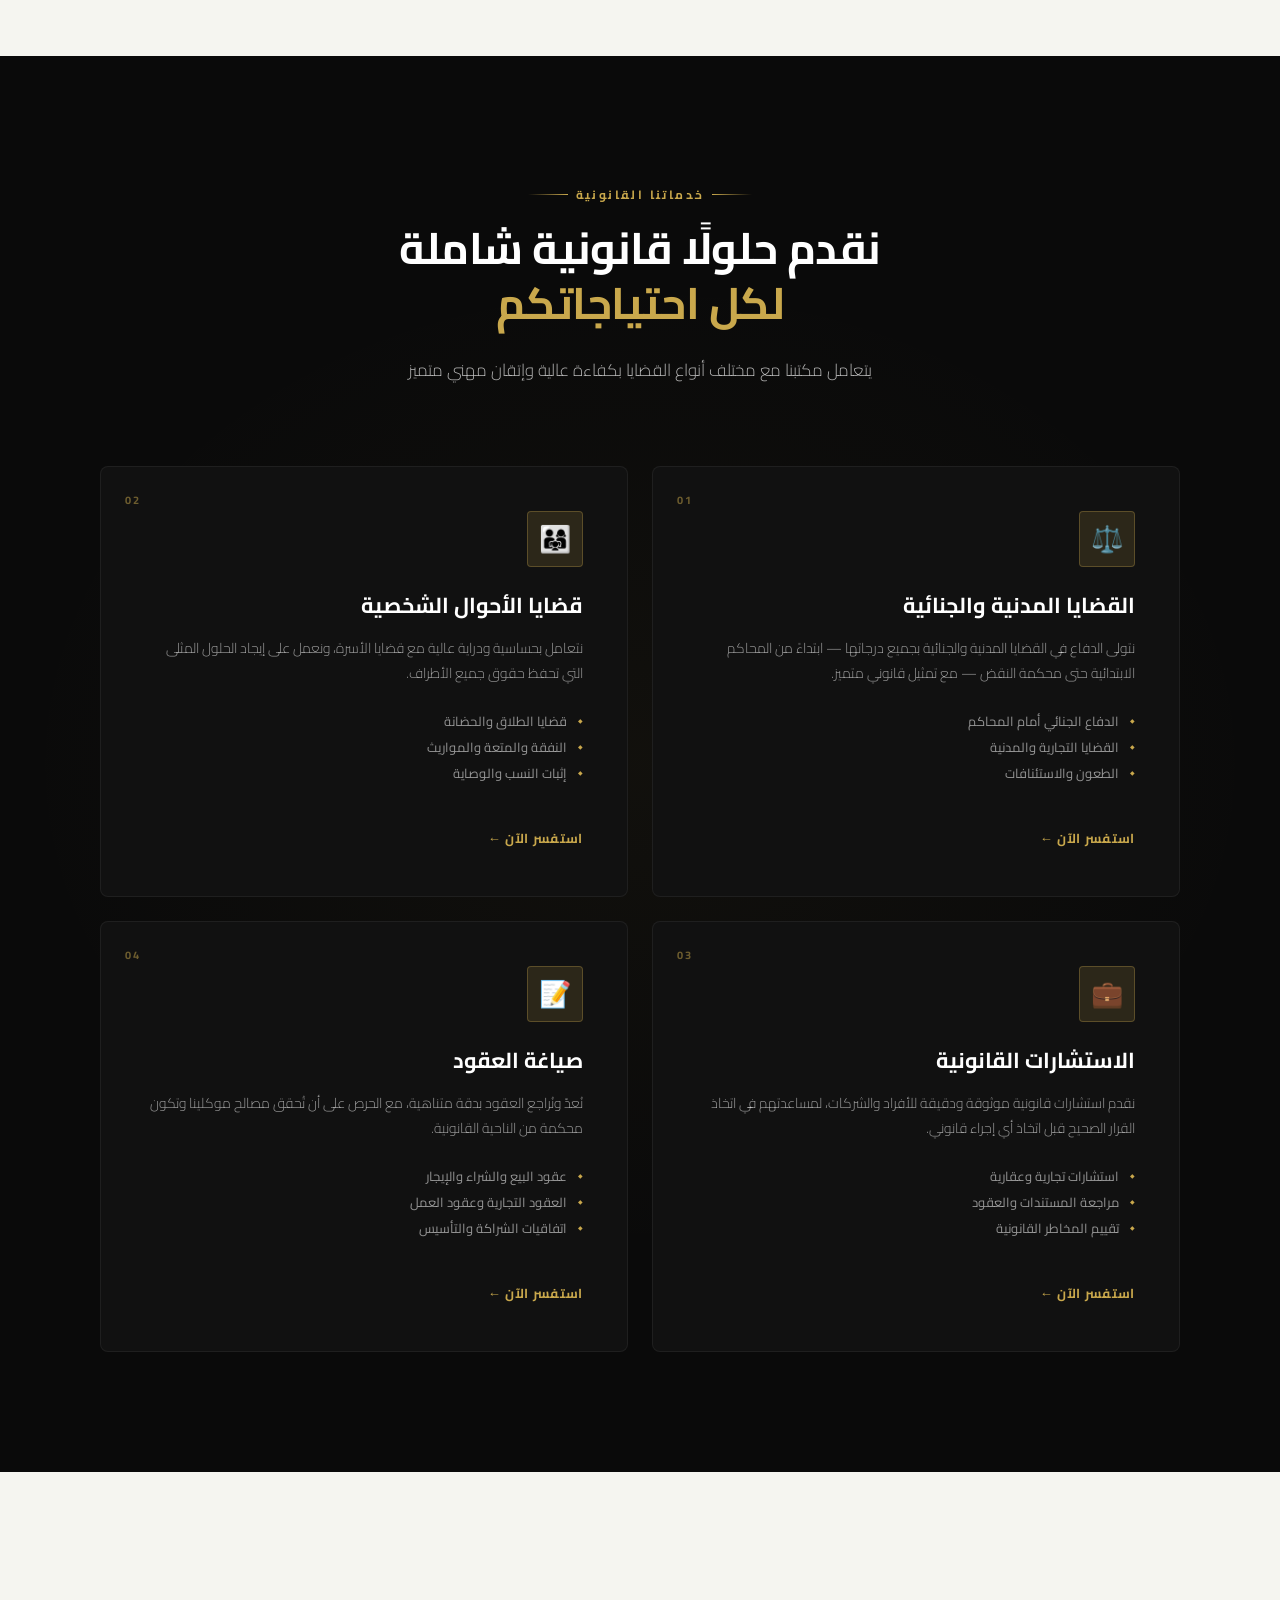
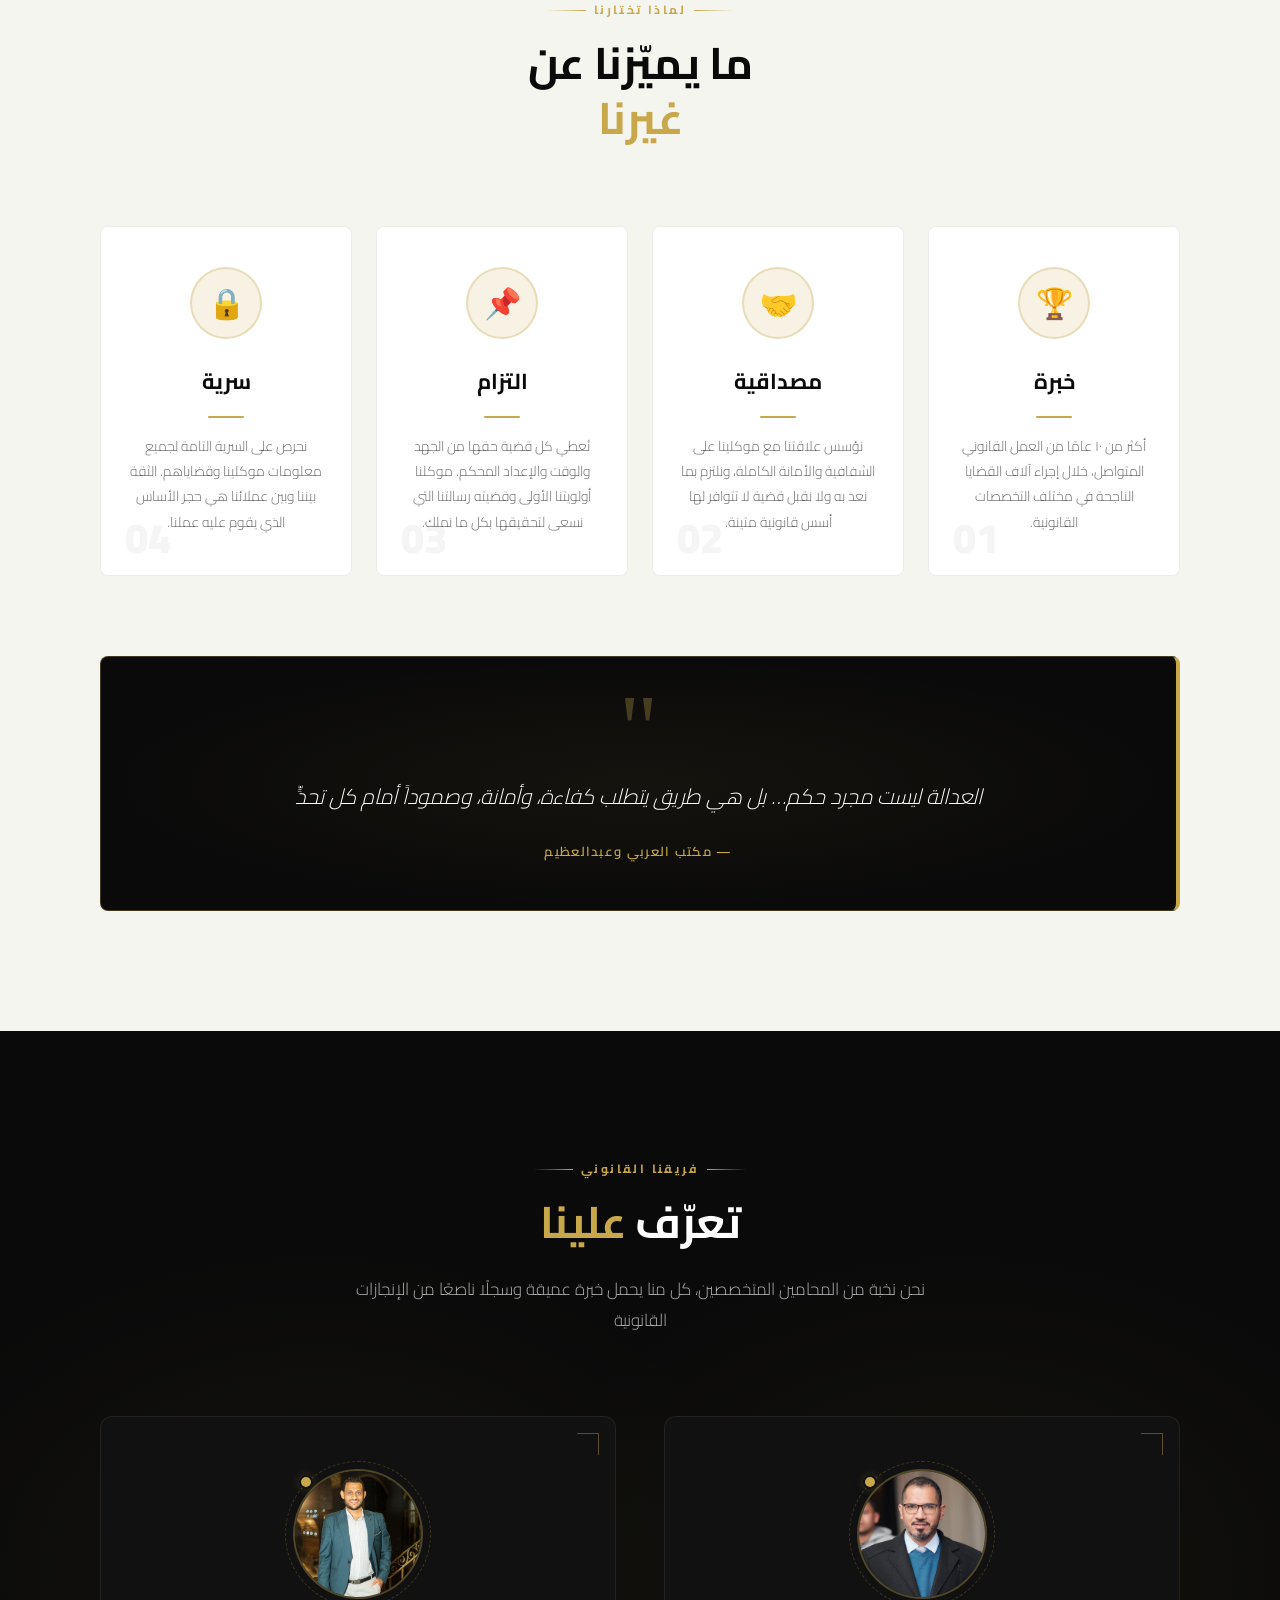
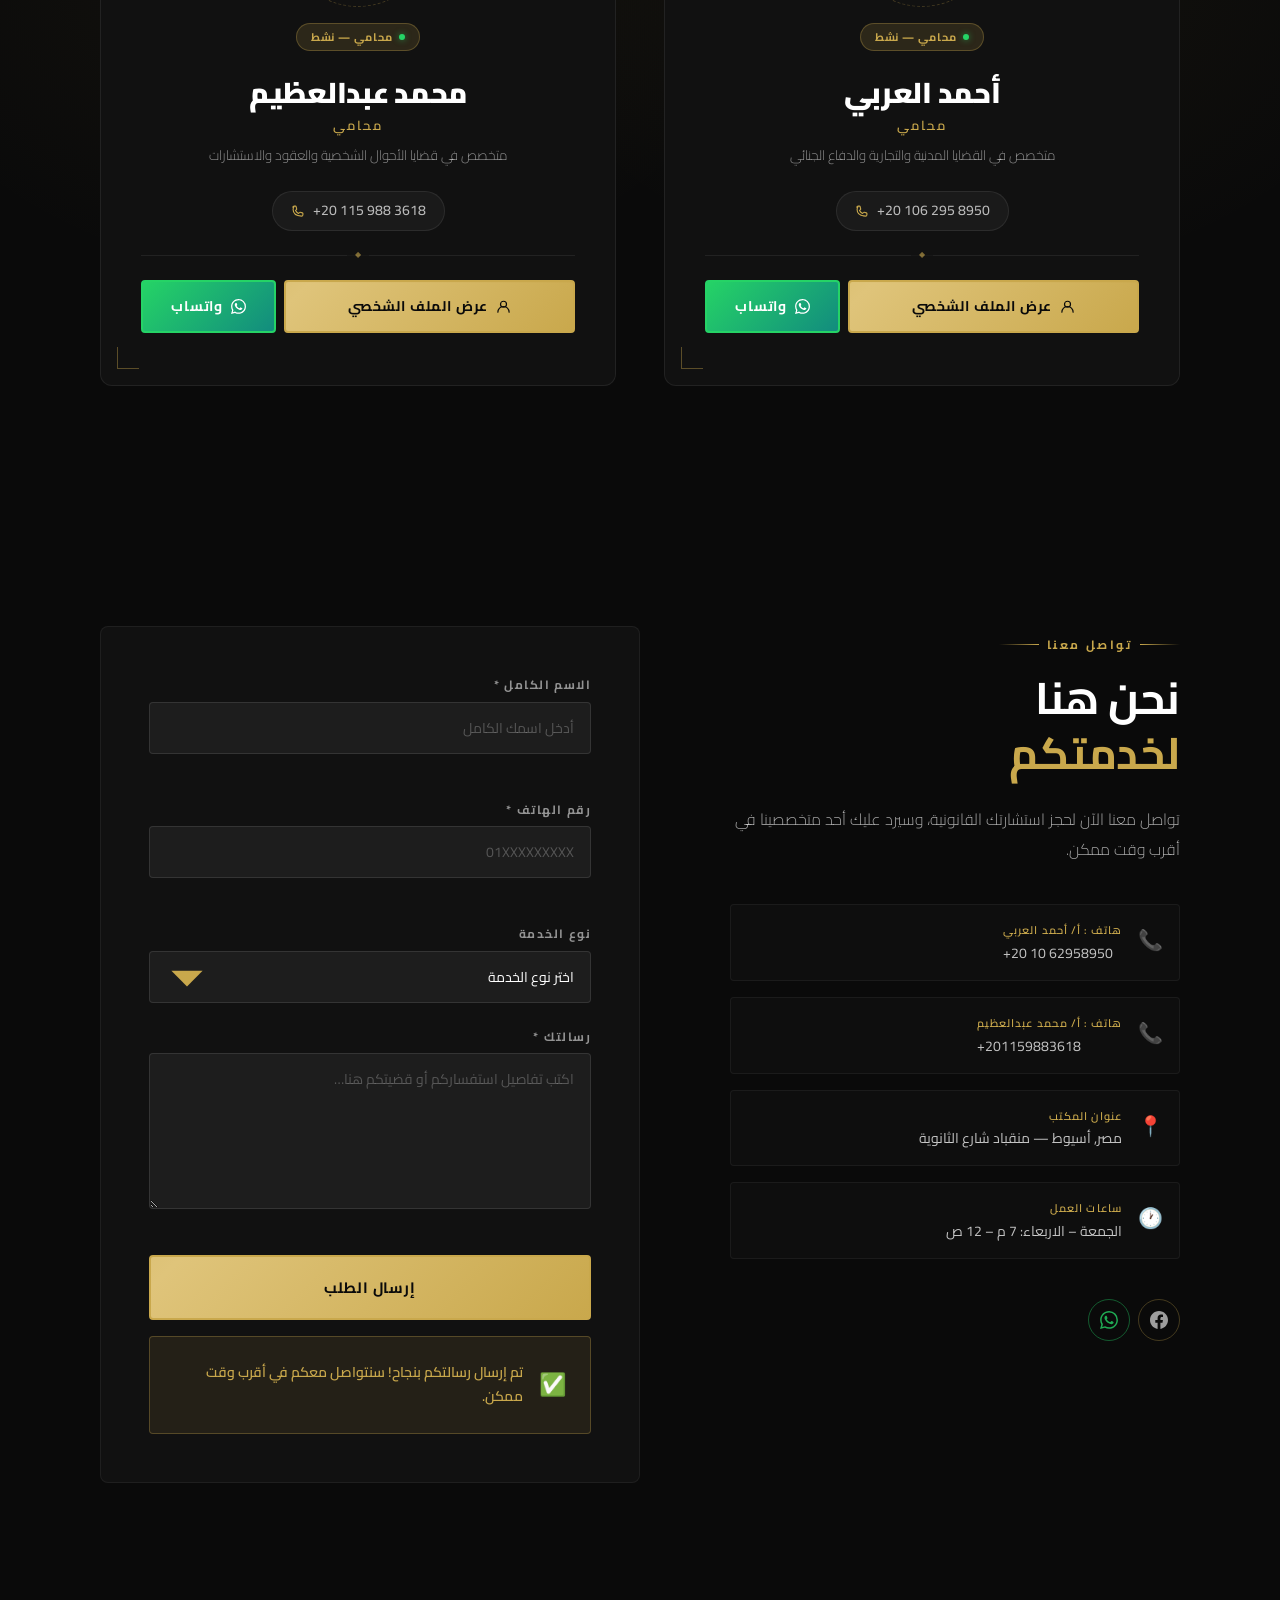
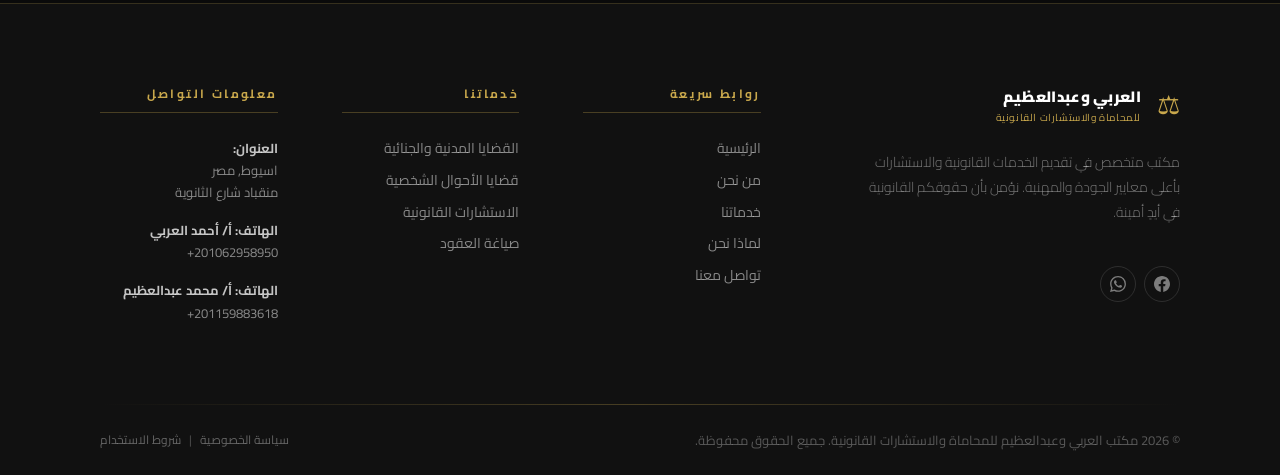
==== commit e05fa1e4: "update files" ====
--- a/index.html
+++ b/index.html
@@ -35,6 +35,7 @@
         <a href="#about"    class="nav-link">من نحن</a>
         <a href="#services" class="nav-link">خدماتنا</a>
         <a href="#why-us"   class="nav-link">لماذا نحن</a>
+        <a href="#lawyers"  class="nav-link">فريقنا</a>
         <a href="#contact"  class="nav-link">تواصل معنا</a>
       </nav>
 
@@ -390,6 +391,179 @@
 
     </div>
   </section>
+
+      <!-- LAWYERS SECTION   -->
+  <section class="lawyers-section section-pad" id="lawyers" aria-label="فريق المحامين">
+    <div class="container">
+
+      <!-- Section Header -->
+      <div class="section-header text-center fade-in">
+        <div class="section-tag tag-gold">فريقنا القانوني</div>
+        <h2 class="section-title light">
+          تعرّف  <span class="gold-text">علينا</span>
+        </h2>
+        <p class="section-desc light">
+         نحن نخبة من المحامين المتخصصين، كل منا يحمل خبرة عميقة وسجلًا ناصعًا من الإنجازات القانونية
+        </p>
+      </div>
+
+      <!-- Lawyers Grid: 2 cards side-by-side on desktop, stacked on mobile -->
+      <div class="lawyers-grid">
+
+        <!-- ═══ بطاقة المحامي الأول: أحمد العربي ═══ -->
+        <article class="lawyer-card fade-in" style="--delay:0ms" aria-label="بطاقة المحامي أحمد العربي">
+
+          <!-- Top gold accent bar -->
+          <div class="lawyer-card-accent" aria-hidden="true"></div>
+
+          <!-- Avatar area -->
+          <div class="lawyer-avatar-wrap">
+            <div class="lawyer-avatar" aria-label="صورة المحامي أحمد العربي">
+              <!-- Professional SVG silhouette placeholder -->
+              <!-- <svg viewBox="0 0 120 120" fill="none" xmlns="images/ahmed.jpeg" aria-hidden="true" role="img"> -->
+                <!-- Head circle -->
+                <!-- <circle cx="60" cy="42" r="28" fill="rgba(201,168,76,0.15)" stroke="rgba(201,168,76,0.45)" stroke-width="1.5"/> -->
+                <!-- Shoulders / torso arc -->
+                <!-- <path d="M10 118 C10 88 35 74 60 74 C85 74 110 88 110 118" fill="rgba(201,168,76,0.10)" stroke="rgba(201,168,76,0.35)" stroke-width="1.5"/> -->
+                <!-- Scales of justice emblem -->
+                <!-- <text x="60" y="50" text-anchor="middle" font-size="24" fill="rgba(201,168,76,0.85)" font-family="serif">⚖</text> -->
+              <!-- </svg> -->
+              <img class="img1" src="images/ahmed.jpeg" alt="أحمد العربي">
+            </div>
+            <!-- Decorative ring around avatar -->
+            <div class="avatar-ring" aria-hidden="true"></div>
+            <!-- Gold dot accent -->
+            <div class="avatar-dot" aria-hidden="true"></div>
+          </div>
+
+          <!-- Status badge -->
+          <div class="lawyer-badge" aria-label="الحالة: نشط">
+            <span class="badge-dot" aria-hidden="true"></span>
+            محامي — نشط
+          </div>
+
+          <!-- Lawyer information -->
+          <div class="lawyer-info">
+            <h3 class="lawyer-name">أحمد العربي</h3>
+            <p class="lawyer-title-role">محامي</p>
+            <p class="lawyer-speciality">متخصص في القضايا المدنية والتجارية والدفاع الجنائي</p>
+
+            <!-- Phone -->
+            <div class="lawyer-contact">
+              <a href="https://wa.me/+201062958950" class="lawyer-phone" aria-label="اتصال بأحمد العربي">
+                <span class="phone-icon" aria-hidden="true">
+                  <svg viewBox="0 0 20 20" fill="none" width="14" height="14" stroke="currentColor" stroke-width="1.6" stroke-linecap="round" stroke-linejoin="round">
+                    <path d="M2.6 4.6A2 2 0 0 1 4.6 3h1.8c.4 0 .8.3.9.7l.8 3.2a1 1 0 0 1-.3 1l-1.3 1.3a10 10 0 0 0 4.3 4.3l1.3-1.3a1 1 0 0 1 1-.3l3.2.8c.4.1.7.5.7.9v1.8a2 2 0 0 1-2 2C7 17 3 13 3 8c0-1.4.4-2.7 1-3.8a2 2 0 0 1-.4-.6z"/>
+                  </svg>
+                </span>
+                <span dir="ltr">+20 106 295 8950</span>
+              </a>
+            </div>
+          </div>
+
+          <!-- Horizontal divider with gold accent -->
+          <div class="lawyer-card-divider" aria-hidden="true">
+            <span class="divider-diamond" aria-hidden="true">◆</span>
+          </div>
+
+          <!-- Action buttons -->
+          <div class="lawyer-actions">
+            <!-- Profile page button -->
+            <a href="lawyer1.html" class="btn btn-gold btn-sm lawyer-profile-btn">
+              <svg viewBox="0 0 20 20" fill="none" width="15" height="15" stroke="currentColor" stroke-width="1.6" stroke-linecap="round" stroke-linejoin="round" aria-hidden="true">
+                <circle cx="10" cy="7" r="4"/><path d="M2.5 17.5a7.5 7.5 0 0 1 15 0"/>
+              </svg>
+              عرض الملف الشخصي
+            </a>
+            <!-- WhatsApp direct chat button -->
+            <a href="https://wa.me/201062958950?text=مرحبًا،%20أريد%20الاستفسار%20عن%20خدماتكم%20القانونية"
+               class="btn btn-wa btn-sm lawyer-wa-btn"
+               target="_blank"
+               rel="noopener noreferrer"
+               aria-label="واتساب مع أحمد العربي">
+              <svg viewBox="0 0 24 24" fill="currentColor" width="15" height="15" aria-hidden="true">
+                <path d="M17.472 14.382c-.297-.149-1.758-.867-2.03-.967-.273-.099-.471-.148-.67.15-.197.297-.767.966-.94 1.164-.173.199-.347.223-.644.075-.297-.15-1.255-.463-2.39-1.475-.883-.788-1.48-1.761-1.653-2.059-.173-.297-.018-.458.13-.606.134-.133.298-.347.446-.52.149-.174.198-.298.298-.497.099-.198.05-.371-.025-.52-.075-.149-.669-1.612-.916-2.207-.242-.579-.487-.5-.669-.51-.173-.008-.371-.01-.57-.01-.198 0-.52.074-.792.372-.272.297-1.04 1.016-1.04 2.479 0 1.462 1.065 2.875 1.213 3.074.149.198 2.096 3.2 5.077 4.487.709.306 1.262.489 1.694.625.712.227 1.36.195 1.871.118.571-.085 1.758-.719 2.006-1.413.248-.694.248-1.289.173-1.413-.074-.124-.272-.198-.57-.347m-5.421 7.403h-.004a9.87 9.87 0 0 1-5.031-1.378l-.361-.214-3.741.982.998-3.648-.235-.374a9.86 9.86 0 0 1-1.51-5.26c.001-5.45 4.436-9.884 9.888-9.884 2.64 0 5.122 1.03 6.988 2.898a9.825 9.825 0 0 1 2.893 6.994c-.003 5.45-4.437 9.884-9.885 9.884m8.413-18.297A11.815 11.815 0 0 0 12.05 0C5.495 0 .16 5.335.157 11.892c0 2.096.547 4.142 1.588 5.945L.057 24l6.305-1.654a11.882 11.882 0 0 0 5.683 1.448h.005c6.554 0 11.89-5.335 11.893-11.893a11.821 11.821 0 0 0-3.48-8.413Z"/>
+              </svg>
+              واتساب
+            </a>
+          </div>
+
+          <!-- Decorative corner ornaments -->
+          <span class="card-corner card-corner-tl" aria-hidden="true"></span>
+          <span class="card-corner card-corner-br" aria-hidden="true"></span>
+        </article>
+
+
+        <!-- ═══ بطاقة المحامي الثاني: محمد عبدالعظيم ═══ -->
+        <article class="lawyer-card fade-in" style="--delay:150ms" aria-label="بطاقة المحامي محمد عبدالعظيم">
+
+          <div class="lawyer-card-accent" aria-hidden="true"></div>
+
+          <div class="lawyer-avatar-wrap">
+            <div class="lawyer-avatar" aria-label="صورة المحامي محمد عبدالعظيم">
+              <!-- <svg viewBox="0 0 120 120" fill="none" xmlns="http://www.w3.org/2000/svg" aria-hidden="true" role="img">
+                <circle cx="60" cy="42" r="28" fill="rgba(201,168,76,0.15)" stroke="rgba(201,168,76,0.45)" stroke-width="1.5"/>
+                <path d="M10 118 C10 88 35 74 60 74 C85 74 110 88 110 118" fill="rgba(201,168,76,0.10)" stroke="rgba(201,168,76,0.35)" stroke-width="1.5"/>
+                <text x="60" y="50" text-anchor="middle" font-size="24" fill="rgba(201,168,76,0.85)" font-family="serif">⚖</text>
+              </svg> -->
+              <img src="images/mohamed.jpeg" alt="محمد عبدالعظيم">
+            </div>
+            <div class="avatar-ring" aria-hidden="true"></div>
+            <div class="avatar-dot" aria-hidden="true"></div>
+          </div>
+
+          <div class="lawyer-badge" aria-label="الحالة: نشط">
+            <span class="badge-dot" aria-hidden="true"></span>
+            محامي — نشط
+          </div>
+
+          <div class="lawyer-info">
+            <h3 class="lawyer-name">محمد عبدالعظيم</h3>
+            <p class="lawyer-title-role">محامي</p>
+            <p class="lawyer-speciality">متخصص في قضايا الأحوال الشخصية والعقود والاستشارات</p>
+            <div class="lawyer-contact">
+              <a href="https://wa.me/+201159883618" class="lawyer-phone" aria-label="اتصال بمحمد عبدالعظيم">
+                <span class="phone-icon" aria-hidden="true">
+                  <svg viewBox="0 0 20 20" fill="none" width="14" height="14" stroke="currentColor" stroke-width="1.6" stroke-linecap="round" stroke-linejoin="round">
+                    <path d="M2.6 4.6A2 2 0 0 1 4.6 3h1.8c.4 0 .8.3.9.7l.8 3.2a1 1 0 0 1-.3 1l-1.3 1.3a10 10 0 0 0 4.3 4.3l1.3-1.3a1 1 0 0 1 1-.3l3.2.8c.4.1.7.5.7.9v1.8a2 2 0 0 1-2 2C7 17 3 13 3 8c0-1.4.4-2.7 1-3.8a2 2 0 0 1-.4-.6z"/>
+                  </svg>
+                </span>
+                <span dir="ltr">+20 115 988 3618</span>
+              </a>
+            </div>
+          </div>
+
+          <div class="lawyer-card-divider" aria-hidden="true">
+            <span class="divider-diamond" aria-hidden="true">◆</span>
+          </div>
+
+          <div class="lawyer-actions">
+            <a href="lawyer2.html" class="btn btn-gold btn-sm lawyer-profile-btn">
+              <svg viewBox="0 0 20 20" fill="none" width="15" height="15" stroke="currentColor" stroke-width="1.6" stroke-linecap="round" stroke-linejoin="round" aria-hidden="true">
+                <circle cx="10" cy="7" r="4"/><path d="M2.5 17.5a7.5 7.5 0 0 1 15 0"/>
+              </svg>
+              عرض الملف الشخصي
+            </a>
+            <a href="https://wa.me/201159883618?text=مرحبًا،%20أريد%20الاستفسار%20عن%20خدماتكم%20القانونية"
+               class="btn btn-wa btn-sm lawyer-wa-btn"
+               target="_blank"
+               rel="noopener noreferrer"
+               aria-label="واتساب مع محمد عبدالعظيم">
+              <svg viewBox="0 0 24 24" fill="currentColor" width="15" height="15" aria-hidden="true">
+                <path d="M17.472 14.382c-.297-.149-1.758-.867-2.03-.967-.273-.099-.471-.148-.67.15-.197.297-.767.966-.94 1.164-.173.199-.347.223-.644.075-.297-.15-1.255-.463-2.39-1.475-.883-.788-1.48-1.761-1.653-2.059-.173-.297-.018-.458.13-.606.134-.133.298-.347.446-.52.149-.174.198-.298.298-.497.099-.198.05-.371-.025-.52-.075-.149-.669-1.612-.916-2.207-.242-.579-.487-.5-.669-.51-.173-.008-.371-.01-.57-.01-.198 0-.52.074-.792.372-.272.297-1.04 1.016-1.04 2.479 0 1.462 1.065 2.875 1.213 3.074.149.198 2.096 3.2 5.077 4.487.709.306 1.262.489 1.694.625.712.227 1.36.195 1.871.118.571-.085 1.758-.719 2.006-1.413.248-.694.248-1.289.173-1.413-.074-.124-.272-.198-.57-.347m-5.421 7.403h-.004a9.87 9.87 0 0 1-5.031-1.378l-.361-.214-3.741.982.998-3.648-.235-.374a9.86 9.86 0 0 1-1.51-5.26c.001-5.45 4.436-9.884 9.888-9.884 2.64 0 5.122 1.03 6.988 2.898a9.825 9.825 0 0 1 2.893 6.994c-.003 5.45-4.437 9.884-9.885 9.884m8.413-18.297A11.815 11.815 0 0 0 12.05 0C5.495 0 .16 5.335.157 11.892c0 2.096.547 4.142 1.588 5.945L.057 24l6.305-1.654a11.882 11.882 0 0 0 5.683 1.448h.005c6.554 0 11.89-5.335 11.893-11.893a11.821 11.821 0 0 0-3.48-8.413Z"/>
+              </svg>
+              واتساب
+            </a>
+          </div>
+
+          <span class="card-corner card-corner-tl" aria-hidden="true"></span>
+          <span class="card-corner card-corner-br" aria-hidden="true"></span>
+        </article>
+
+      </div><!-- /lawyers-grid -->
+    </div>
+  </section>
+  <!-- ══ END LAWYERS SECTION ══ -->
 
 
   <!-- CONTACT SECTION -->
@@ -661,8 +835,8 @@
     <svg viewBox="0 0 24 24" fill="currentColor" class="wa-icon" aria-hidden="true">
       <path d="M17.472 14.382c-.297-.149-1.758-.867-2.03-.967-.273-.099-.471-.148-.67.15-.197.297-.767.966-.94 1.164-.173.199-.347.223-.644.075-.297-.15-1.255-.463-2.39-1.475-.883-.788-1.48-1.761-1.653-2.059-.173-.297-.018-.458.13-.606.134-.133.298-.347.446-.52.149-.174.198-.298.298-.497.099-.198.05-.371-.025-.52-.075-.149-.669-1.612-.916-2.207-.242-.579-.487-.5-.669-.51-.173-.008-.371-.01-.57-.01-.198 0-.52.074-.792.372-.272.297-1.04 1.016-1.04 2.479 0 1.462 1.065 2.875 1.213 3.074.149.198 2.096 3.2 5.077 4.487.709.306 1.262.489 1.694.625.712.227 1.36.195 1.871.118.571-.085 1.758-.719 2.006-1.413.248-.694.248-1.289.173-1.413-.074-.124-.272-.198-.57-.347m-5.421 7.403h-.004a9.87 9.87 0 01-5.031-1.378l-.361-.214-3.741.982.998-3.648-.235-.374a9.86 9.86 0 01-1.51-5.26c.001-5.45 4.436-9.884 9.888-9.884 2.64 0 5.122 1.03 6.988 2.898a9.825 9.825 0 012.893 6.994c-.003 5.45-4.437 9.884-9.885 9.884m8.413-18.297A11.815 11.815 0 0012.05 0C5.495 0 .16 5.335.157 11.892c0 2.096.547 4.142 1.588 5.945L.057 24l6.305-1.654a11.882 11.882 0 005.683 1.448h.005c6.554 0 11.89-5.335 11.893-11.893a11.821 11.821 0 00-3.48-8.413Z"/>
     </svg>
-    <span class="wa-tooltip">تواصل عبر واتساب / العربي</span>
-    <span class="wa-pulse" aria-hidden="true"></span>
+    <span class="wa-tooltip1">تواصل عبر واتساب / العربي</span>
+    <span class="wa-pulse1" aria-hidden="true"></span>
   </a>
   <a 
     href="https://wa.me/201159883618?text=مرحبًا،%20أريد%20الاستفسار%20عن%20خدماتكم%20القانونية"
@@ -676,8 +850,8 @@
     <svg viewBox="0 0 24 24" fill="currentColor" class="wa-icon" aria-hidden="true">
       <path d="M17.472 14.382c-.297-.149-1.758-.867-2.03-.967-.273-.099-.471-.148-.67.15-.197.297-.767.966-.94 1.164-.173.199-.347.223-.644.075-.297-.15-1.255-.463-2.39-1.475-.883-.788-1.48-1.761-1.653-2.059-.173-.297-.018-.458.13-.606.134-.133.298-.347.446-.52.149-.174.198-.298.298-.497.099-.198.05-.371-.025-.52-.075-.149-.669-1.612-.916-2.207-.242-.579-.487-.5-.669-.51-.173-.008-.371-.01-.57-.01-.198 0-.52.074-.792.372-.272.297-1.04 1.016-1.04 2.479 0 1.462 1.065 2.875 1.213 3.074.149.198 2.096 3.2 5.077 4.487.709.306 1.262.489 1.694.625.712.227 1.36.195 1.871.118.571-.085 1.758-.719 2.006-1.413.248-.694.248-1.289.173-1.413-.074-.124-.272-.198-.57-.347m-5.421 7.403h-.004a9.87 9.87 0 01-5.031-1.378l-.361-.214-3.741.982.998-3.648-.235-.374a9.86 9.86 0 01-1.51-5.26c.001-5.45 4.436-9.884 9.888-9.884 2.64 0 5.122 1.03 6.988 2.898a9.825 9.825 0 012.893 6.994c-.003 5.45-4.437 9.884-9.885 9.884m8.413-18.297A11.815 11.815 0 0012.05 0C5.495 0 .16 5.335.157 11.892c0 2.096.547 4.142 1.588 5.945L.057 24l6.305-1.654a11.882 11.882 0 005.683 1.448h.005c6.554 0 11.89-5.335 11.893-11.893a11.821 11.821 0 00-3.48-8.413Z"/>
     </svg>
-    <span class="wa-tooltip">تواصل عبر واتساب / عبدالعظيم</span>
-    <span class="wa-pulse" aria-hidden="true"></span>
+    <span class="wa-tooltip2">تواصل عبر واتساب / عبدالعظيم</span>
+    <span class="wa-pulse2" aria-hidden="true"></span>
   </a>
 
 
--- a/css/style.css
+++ b/css/style.css
@@ -25,8 +25,14 @@
   --gold-border:  rgba(201, 168, 76, 0.3);
   --gold-glow:    rgba(201, 168, 76, 0.25);
 
+    --wa-green:    #25d366;
+  --wa-dark:     #128c7e;
+
   /* Typography */
   --font:         'Cairo', 'Segoe UI', Tahoma, sans-serif;
+
+  --sp-xs:  4px;   --sp-sm: 8px;    --sp-md: 16px;
+  --sp-lg:  24px;  --sp-xl: 40px;   --sp-2xl: 64px;  --sp-3xl: 96px;
 
   /* Spacing */
   --sp-xs:  4px;
@@ -1054,6 +1060,289 @@
   font-style: normal;
 }
 
+/* Section background — dark like services, for visual contrast variety */
+.lawyers-section {
+  background-color: var(--black);
+  position: relative;
+  overflow: hidden;
+}
+
+/* Subtle radial ambient light */
+.lawyers-section::before {
+  content: '';
+  position: absolute;
+  inset: 0;
+  background:
+    radial-gradient(ellipse 60% 50% at 25% 50%, rgba(201,168,76,0.05) 0%, transparent 60%),
+    radial-gradient(ellipse 60% 50% at 75% 50%, rgba(201,168,76,0.05) 0%, transparent 60%);
+  pointer-events: none;
+  z-index: 0;
+}
+
+/* Grid: two equal columns side-by-side; stacks on mobile */
+.lawyers-grid {
+  display: grid;
+  grid-template-columns: repeat(2, 1fr);
+  gap: clamp(24px, 4vw, 48px);
+  position: relative;
+  z-index: 1;
+}
+
+/* ── Lawyer Card ── */
+.lawyer-card {
+  background: var(--black-soft);
+  border: 1px solid rgba(255,255,255,0.07);
+  border-radius: var(--radius-lg);
+  padding: clamp(32px, 5vw, 52px) clamp(24px, 4vw, 40px);
+  display: flex;
+  flex-direction: column;
+  align-items: center;
+  text-align: center;
+  position: relative;
+  overflow: hidden;
+  transition:
+    border-color var(--t-base),
+    box-shadow    var(--t-base),
+    transform     var(--t-base);
+}
+
+/* Hover state */
+.lawyer-card:hover {
+  border-color: var(--gold-border);
+  box-shadow: 0 0 0 1px var(--gold-border), 0 24px 64px rgba(0,0,0,0.5), var(--shadow-gold);
+  transform: translateY(-10px);
+}
+
+/* Gold accent bar animates in from left on hover */
+.lawyer-card-accent {
+  position: absolute;
+  top: 0; left: 0; right: 0;
+  height: 3px;
+  background: linear-gradient(to right, var(--gold-dark), var(--gold), var(--gold-light), var(--gold));
+  transform: scaleX(0);
+  transform-origin: right;
+  transition: transform var(--t-slow) var(--ease);
+}
+.lawyer-card:hover .lawyer-card-accent {
+  transform: scaleX(1);
+  transform-origin: left;
+}
+
+/* Corner ornaments (small gold L-shapes) */
+.card-corner {
+  position: absolute;
+  width: 22px; height: 22px;
+  pointer-events: none;
+  transition: opacity var(--t-base);
+  opacity: 0.4;
+}
+.card-corner-tl {
+  top: 16px; right: 16px;
+  border-top: 1.5px solid var(--gold);
+  border-right: 1.5px solid var(--gold);
+}
+.card-corner-br {
+  bottom: 16px; left: 16px;
+  border-bottom: 1.5px solid var(--gold);
+  border-left: 1.5px solid var(--gold);
+}
+.lawyer-card:hover .card-corner { opacity: 1; }
+
+/* ── Avatar ── */
+.lawyer-avatar-wrap {
+  position: relative;
+  width: 130px;
+  height: 130px;
+  margin-bottom: var(--sp-lg);
+  flex-shrink: 0;
+}
+
+.lawyer-avatar {
+  width: 130px;
+  height: 130px;
+  border-radius: 50%;
+  background: var(--black-mid);
+  border: 2px solid var(--gold-border);
+  display: flex;
+  align-items: center;
+  justify-content: center;
+  overflow: hidden;
+  transition: border-color var(--t-base), box-shadow var(--t-base);
+}
+.lawyer-avatar svg { width: 100%; height: 100%; }
+.lawyer-card:hover .lawyer-avatar {
+  border-color: var(--gold);
+  box-shadow: 0 0 0 4px var(--gold-dim);
+}
+
+/* Rotating decorative ring around avatar */
+.avatar-ring {
+  position: absolute;
+  inset: -8px;
+  border-radius: 50%;
+  border: 1px dashed rgba(201,168,76,0.25);
+  animation: avatarSpin 20s linear infinite;
+  pointer-events: none;
+}
+@keyframes avatarSpin { to { transform: rotate(360deg); } }
+.lawyer-card:hover .avatar-ring { border-color: rgba(201,168,76,0.5); }
+
+/* Gold dot at top-right of avatar */
+.avatar-dot {
+  position: absolute;
+  top: 6px;
+  left: 6px;
+  width: 14px;
+  height: 14px;
+  border-radius: 50%;
+  background: var(--gold);
+  border: 2px solid var(--black-soft);
+  box-shadow: 0 0 8px var(--gold-glow);
+}
+
+/* ── Status badge ── */
+.lawyer-badge {
+  display: inline-flex;
+  align-items: center;
+  gap: 6px;
+  background: var(--gold-dim);
+  border: 1px solid var(--gold-border);
+  border-radius: 99px;
+  padding: 4px 14px;
+  font-size: 11px;
+  font-weight: 700;
+  letter-spacing: 0.08em;
+  color: var(--gold);
+  margin-bottom: var(--sp-lg);
+}
+.badge-dot {
+  width: 6px; height: 6px;
+  border-radius: 50%;
+  background: var(--wa-green);
+  box-shadow: 0 0 6px rgba(37,211,102,0.6);
+  animation: badgePulse 2s ease-in-out infinite;
+  flex-shrink: 0;
+}
+@keyframes badgePulse { 0%,100%{opacity:1} 50%{opacity:0.4} }
+
+/* ── Lawyer info text ── */
+.lawyer-info {
+  width: 100%;
+  margin-bottom: var(--sp-lg);
+}
+
+.lawyer-name {
+  font-family: var(--font);
+  font-size: clamp(1.4rem, 2.5vw, 1.8rem);
+  font-weight: 900;
+  color: var(--white);
+  letter-spacing: -0.01em;
+  line-height: 1.2;
+  margin-bottom: 4px;
+  transition: color var(--t-fast);
+}
+.lawyer-card:hover .lawyer-name { color: var(--gold-light); }
+
+.lawyer-title-role {
+  font-size: 13px;
+  font-weight: 600;
+  letter-spacing: 0.15em;
+  text-transform: uppercase;
+  color: var(--gold);
+  margin-bottom: var(--sp-sm);
+}
+
+.lawyer-speciality {
+  font-size: 13.5px;
+  font-weight: 300;
+  color: rgba(255,255,255,0.55);
+  line-height: 1.7;
+  margin-bottom: var(--sp-lg);
+}
+
+/* Phone link */
+.lawyer-contact { display: flex; justify-content: center; }
+.lawyer-phone {
+  display: inline-flex;
+  align-items: center;
+  gap: 8px;
+  font-size: 14px;
+  font-weight: 500;
+  color: rgba(255,255,255,0.7);
+  background: rgba(255,255,255,0.04);
+  border: 1px solid rgba(255,255,255,0.08);
+  border-radius: 99px;
+  padding: 7px 18px;
+  transition: all var(--t-base);
+  direction: ltr;
+}
+.lawyer-phone:hover {
+  color: var(--gold);
+  border-color: var(--gold-border);
+  background: var(--gold-dim);
+  transform: translateY(-2px);
+}
+.phone-icon {
+  display: flex;
+  align-items: center;
+  color: var(--gold);
+  flex-shrink: 0;
+}
+
+/* ── Card divider ── */
+.lawyer-card-divider {
+  width: 100%;
+  height: 1px;
+  background: rgba(255,255,255,0.07);
+  position: relative;
+  display: flex;
+  align-items: center;
+  justify-content: center;
+  margin-bottom: var(--sp-lg);
+}
+.divider-diamond {
+  font-size: 8px;
+  color: var(--gold);
+  background: var(--black-soft);
+  padding: 0 8px;
+  opacity: 0.6;
+  position: relative;
+  z-index: 1;
+}
+
+/* ── Action buttons ── */
+.lawyer-actions {
+  display: flex;
+  gap: var(--sp-sm);
+  width: 100%;
+  justify-content: center;
+  flex-wrap: wrap;
+}
+
+.lawyer-profile-btn {
+  flex: 1;
+  min-width: 160px;
+}
+
+.lawyer-wa-btn {
+  flex-shrink: 0;
+}
+.btn-wa {
+  background: linear-gradient(135deg, var(--wa-green), var(--wa-dark));
+    color: var(--white);
+    border-color: var(--wa-green);
+}
+.btn-wa:hover {
+    box-shadow: 0 6px 24px rgba(37, 211, 102, 0.4);
+    transform: translateY(-2px);
+}
+.img1 {
+    top: 40px;
+    position: relative;
+}
+/* .img-ahmed {
+  position: relative;
+} */
 /* ──────────────────────────────────────────
    CONTACT SECTION
 ────────────────────────────────────────── */
@@ -1110,6 +1399,97 @@
   font-size: 14px;
   color: rgba(255,255,255,0.75);
   line-height: 1.5;
+}
+/* ─── Lawyer Profile Page ─── */
+.profile-hero { background:var(--black); padding-top:calc(var(--nav-h) + 60px); padding-bottom:60px; position:relative; overflow:hidden; }
+.profile-hero::before { content:''; position:absolute; inset:0; background:radial-gradient(ellipse 70% 60% at 50% 0%,rgba(201,168,76,0.08) 0%,transparent 60%); pointer-events:none; }
+.profile-hero-inner { display:grid; grid-template-columns:auto 1fr; gap:clamp(32px,5vw,64px); align-items:center; position:relative; z-index:1; }
+.profile-avatar-large { position:relative; flex-shrink:0; }
+.profile-avatar-img { width:180px; height:180px; border-radius:50%; background:var(--black-mid); border:3px solid var(--gold); box-shadow:0 0 0 8px var(--gold-dim),var(--shadow-gold); display:flex; align-items:center; justify-content:center; overflow:hidden; }
+.profile-avatar-img svg { width:100%; height:100%; }
+.profile-avatar-ring { position:absolute; inset:-12px; border-radius:50%; border:1px dashed rgba(201,168,76,0.3); animation:avatarSpin 20s linear infinite; }
+.profile-back-link { display:inline-flex; align-items:center; gap:6px; font-size:13px; font-weight:600; color:var(--gold); margin-bottom:var(--sp-lg); transition:gap var(--t-base); }
+.profile-back-link:hover { gap:10px; }
+.profile-name { font-family:var(--font); font-size:clamp(2rem,4vw,3.2rem); font-weight:900; color:var(--white); line-height:1.1; margin-bottom:var(--sp-sm); }
+.profile-title-tag { display:inline-flex; align-items:center; gap:8px; background:var(--gold-dim); border:1px solid var(--gold-border); border-radius:99px; padding:5px 16px; font-size:12px; font-weight:700; letter-spacing:0.1em; text-transform:uppercase; color:var(--gold); margin-bottom:var(--sp-lg); }
+.profile-hero-actions { display:flex; gap:var(--sp-md); flex-wrap:wrap; }
+.profile-body { padding-block:clamp(48px,8vw,80px); background:var(--off-white); }
+.profile-grid { display:grid; grid-template-columns:280px 1fr; gap:clamp(28px,5vw,56px); align-items:start; }
+.profile-sidebar {}
+.profile-info-card { background:var(--white); border:1px solid rgba(0,0,0,0.07); border-radius:var(--radius-md); padding:var(--sp-xl); margin-bottom:var(--sp-lg); box-shadow:var(--shadow-card); }
+.profile-info-card-title { font-size:11px; font-weight:700; letter-spacing:0.15em; text-transform:uppercase; color:var(--gold); margin-bottom:var(--sp-lg); padding-bottom:var(--sp-sm); border-bottom:1px solid rgba(201,168,76,0.2); }
+.profile-info-row { display:flex; flex-direction:column; gap:4px; padding:var(--sp-sm) 0; border-bottom:1px solid rgba(0,0,0,0.05); }
+.profile-info-row:last-child { border-bottom:none; }
+.profile-info-label { font-size:11px; font-weight:600; letter-spacing:0.08em; text-transform:uppercase; color:var(--mid-gray); }
+.profile-info-value { font-size:14px; font-weight:500; color:var(--black); }
+.profile-info-value a { color:var(--black); transition:color var(--t-fast); }
+.profile-info-value a:hover { color:var(--gold-dark); }
+.profile-main {}
+.profile-section { margin-bottom:var(--sp-2xl); }
+.profile-section-title { font-family:var(--font); font-size:clamp(1.3rem,2.5vw,1.75rem); font-weight:700; color:var(--black); margin-bottom:var(--sp-lg); padding-bottom:var(--sp-md); border-bottom:2px solid var(--gold); display:flex; align-items:center; gap:var(--sp-sm); }
+.profile-section-title .section-icon { font-size:20px; }
+.profile-bio { font-size:15.5px; font-weight:300; line-height:1.9; color:var(--charcoal); }
+.expertise-grid { display:grid; grid-template-columns:repeat(2,1fr); gap:var(--sp-md); }
+.expertise-item { background:var(--white); border:1px solid rgba(0,0,0,0.07); border-right:3px solid var(--gold); border-radius:var(--radius); padding:var(--sp-md) var(--sp-lg); font-size:14px; font-weight:500; color:var(--charcoal); transition:all var(--t-base); }
+.expertise-item:hover { border-right-color:var(--gold-dark); background:var(--gold-dim); transform:translateX(-4px); }
+.achievements-list { display:flex; flex-direction:column; gap:var(--sp-md); }
+.achievement-item { display:flex; align-items:flex-start; gap:var(--sp-md); background:var(--white); border:1px solid rgba(0,0,0,0.07); border-radius:var(--radius-md); padding:var(--sp-lg); transition:box-shadow var(--t-base),transform var(--t-base); }
+.achievement-item:hover { box-shadow:var(--shadow-card); transform:translateY(-3px); }
+.achievement-icon { font-size:24px; flex-shrink:0; }
+.achievement-title { font-size:14px; font-weight:700; color:var(--black); margin-bottom:3px; }
+.achievement-desc { font-size:13px; color:var(--mid-gray); line-height:1.6; }
+.profile-cta-card { background:var(--black); border-radius:var(--radius-lg); padding:var(--sp-2xl); text-align:center; border:1px solid var(--gold-border); }
+.profile-cta-title { font-family:var(--font); font-size:clamp(1.3rem,2.5vw,2rem); font-weight:700; color:var(--white); margin-bottom:var(--sp-md); }
+.profile-cta-desc { font-size:15px; font-weight:300; color:rgba(255,255,255,0.65); max-width:480px; margin:0 auto var(--sp-xl); line-height:1.8; }
+.profile-cta-actions { display:flex; gap:var(--sp-md); justify-content:center; flex-wrap:wrap; }
+
+/* ─── Responsive ─── */
+@media (max-width:1100px) {
+  .pillars-grid { grid-template-columns:repeat(2,1fr); }
+  .footer-top { grid-template-columns:1fr 1fr; }
+}
+
+@media (max-width:900px) {
+  .nav-links,.nav-cta { display:none; }
+  .hamburger { display:flex; }
+  .about-grid { grid-template-columns:1fr; }
+  .about-visual { display:none; }
+  .contact-grid { grid-template-columns:1fr; }
+  .lawyers-grid { grid-template-columns:1fr; max-width:480px; margin-inline:auto; }
+  .profile-hero-inner { grid-template-columns:1fr; text-align:center; }
+  .profile-avatar-large { margin-inline:auto; }
+  .profile-grid { grid-template-columns:1fr; }
+  .profile-hero-actions { justify-content:center; }
+}
+
+@media (max-width:680px) {
+  .hero-stats { flex-direction:column; align-items:center; gap:var(--sp-lg); }
+  .stat-divider { width:80px; height:1px; }
+  .services-grid { grid-template-columns:1fr; }
+  .pillars-grid { grid-template-columns:1fr; }
+  .values-grid { grid-template-columns:1fr; }
+  .corner { display:none; }
+  .hero-bg-ornament { display:none; }
+  .footer-top { grid-template-columns:1fr; }
+  .footer-bottom-content { flex-direction:column; text-align:center; }
+  .hero-actions { flex-direction:column; align-items:center; }
+  .hero-actions .btn { width:100%; max-width:300px; }
+  .lawyer-actions { flex-direction:column; }
+  .lawyer-profile-btn,.lawyer-wa-btn { width:100%; }
+  .expertise-grid { grid-template-columns:1fr; }
+  .profile-cta-actions { flex-direction:column; align-items:center; }
+}
+
+@media (max-width:400px) {
+  :root { --nav-h:68px; }
+  .hero-title { font-size:2rem; }
+  .whatsapp-float { width:52px; height:52px; bottom:24px; left:16px; }
+  .back-to-top { width:40px; height:40px; bottom:24px; right:16px; }
+}
+
+@media print {
+  .navbar,.whatsapp-float,.back-to-top,.hero-scroll,.hero-bg-ornament { display:none !important; }
+  body { background:white; color:black; }
 }
 
 /* Social links */
@@ -1365,7 +1745,7 @@
 .wa-icon { width: 30px; height: 30px; position: relative; z-index: 1; }
 
 /* Tooltip */
-.wa-tooltip {
+.wa-tooltip1 {
   position: absolute;
   left: calc(100% + 12px);
   top: 50%;
@@ -1382,7 +1762,7 @@
   pointer-events: none;
   transition: opacity var(--t-base), transform var(--t-base) var(--ease);
 }
-.wa-tooltip::before {
+.wa-tooltip1::before {
   content: '';
   position: absolute;
   right: 100%;
@@ -1391,13 +1771,13 @@
   border: 6px solid transparent;
   border-right-color: var(--gold-border);
 }
-.whatsapp-float1:hover .wa-tooltip {
+.whatsapp-float1:hover .wa-tooltip1 {
   opacity: 1;
   transform: translateY(-50%) translateX(0);
 }
 
 /* Pulse ring */
-.wa-pulse {
+.wa-pulse1 {
   position: absolute;
   inset: -4px;
   border-radius: 50%;
@@ -1437,7 +1817,7 @@
 .wa-icon { width: 30px; height: 30px; position: relative; z-index: 1; }
 
 /* Tooltip */
-.wa-tooltip {
+.wa-tooltip2 {
   position: absolute;
   left: calc(100% + 12px);
   top: 50%;
@@ -1454,7 +1834,7 @@
   pointer-events: none;
   transition: opacity var(--t-base), transform var(--t-base) var(--ease);
 }
-.wa-tooltip::before {
+.wa-tooltip2::before {
   content: '';
   position: absolute;
   right: 100%;
@@ -1463,13 +1843,13 @@
   border: 6px solid transparent;
   border-right-color: var(--gold-border);
 }
-.whatsapp-float2:hover .wa-tooltip {
+.whatsapp-float2:hover .wa-tooltip2 {
   opacity: 1;
   transform: translateY(-50%) translateX(0);
 }
 
 /* Pulse ring */
-.wa-pulse {
+.wa-pulse2 {
   position: absolute;
   inset: -4px;
   border-radius: 50%;
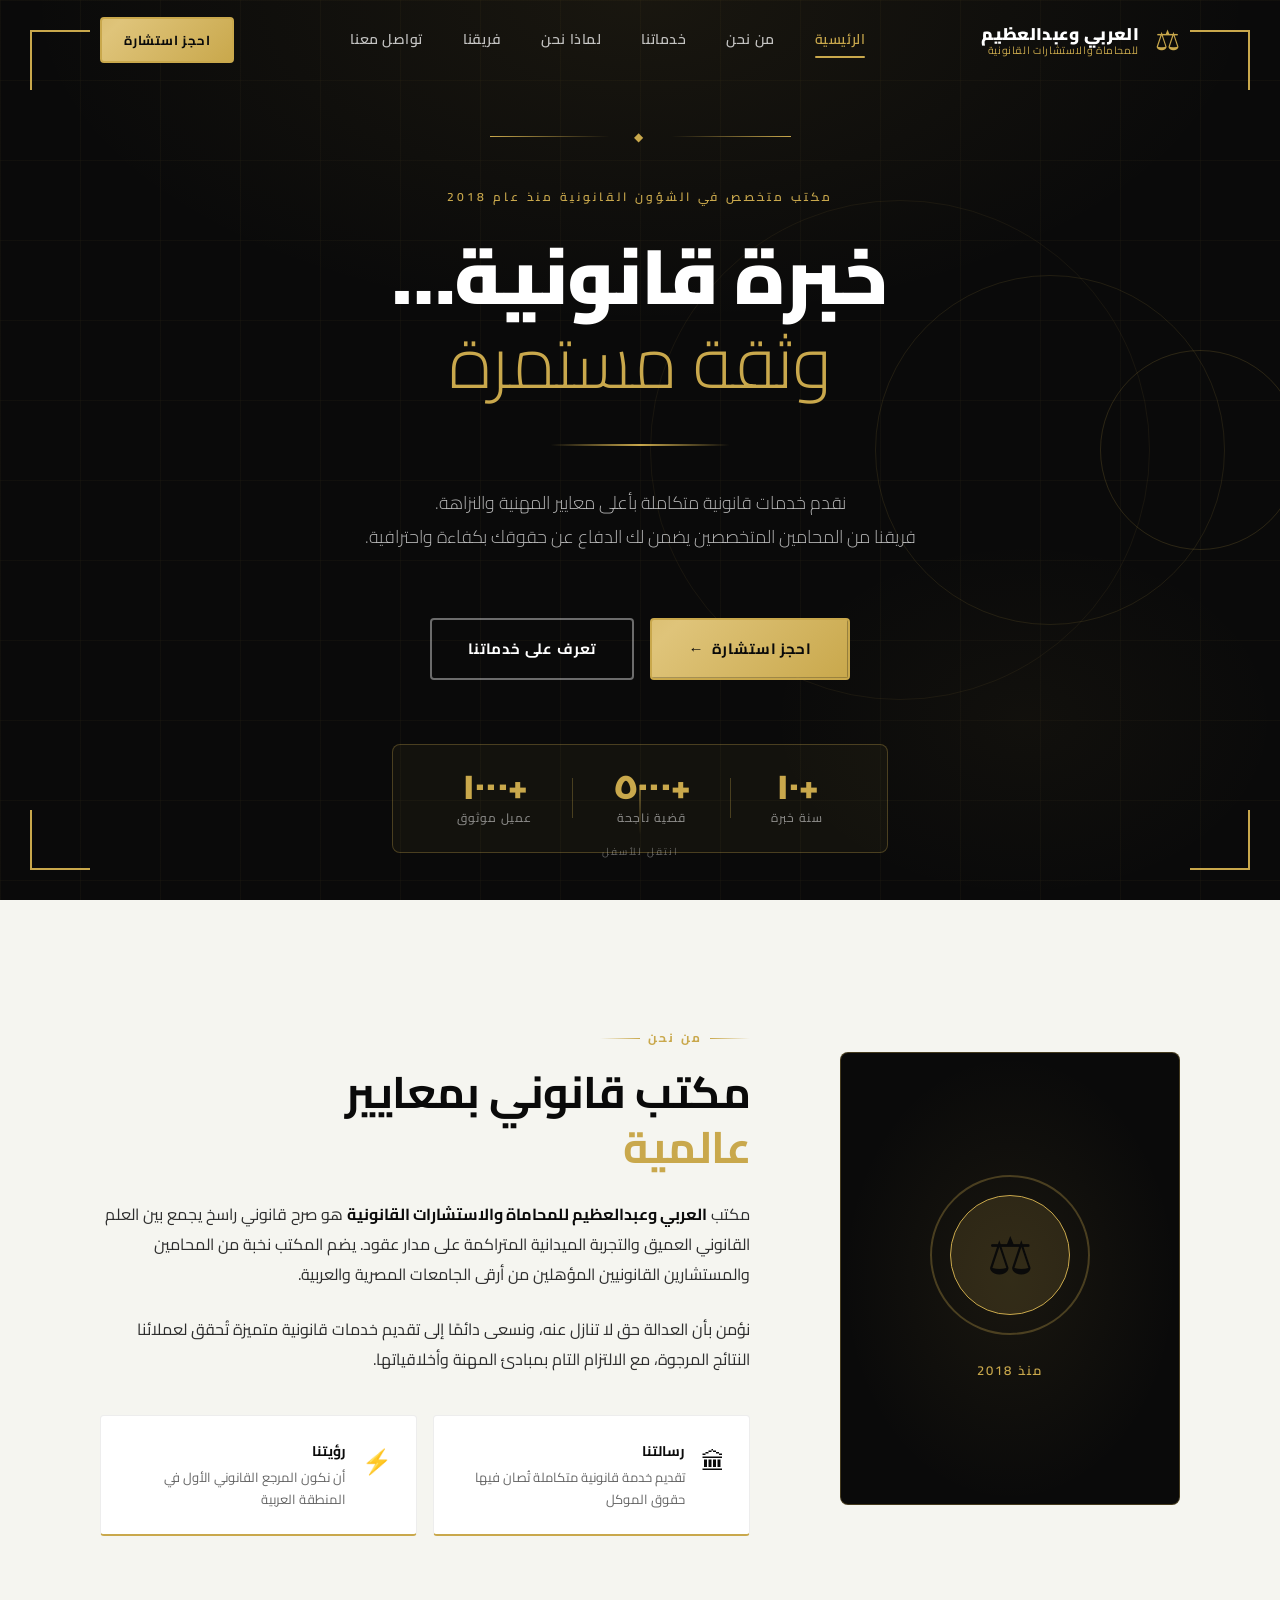
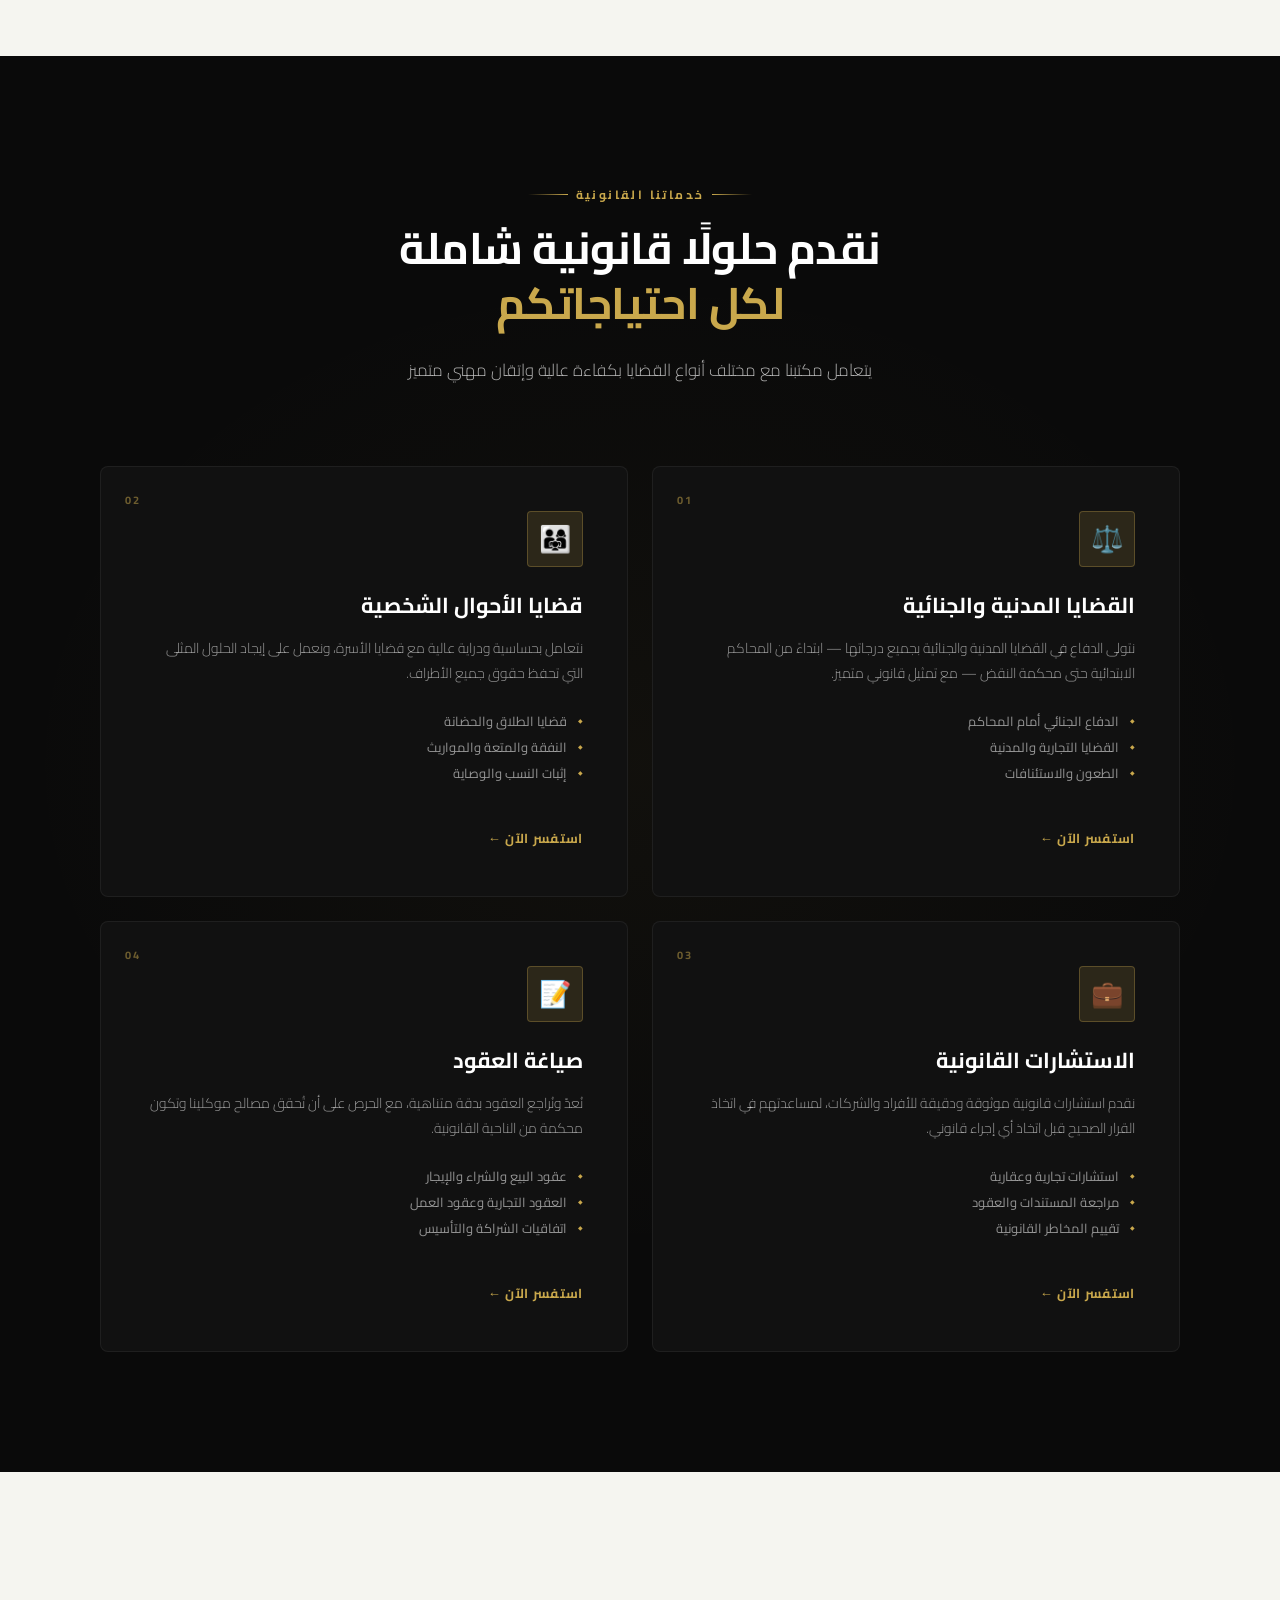
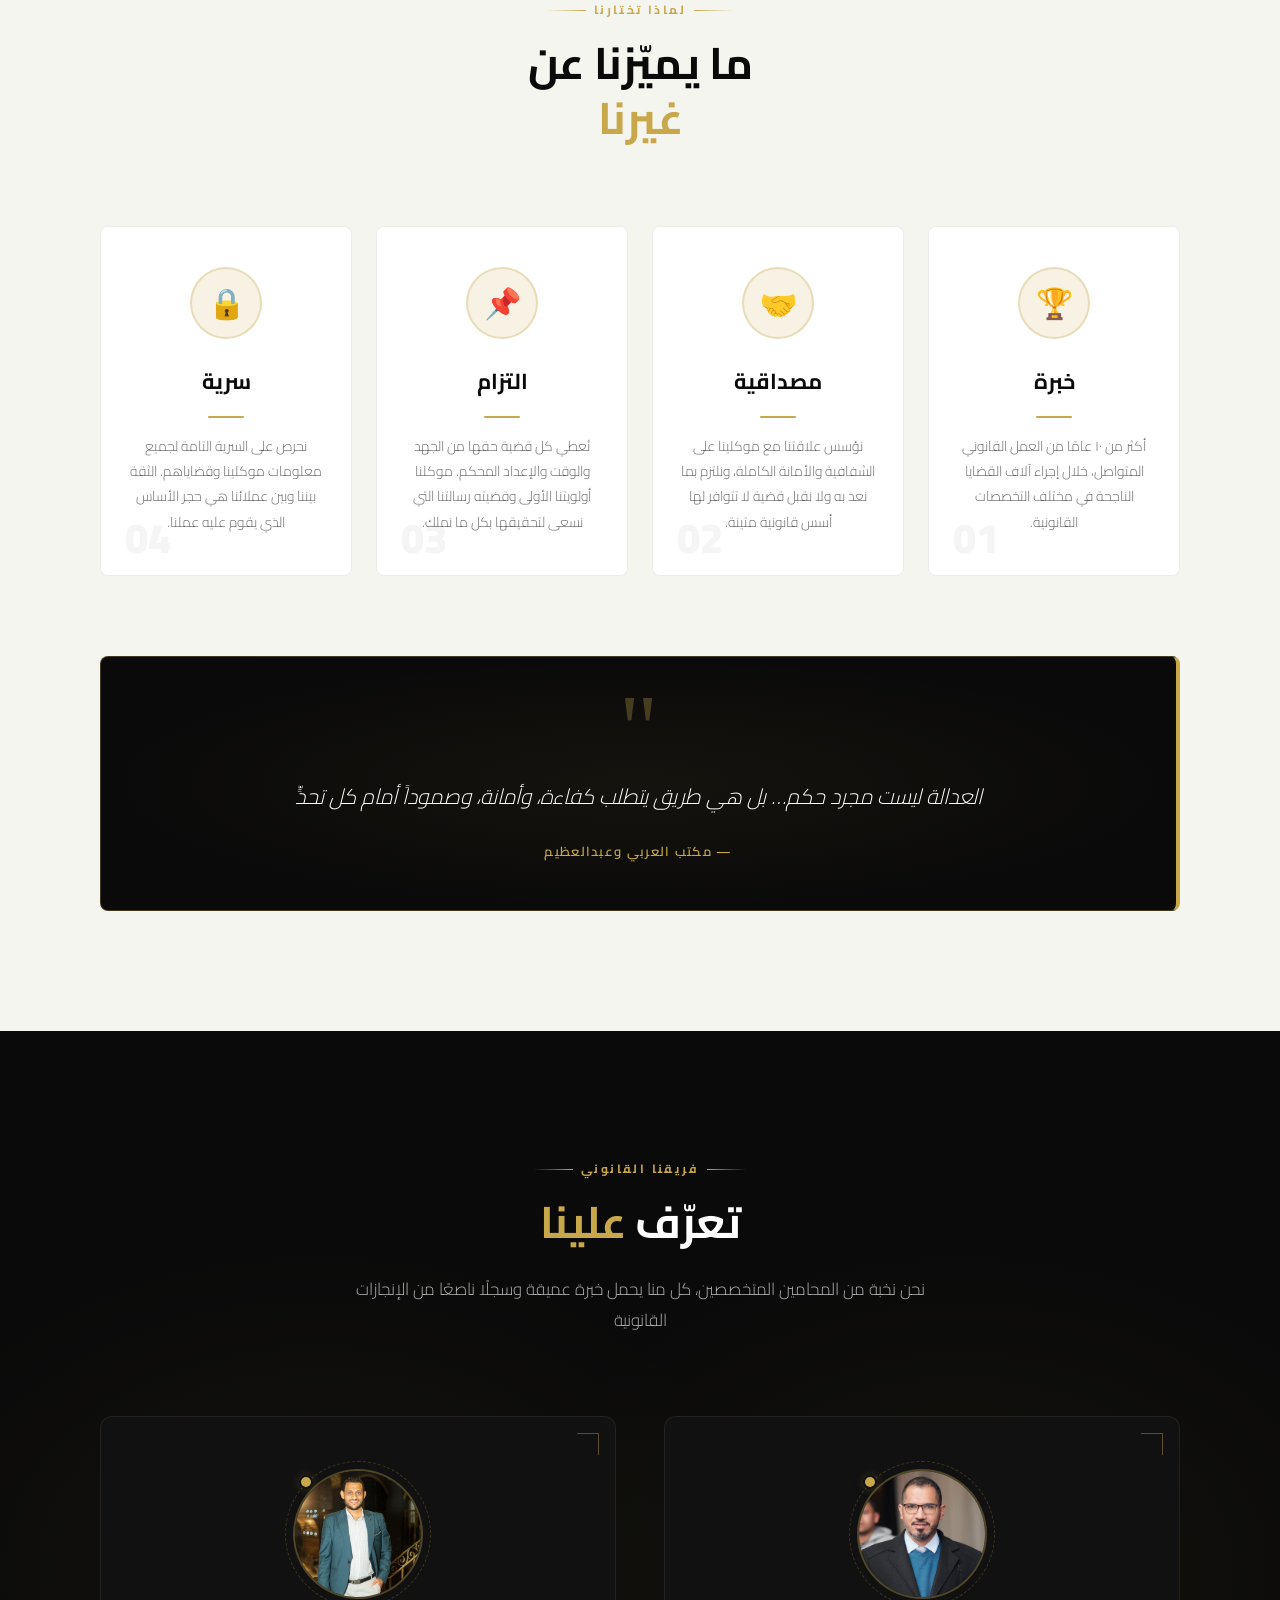
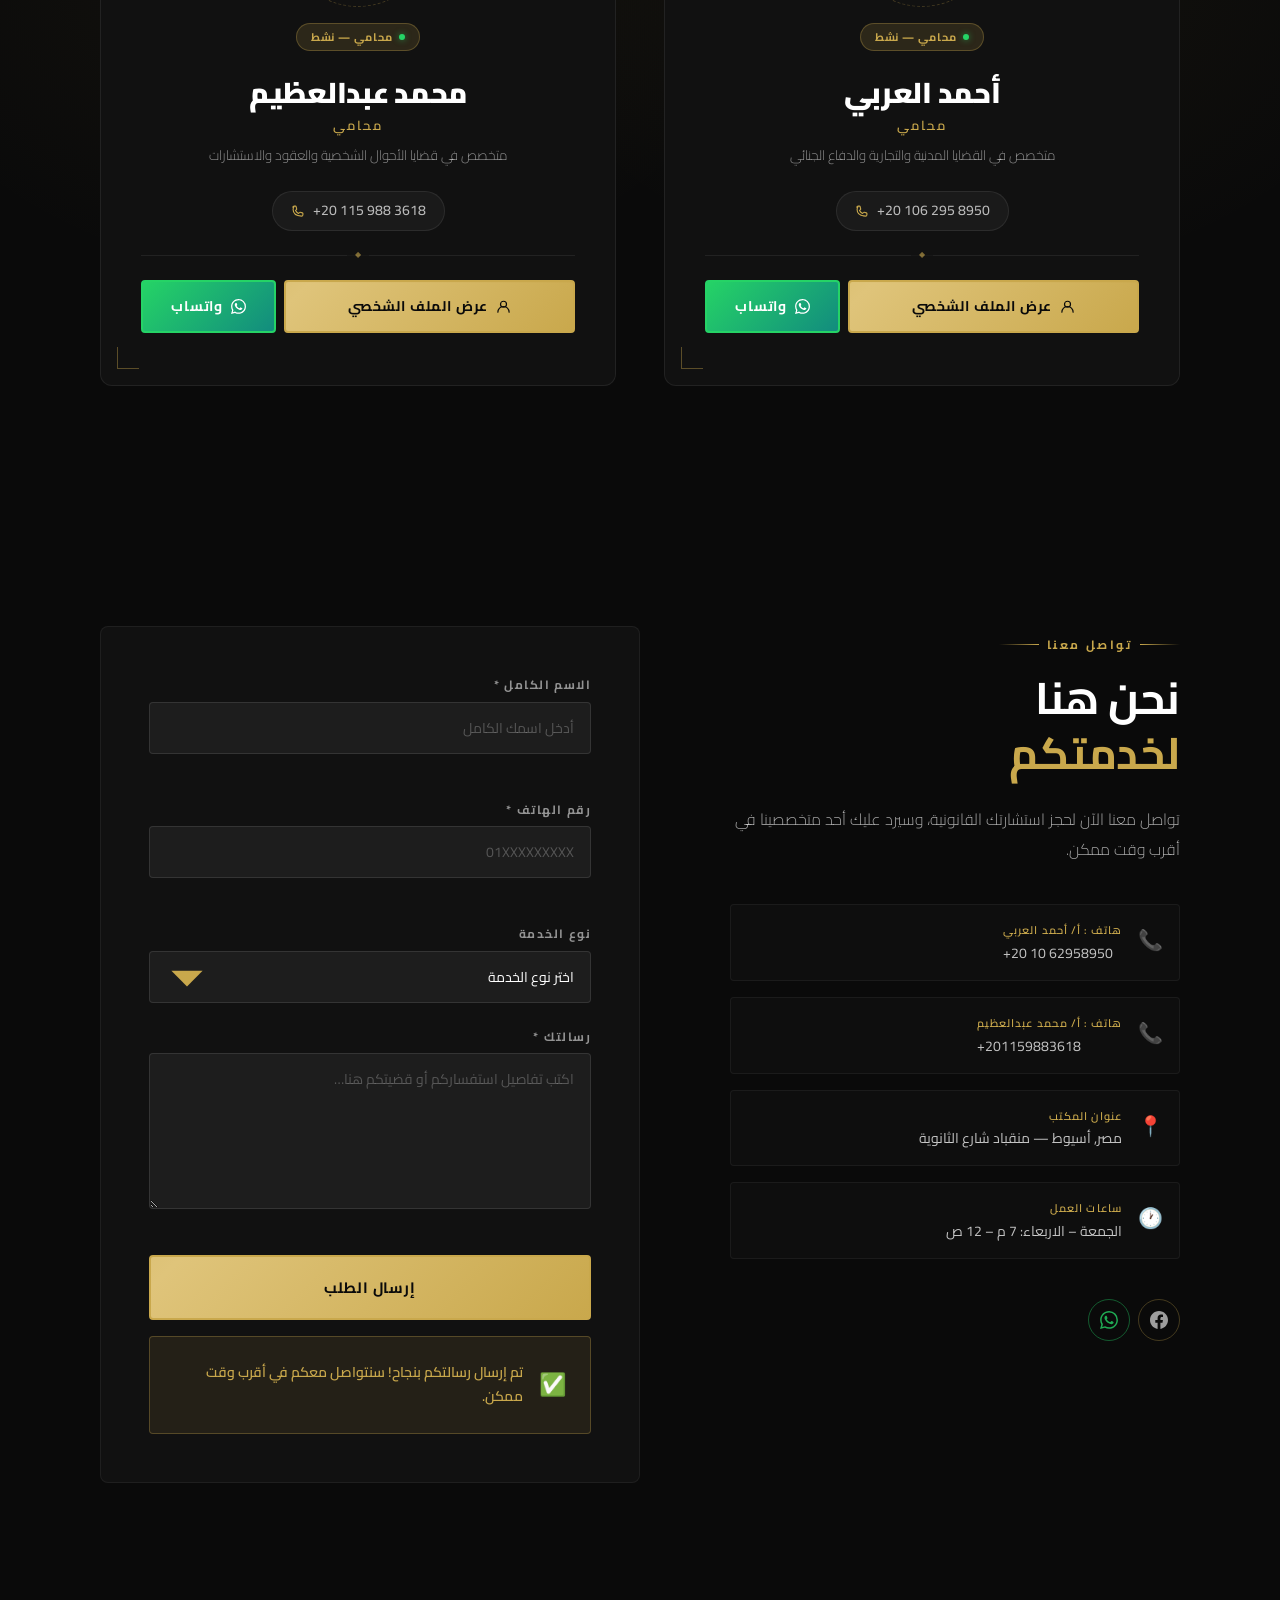
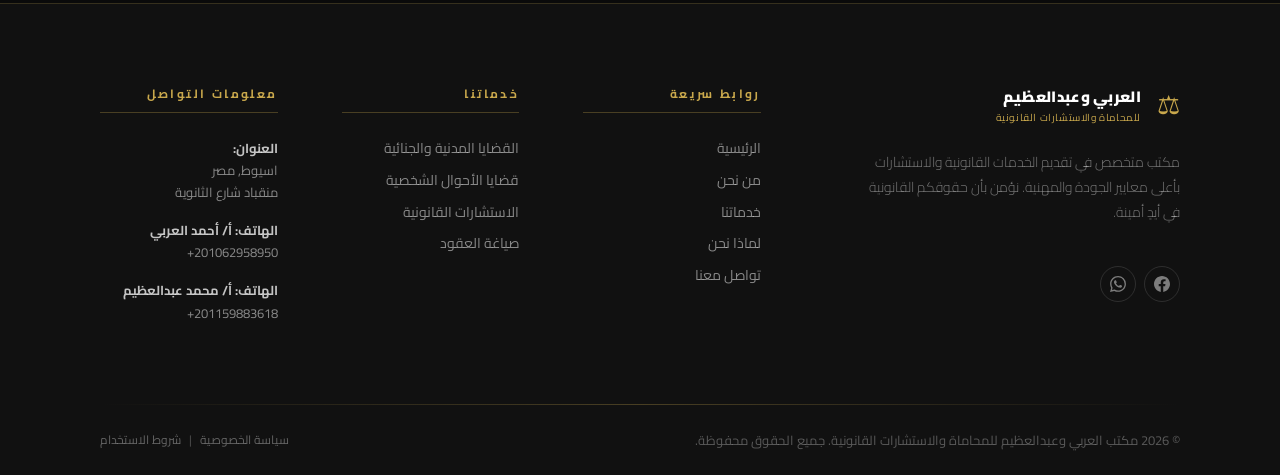
==== commit 82b88abd: "Comment out WhatsApp button in index.html" ====
--- a/index.html
+++ b/index.html
@@ -823,7 +823,7 @@
 
 
   <!-- FLOATING WHATSAPP BUTTON -->
-  <a 
+  <!-- <a 
     href="https://wa.me/201062958950?text=مرحبًا،%20أريد%20الاستفسار%20عن%20خدماتكم%20القانونية"
     class="whatsapp-float1"
     id="whatsapp-btn1"
@@ -852,7 +852,7 @@
     </svg>
     <span class="wa-tooltip2">تواصل عبر واتساب / عبدالعظيم</span>
     <span class="wa-pulse2" aria-hidden="true"></span>
-  </a>
+  </a> -->
 
 
   <!-- Back to Top -->
